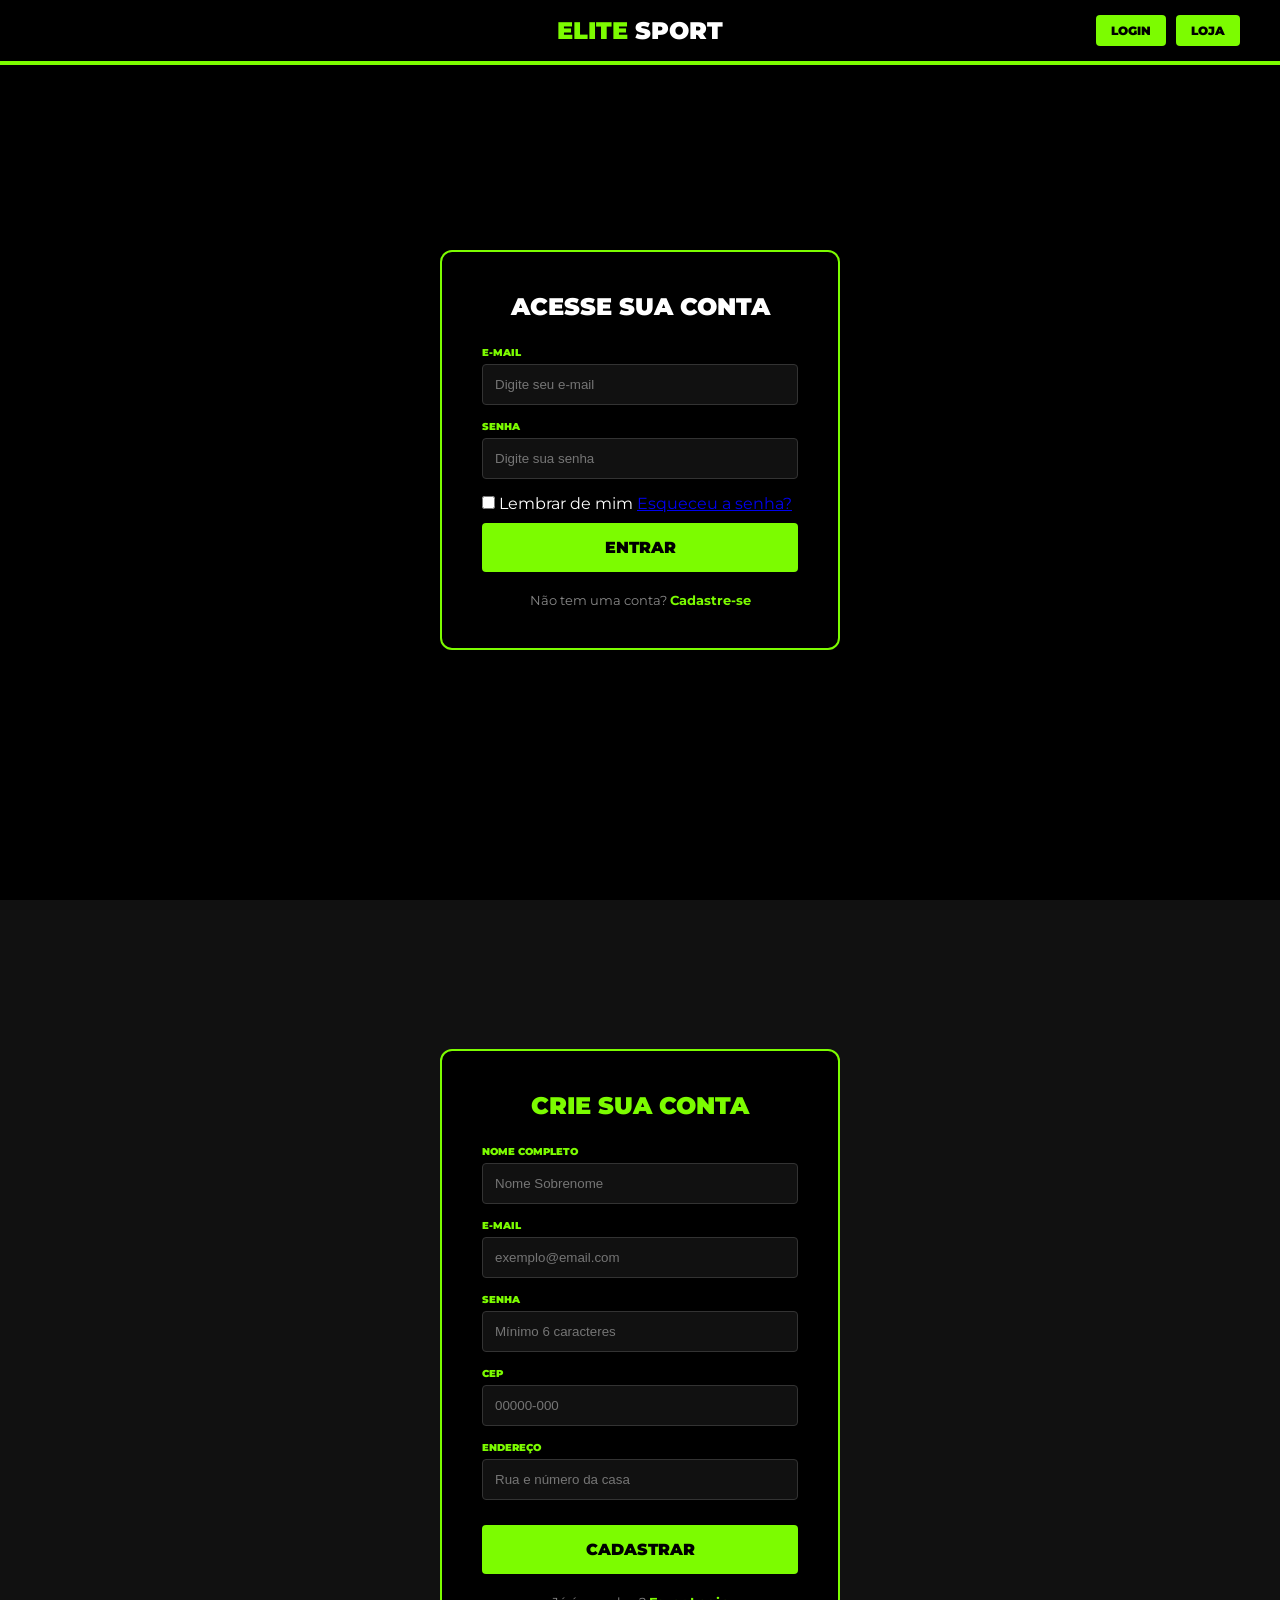
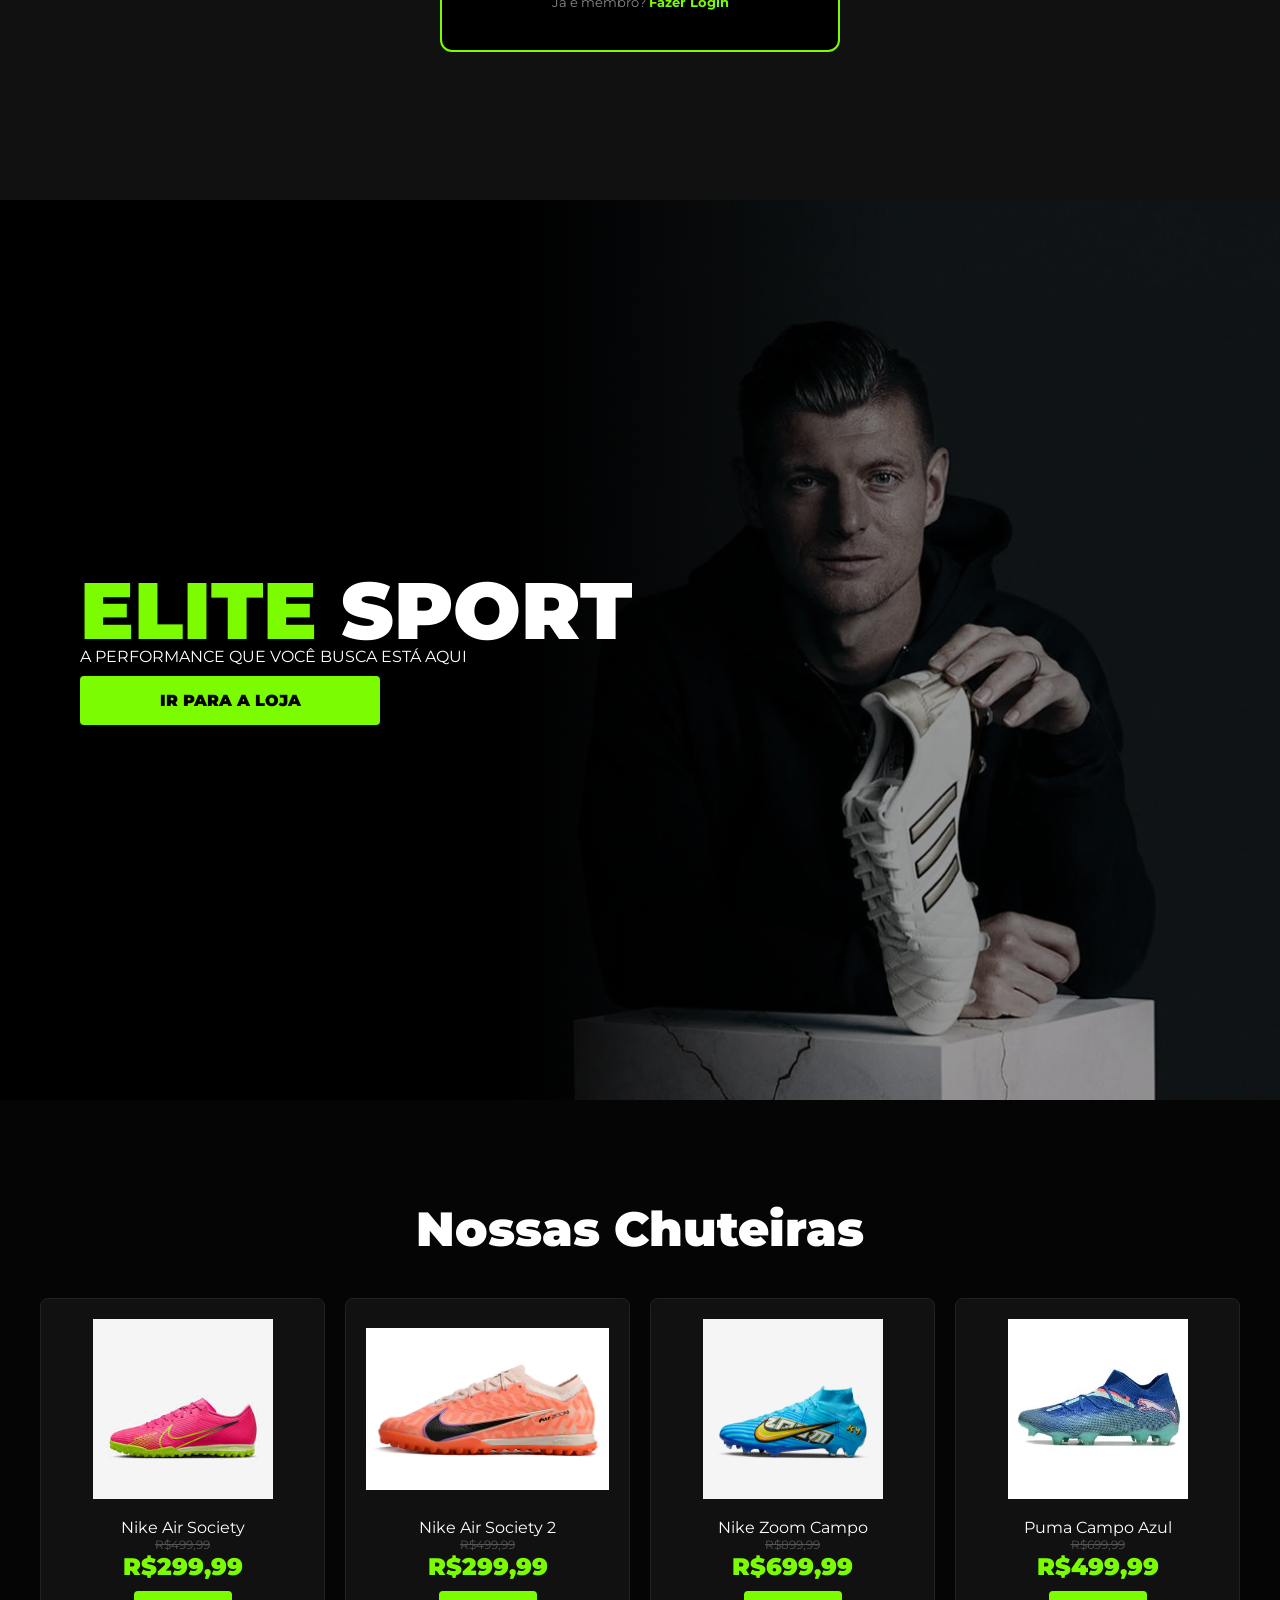
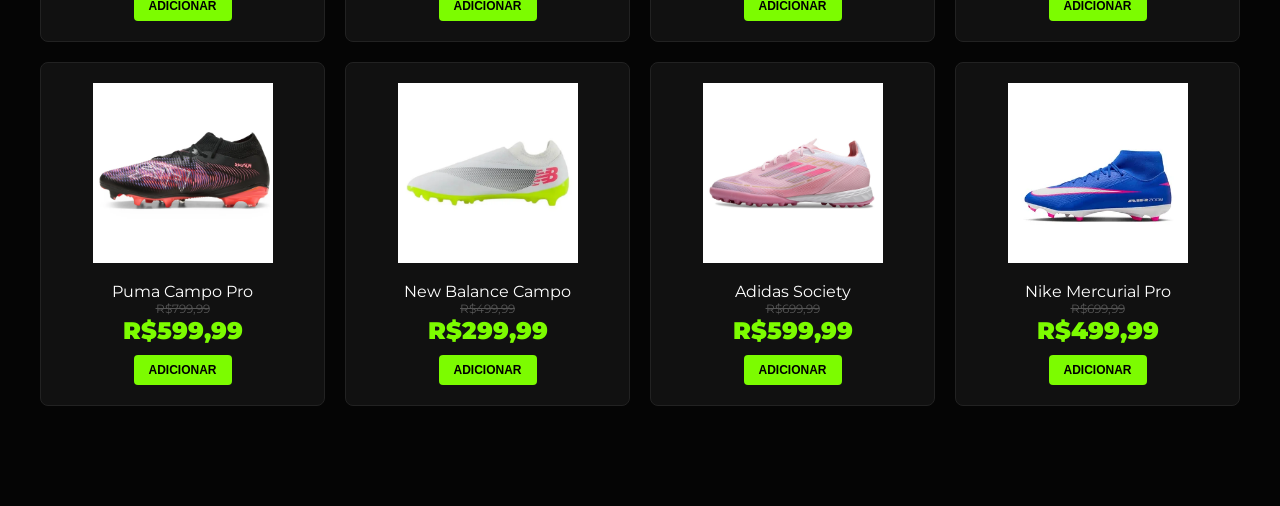
==== Site sport/index.html @ 9ae90147 "Site adicionado" ====
<!DOCTYPE html>
<html lang="pt-br">
<head>
    <meta charset="UTF-8">
    <meta name="viewport" content="width=device-width, initial-scale=1.0">
    <title>Elite Sport - Oficial</title>
    <link href="https://fonts.googleapis.com/css2?family=Montserrat:wght@400;500;700;900&display=swap" rel="stylesheet">
    <link rel="stylesheet" href="style.css">
</head>
<body>

    <header class="header-bar">
        <div></div>
        <a href="#hero-section" class="logo"><span>ELITE</span> SPORT</a>
        <div class="header-right">
            <a href="#login-section" class="btn-neon btn-small">LOGIN</a>
            <a href="#catalogo-section" class="btn-neon btn-small">LOJA</a>
        </div>
    </header>

    <section id="login-section" class="full-section">
        <div class="form-box">
            <h2>Acesse sua conta</h2>
            <div class="input-group">
                <label>E-mail</label>
                <input type="email" placeholder="Digite seu e-mail">
            </div>
            <div class="input-group">
                <label>Senha</label>
                <input type="password" placeholder="Digite sua senha">
            </div>
            <div class="login-options">
                <label class="check-label"><input type="checkbox"> Lembrar de mim</label>
                <a href="#" class="link-neon">Esqueceu a senha?</a>
            </div>
            <a href="#hero-section" class="btn-neon btn-large">ENTRAR</a>
            <div class="switch-link">
                <p>Não tem uma conta? <a href="#cadastro-section">Cadastre-se</a></p>
            </div>
        </div>
    </section>

    <section id="cadastro-section" class="full-section" style="background-color: #111;">
        <div class="form-box">
            <h2 style="color: #7CFC00;">Crie sua conta</h2>
            <div class="input-group">
                <label>Nome Completo</label>
                <input type="text" placeholder="Nome Sobrenome">
            </div>
            <div class="input-group">
                <label>E-mail</label>
                <input type="email" placeholder="exemplo@email.com">
            </div>
            <div class="input-group">
                <label>Senha</label>
                <input type="password" placeholder="Mínimo 6 caracteres">
            </div>
            <div class="input-group">
                <label>CEP</label>
                <input type="text" placeholder="00000-000" maxlength="9" inputmode="numeric">
            </div>
            <div class="input-group">
                <label>Endereço</label>
                <input type="text" placeholder="Rua e número da casa">
            </div>
            
            <div class="form-footer">
                <a href="#hero-section" class="btn-neon btn-large">CADASTRAR</a>
                <div class="switch-link">
                    <p>Já é membro? <a href="#login-section">Fazer Login</a></p>
                </div>
            </div>
        </div>
    </section>

    <section id="hero-section" class="hero-fullscreen">
        <div class="hero-text-box">
            <h1><span>ELITE</span> SPORT</h1>
            <p>A PERFORMANCE QUE VOCÊ BUSCA ESTÁ AQUI</p>
            <a href="#catalogo-section" class="btn-neon btn-large" style="max-width: 300px;">IR PARA A LOJA</a>
        </div>
        <div class="hero-image-box">
            <div class="gradient-overlay"></div>
            <img src="imagens/adidas-Tony-Kroos-Real-Madrid.jpg" alt="Destaque Atleta">
        </div>
    </section>

    <section id="catalogo-section">
        <h2 class="titulo-catalogo">Nossas Chuteiras</h2>

        <main class="container-grid">
            <div class="card">
                <img src="imagens/chuteiras nike air society.jpg" alt="Nike Air Society Rosa">
                <p class="titulo">Nike Air Society</p>
                <p class="preco-antigo">R$499,99</p>
                <p class="preco">R$299,99</p>
                <button class="btn-neon btn-small">Adicionar</button>
            </div>

            <div class="card">
                <img src="imagens/chuteira nike air society 2.webp" alt="Nike Air Society 2">
                <p class="titulo">Nike Air Society 2</p>
                <p class="preco-antigo">R$499,99</p>
                <p class="preco">R$299,99</p>
                <button class="btn-neon btn-small">Adicionar</button>
            </div>

            <div class="card">
                <img src="imagens/chuteiras nike zomm campo.avif" alt="Nike Zoom Campo">
                <p class="titulo">Nike Zoom Campo</p>
                <p class="preco-antigo">R$899,99</p>
                <p class="preco">R$699,99</p>
                <button class="btn-neon btn-small">Adicionar</button>
            </div>

            <div class="card">
                <img src="imagens/chuteiras puma campo.jpg" alt="Puma Campo Azul">
                <p class="titulo">Puma Campo Azul</p>
                <p class="preco-antigo">R$699,99</p>
                <p class="preco">R$499,99</p>
                <button class="btn-neon btn-small">Adicionar</button>
            </div>

            <div class="card">
                <img src="imagens/chuteiras puma campo.webp" alt="Puma Campo Pro">
                <p class="titulo">Puma Campo Pro</p>
                <p class="preco-antigo">R$799,99</p>
                <p class="preco">R$599,99</p>
                <button class="btn-neon btn-small">Adicionar</button>
            </div>

            <div class="card">
                <img src="imagens/chuteiras new balance campo.webp" alt="New Balance">
                <p class="titulo">New Balance Campo</p>
                <p class="preco-antigo">R$499,99</p>
                <p class="preco">R$299,99</p>
                <button class="btn-neon btn-small">Adicionar</button>
            </div>

            <div class="card">
                <img src="imagens/chuteiras adidas society.jpg" alt="Adidas Society">
                <p class="titulo">Adidas Society</p>
                <p class="preco-antigo">R$699,99</p>
                <p class="preco">R$599,99</p>
                <button class="btn-neon btn-small">Adicionar</button>
            </div>

            <div class="card">
                <img src="imagens/chuteiras nike mercurial campo.webp" alt="Nike Mercurial">
                <p class="titulo">Nike Mercurial Pro</p>
                <p class="preco-antigo">R$699,99</p>
                <p class="preco">R$499,99</p>
                <button class="btn-neon btn-small">Adicionar</button>
            </div>
        </main>
    </section>

</body>
</html>
---- Site sport/style.css ----
/* RESET E BÁSICO */
* { margin: 0; padding: 0; box-sizing: border-box; }
html { scroll-behavior: smooth; }
body { background-color: #000; color: white; font-family: 'Montserrat', sans-serif; overflow-x: hidden; }

/* HEADER FIXO */
.header-bar {
    display: grid; grid-template-columns: 1fr auto 1fr; align-items: center;
    background-color: rgba(0,0,0,0.9); padding: 15px 40px; 
    border-bottom: 4px solid #7CFC00; position: fixed; top: 0; width: 100%; z-index: 1000;
}
.logo { text-align: center; font-size: 24px; font-weight: 900; text-decoration: none; color: white; }
.logo span { color: #7CFC00; }
.header-right { justify-self: end; display: flex; gap: 10px; }

/* BOTÕES NEON */
.btn-neon {
    background: #7CFC00; color: #000; font-weight: 900; border: none; border-radius: 4px; 
    cursor: pointer; transition: 0.3s; text-align: center; text-decoration: none; 
    text-transform: uppercase; display: inline-block;
}
.btn-neon:hover { background: #65cc00; box-shadow: 0 0 15px #7CFC00; transform: scale(1.05); }
.btn-small { padding: 8px 15px; font-size: 12px; }
.btn-large { padding: 15px; font-size: 1rem; width: 100%; margin-top: 10px; }

/* SEÇÕES FULL SCREEN */
.full-section {
    min-height: 100vh; display: flex; justify-content: center; align-items: center; 
    padding: 100px 20px; background-attachment: fixed;
}

/* CAIXAS DE FORMULÁRIO */
.form-box {
    background-color: #000; border: 2px solid #7CFC00; border-radius: 12px;
    padding: 40px; width: 100%; max-width: 400px;
}
.form-box h2 { text-align: center; margin-bottom: 25px; text-transform: uppercase; font-weight: 900; }

.input-group { display: flex; flex-direction: column; margin-bottom: 15px; }
.input-group label { color: #7CFC00; font-size: 10px; font-weight: 900; margin-bottom: 5px; text-transform: uppercase; }
.input-group input { background: #111; border: 1px solid #333; color: white; padding: 12px; border-radius: 4px; outline: none; }
.input-group input:focus { border-color: #7CFC00; box-shadow: 0 0 5px #7CFC00; }

.switch-link { text-align: center; margin-top: 20px; font-size: 13px; color: #888; }
.switch-link a { color: #7CFC00; text-decoration: none; font-weight: 700; }

/* HERO SECTION */
.hero-fullscreen { height: 100vh; display: flex; align-items: center; padding: 0 80px; position: relative; }
.hero-text-box { z-index: 10; max-width: 600px; }
.hero-text-box h1 { font-size: 5rem; font-weight: 900; line-height: 0.9; }
.hero-text-box h1 span { color: #7CFC00; }
.hero-image-box { position: absolute; right: 0; top: 0; width: 60%; height: 100%; }
.hero-image-box img { width: 100%; height: 100%; object-fit: cover; filter: grayscale(50%) brightness(0.6); }
.gradient-overlay { position: absolute; left: 0; width: 50%; height: 100%; background: linear-gradient(to right, #000, transparent); z-index: 1; }

/* CATÁLOGO GRID */
#catalogo-section { padding: 100px 40px; background: #050505; }
.titulo-catalogo { text-align: center; font-size: 3rem; font-weight: 900; margin-bottom: 40px; }
.container-grid { 
    display: grid; grid-template-columns: repeat(auto-fit, minmax(250px, 1fr)); 
    gap: 20px; max-width: 1200px; margin: 0 auto; 
}
.card { background: #111; border: 1px solid #222; padding: 20px; text-align: center; transition: 0.3s; border-radius: 8px; }
.card:hover { border-color: #7CFC00; transform: translateY(-5px); }
.card img { width: 100%; height: 180px; object-fit: contain; margin-bottom: 15px; }
.preco-antigo { text-decoration: line-through; color: #555; font-size: 12px; }
.preco { color: #7CFC00; font-size: 1.5rem; font-weight: 900; margin-bottom: 10px; }
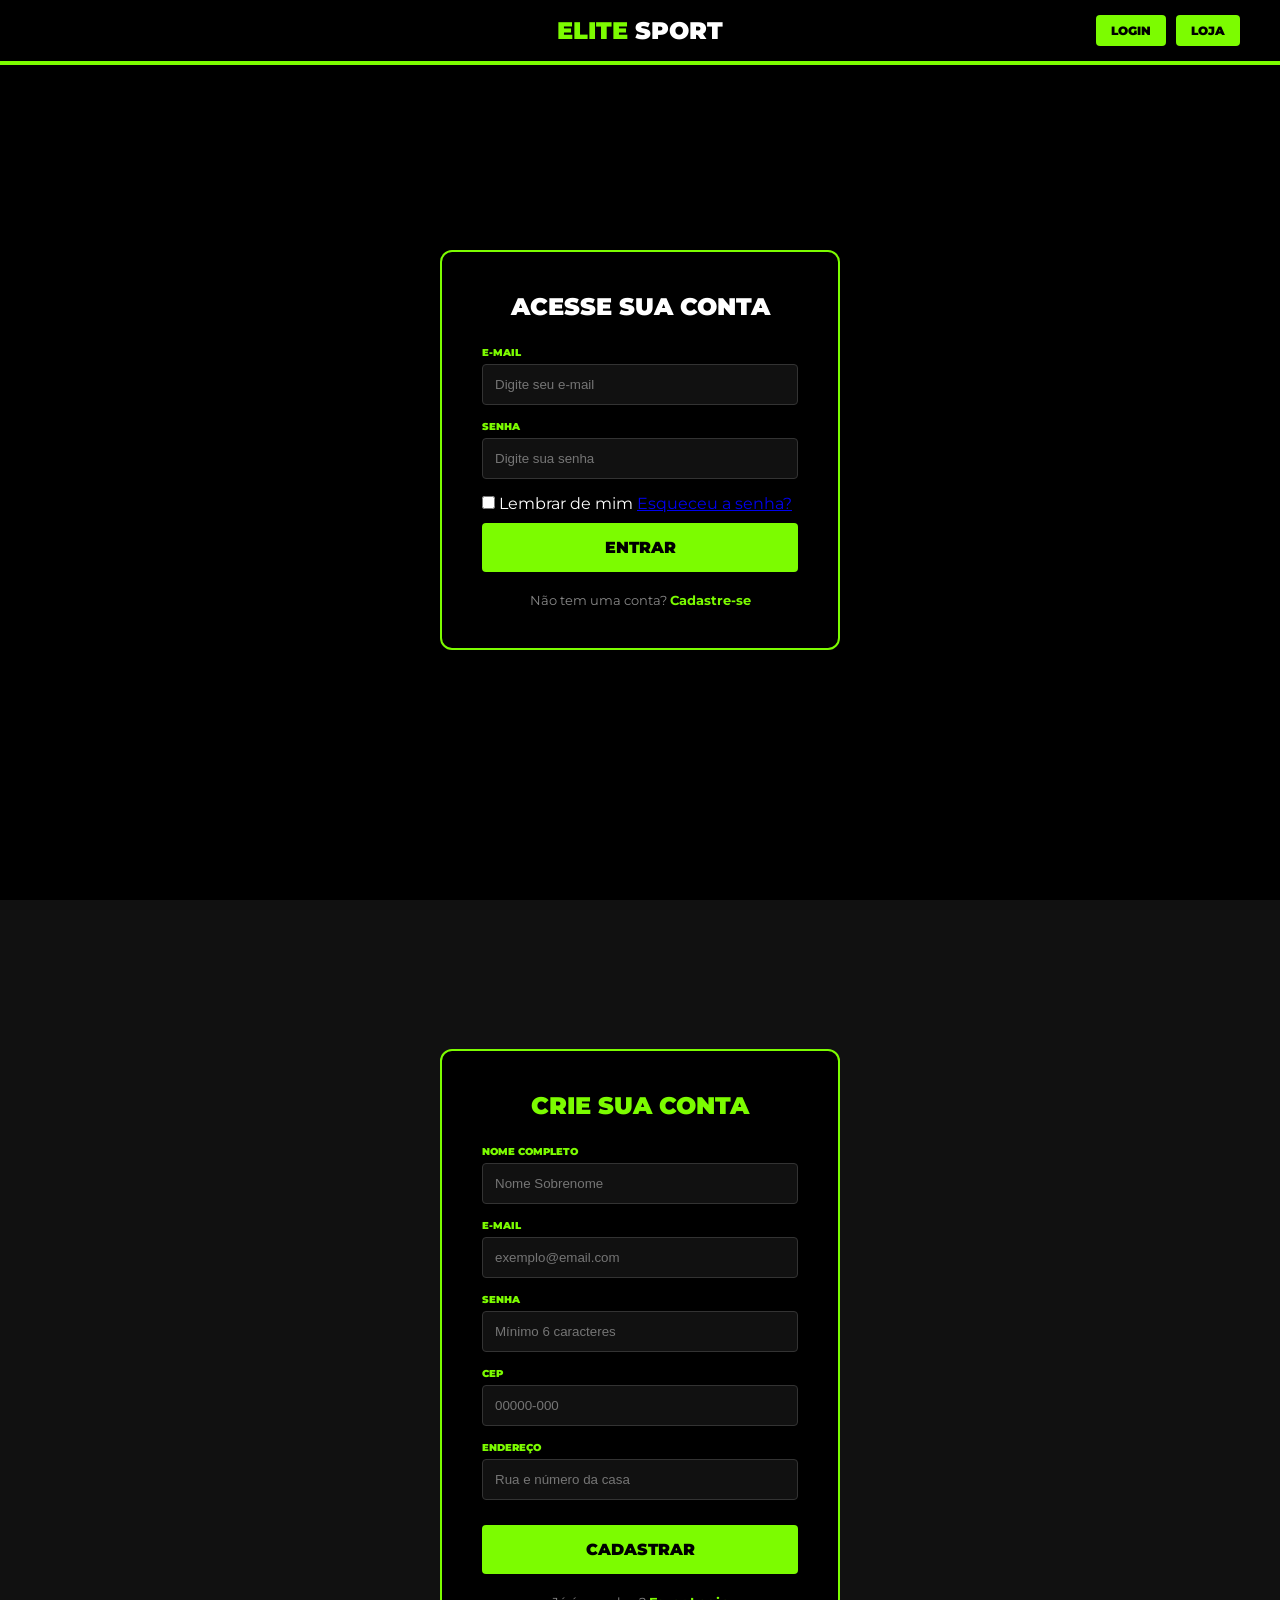
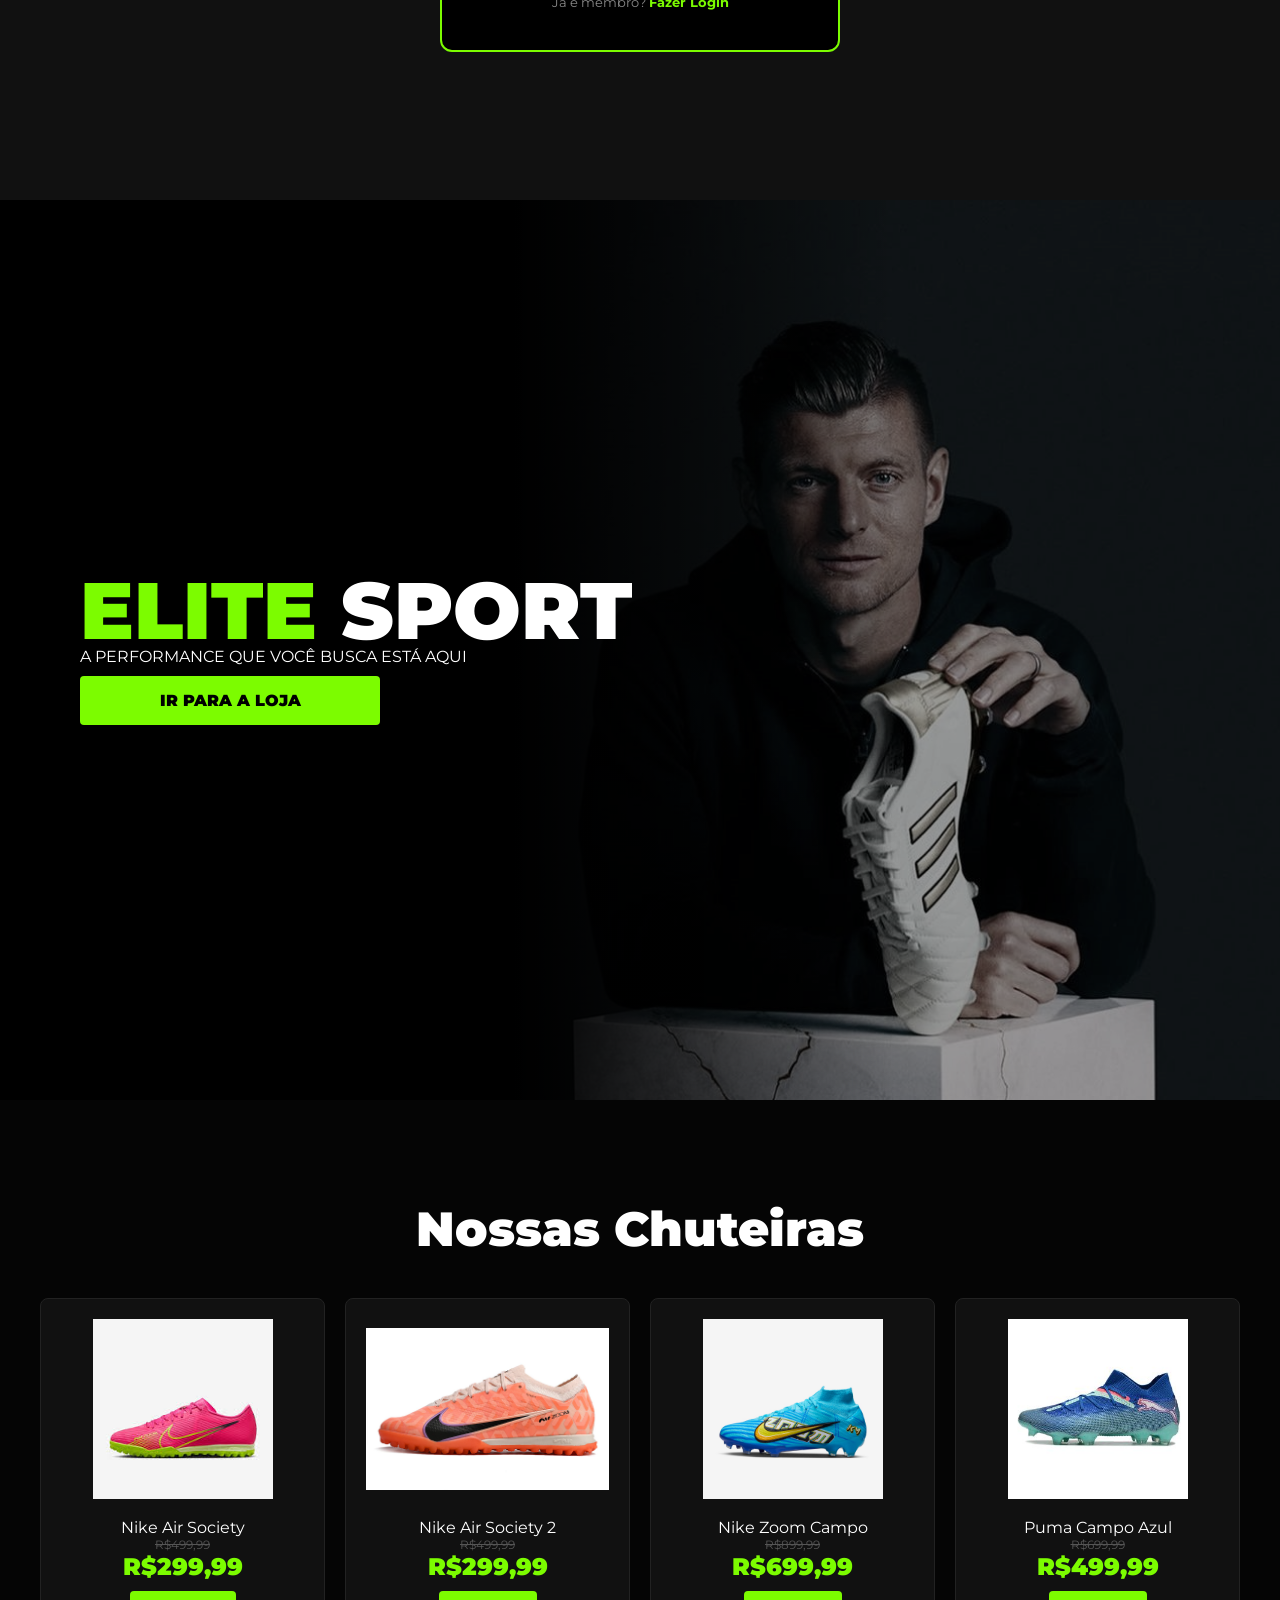
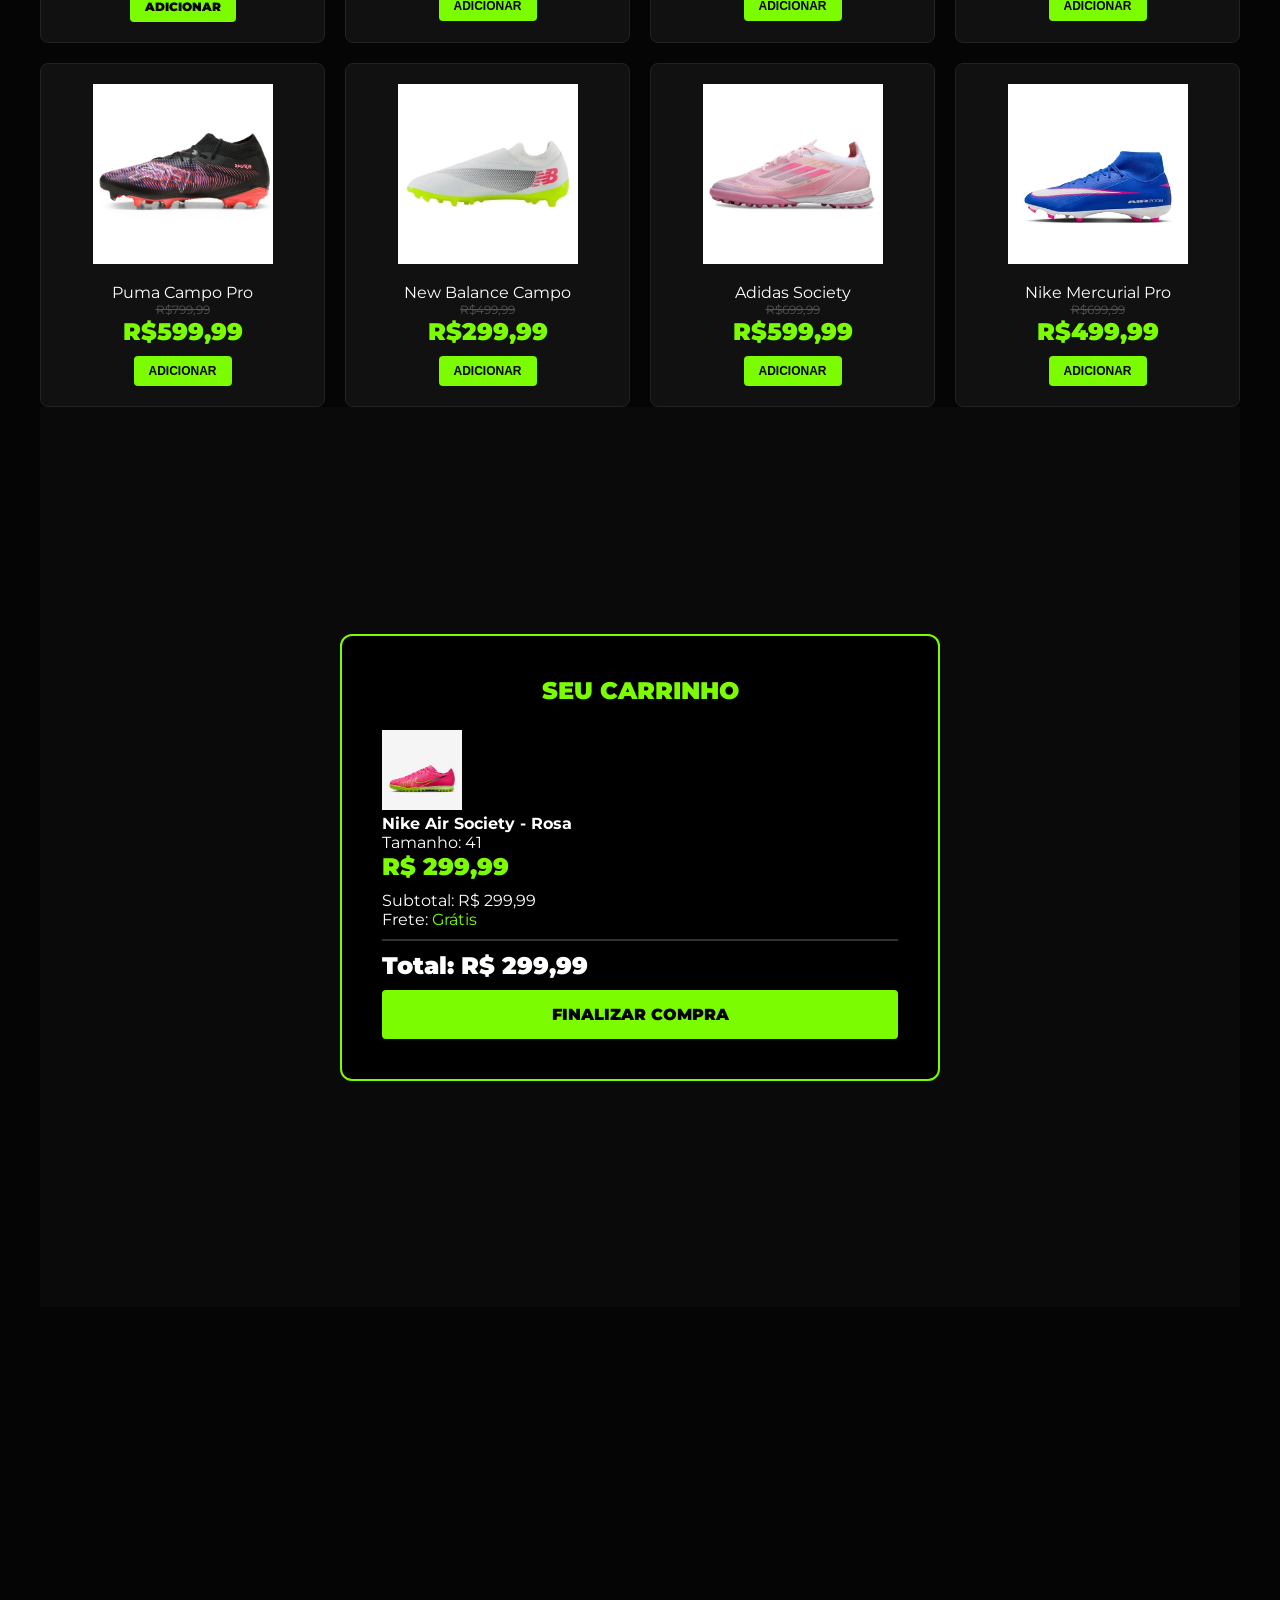
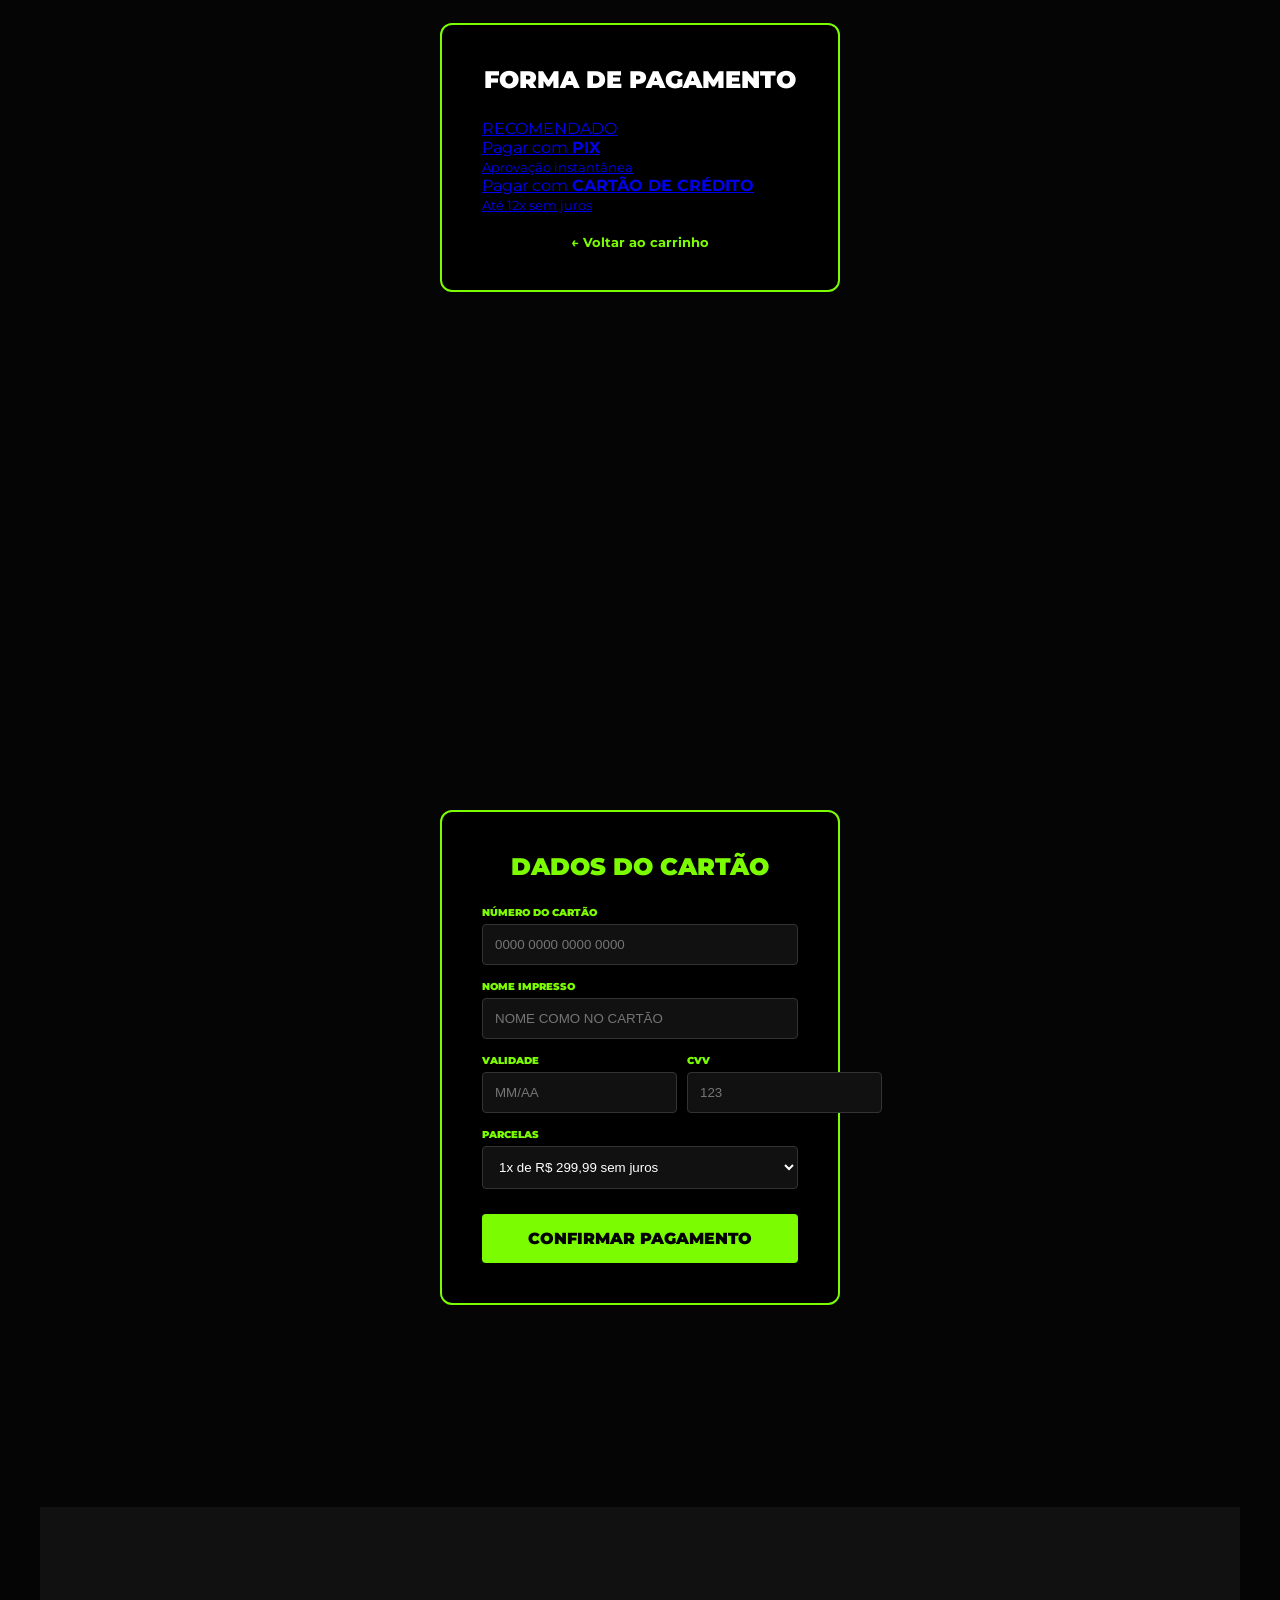
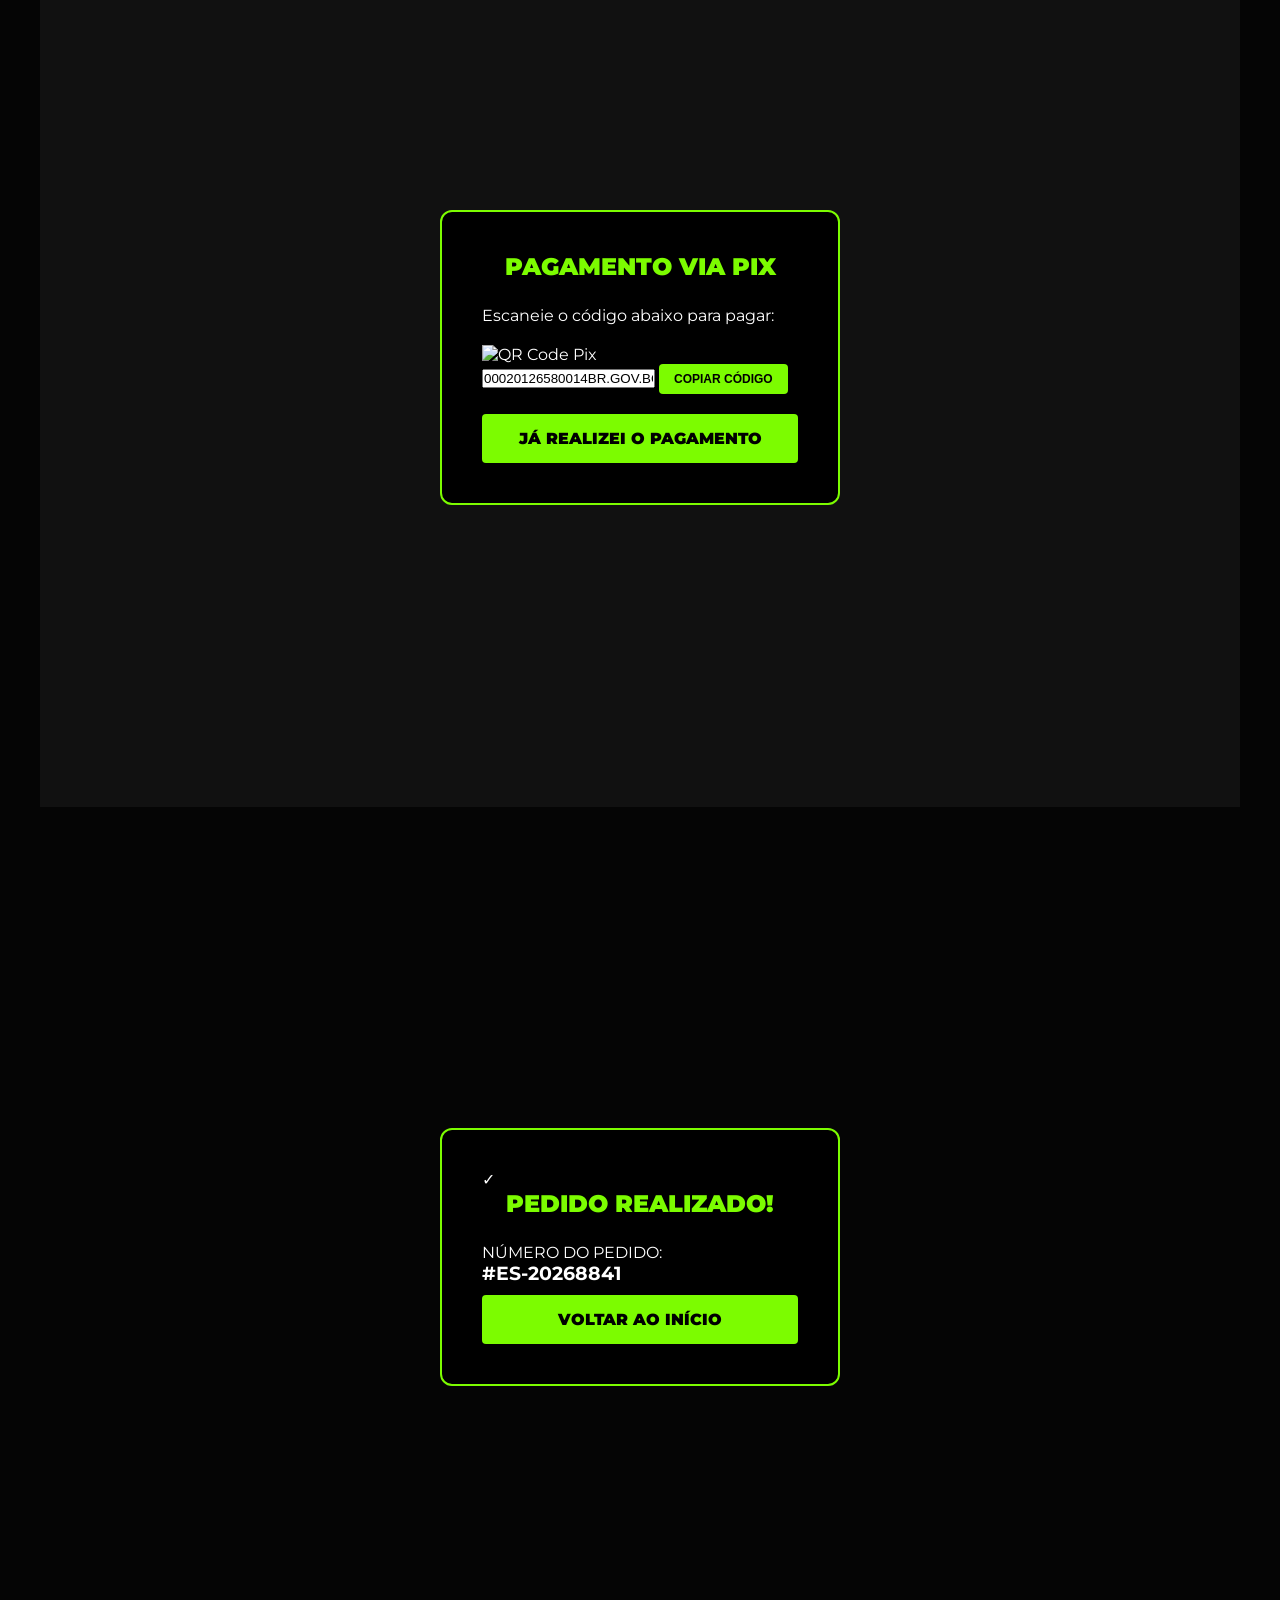
==== commit 5c58ebb0: "Update index.html" ====
--- a/Site sport/index.html
+++ b/Site sport/index.html
@@ -94,7 +94,7 @@
                 <p class="titulo">Nike Air Society</p>
                 <p class="preco-antigo">R$499,99</p>
                 <p class="preco">R$299,99</p>
-                <button class="btn-neon btn-small">Adicionar</button>
+                <a href="#carrinho-section" class="btn-neon btn-small">Adicionar</a>
             </div>
 
             <div class="card">
@@ -153,6 +153,109 @@
                 <button class="btn-neon btn-small">Adicionar</button>
             </div>
         </main>
+        <section id="carrinho-section" class="full-section" style="background-color: #0a0a0a;">
+        <div class="form-box" style="max-width: 600px;">
+            <h2 style="color: #7CFC00;">Seu Carrinho</h2>
+            <div class="item-carrinho">
+                <img src="imagens/chuteiras nike air society.jpg" alt="Produto" width="80">
+                <div class="item-info">
+                    <p><strong>Nike Air Society - Rosa</strong></p>
+                    <p>Tamanho: 41</p>
+                    <p class="preco">R$ 299,99</p>
+                </div>
+            </div>
+            <div class="resumo-carrinho">
+                <p>Subtotal: R$ 299,99</p>
+                <p>Frete: <span style="color: #7CFC00;">Grátis</span></p>
+                <hr style="border: 1px solid #333; margin: 10px 0;">
+                <p style="font-size: 1.5rem; font-weight: 900;">Total: R$ 299,99</p>
+            </div>
+            <a href="#pagamento-section" class="btn-neon btn-large">FINALIZAR COMPRA</a>
+        </div>
+    </section>
+
+    <section id="pagamento-section" class="full-section">
+        <div class="form-box">
+            <h2>Forma de Pagamento</h2>
+            <div class="metodos-pagamento">
+                <a href="#pix-section" class="metodo-card-link">
+                    <div class="metodo-card pix-destaque">
+                        <span class="badge">RECOMENDADO</span>
+                        <p>Pagar com <strong>PIX</strong></p>
+                        <small>Aprovação instantânea</small>
+                    </div>
+                </a>
+                <a href="#cartao-section" class="metodo-card-link">
+                    <div class="metodo-card">
+                        <p>Pagar com <strong>CARTÃO DE CRÉDITO</strong></p>
+                        <small>Até 12x sem juros</small>
+                    </div>
+                </a>
+            </div>
+            <div class="switch-link">
+                <a href="#carrinho-section">← Voltar ao carrinho</a>
+            </div>
+        </div>
+    </section>
+
+    <section id="cartao-section" class="full-section" style="background-color: #050505;">
+        <div class="form-box">
+            <h2 style="color: #7CFC00;">Dados do Cartão</h2>
+            <div class="input-group">
+                <label>Número do Cartão</label>
+                <input type="text" placeholder="0000 0000 0000 0000">
+            </div>
+            <div class="input-group">
+                <label>Nome Impresso</label>
+                <input type="text" placeholder="NOME COMO NO CARTÃO">
+            </div>
+            <div style="display: flex; gap: 10px;">
+                <div class="input-group" style="flex: 2;">
+                    <label>Validade</label>
+                    <input type="text" placeholder="MM/AA">
+                </div>
+                <div class="input-group" style="flex: 1;">
+                    <label>CVV</label>
+                    <input type="text" placeholder="123">
+                </div>
+            </div>
+            <div class="input-group">
+                <label>Parcelas</label>
+                <select style="width: 100%; padding: 12px; background: #111; color: white; border: 1px solid #333; border-radius: 4px;">
+                    <option>1x de R$ 299,99 sem juros</option>
+                    <option>2x de R$ 149,99 sem juros</option>
+                    <option>3x de R$ 99,99 sem juros</option>
+                </select>
+            </div>
+            <a href="#confirmacao-section" class="btn-neon btn-large">CONFIRMAR PAGAMENTO</a>
+        </div>
+    </section>
+
+    <section id="pix-section" class="full-section" style="background-color: #111;">
+        <div class="form-box text-center">
+            <h2 style="color: #7CFC00;">Pagamento via PIX</h2>
+            <p style="margin-bottom: 20px;">Escaneie o código abaixo para pagar:</p>
+            <div class="qr-container">
+                <img src="3377601-linha-icone-para-codigo-qr-vetor.jpg" alt="QR Code Pix" width="200">
+            </div>
+            <div class="pix-codigo-copia">
+                <input type="text" value="00020126580014BR.GOV.BCB.PIX..." readonly>
+                <button class="btn-neon btn-small">Copiar Código</button>
+            </div>
+            <a href="#confirmacao-section" class="btn-neon btn-large" style="margin-top: 20px;">JÁ REALIZEI O PAGAMENTO</a>
+        </div>
+    </section>
+
+    <section id="confirmacao-section" class="full-section">
+        <div class="form-box success-box">
+            <div class="check-icon">✓</div>
+            <h2 style="color: #7CFC00;">Pedido Realizado!</h2>
+            <div class="order-number">
+                <p>NÚMERO DO PEDIDO:</p>
+                <h3>#ES-20268841</h3>
+            </div>
+            <a href="#hero-section" class="btn-neon btn-large">VOLTAR AO INÍCIO</a>
+        </div>
     </section>
 
 </body>
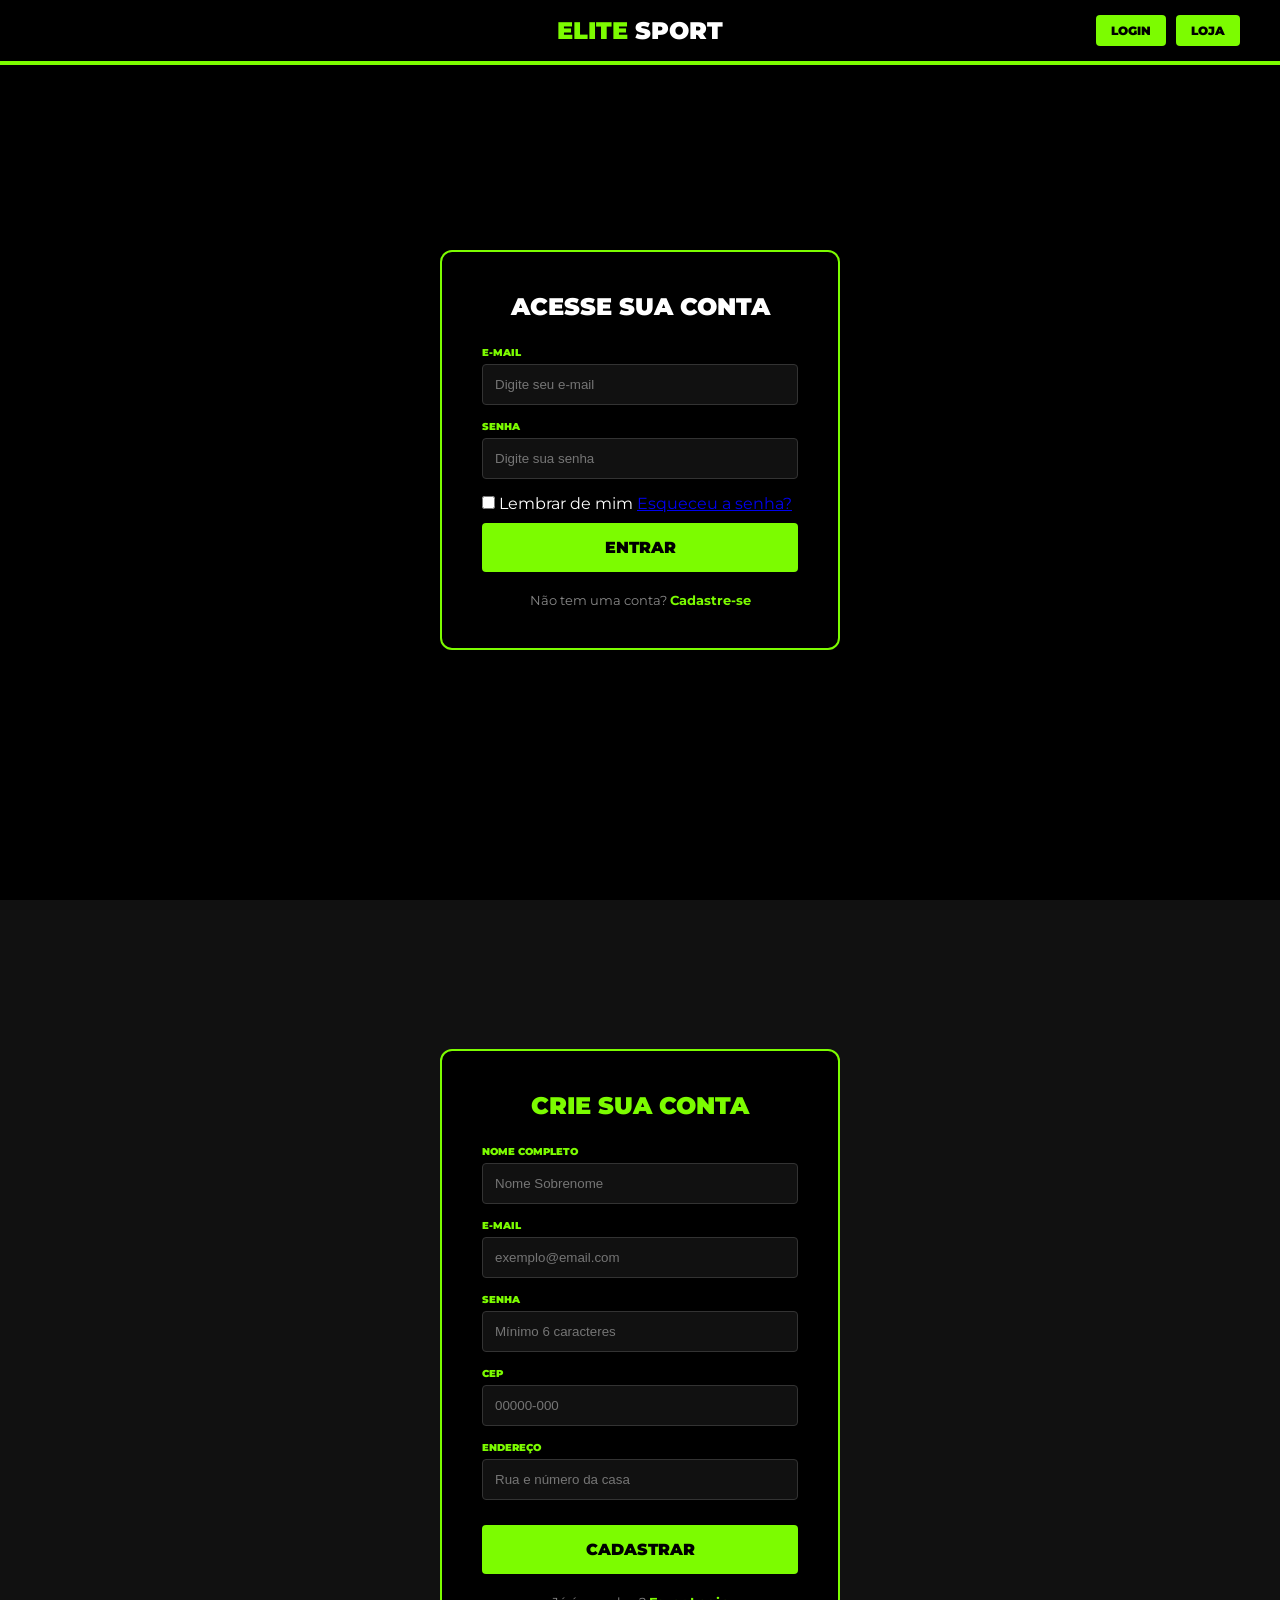
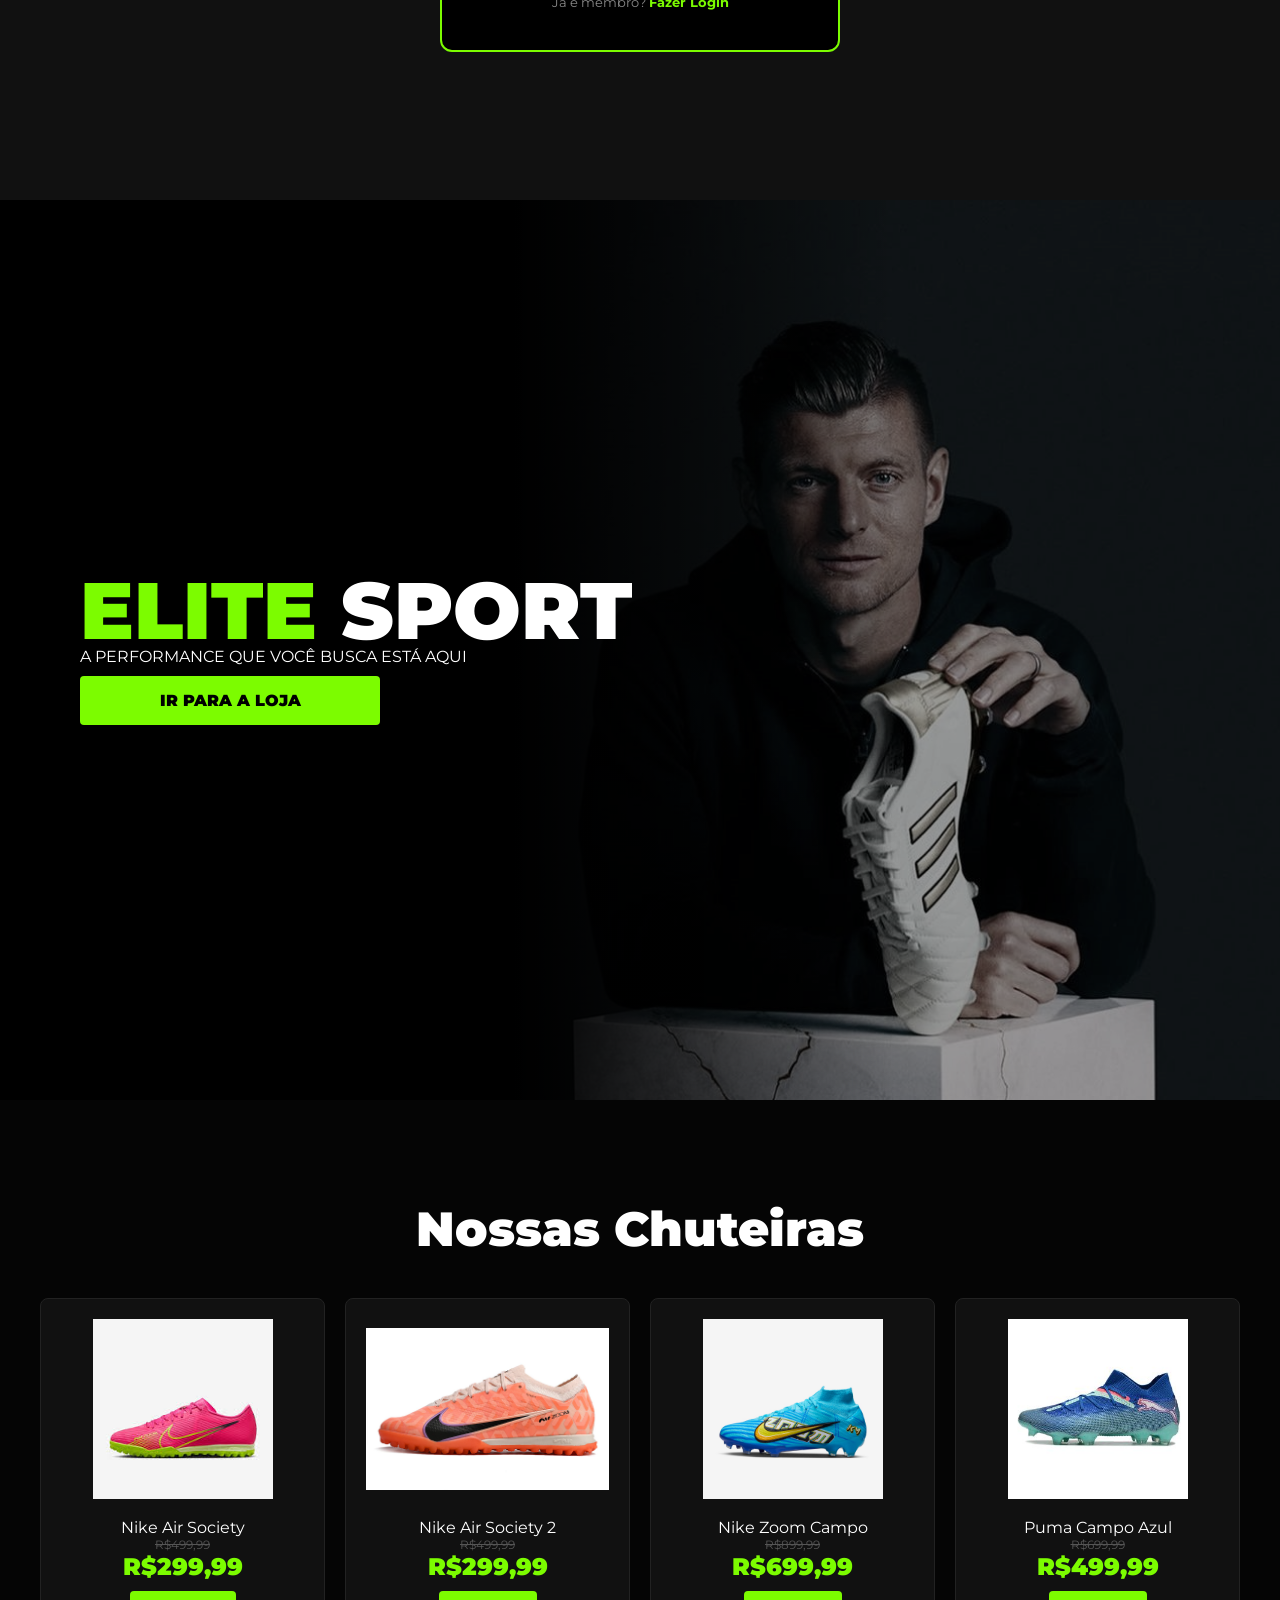
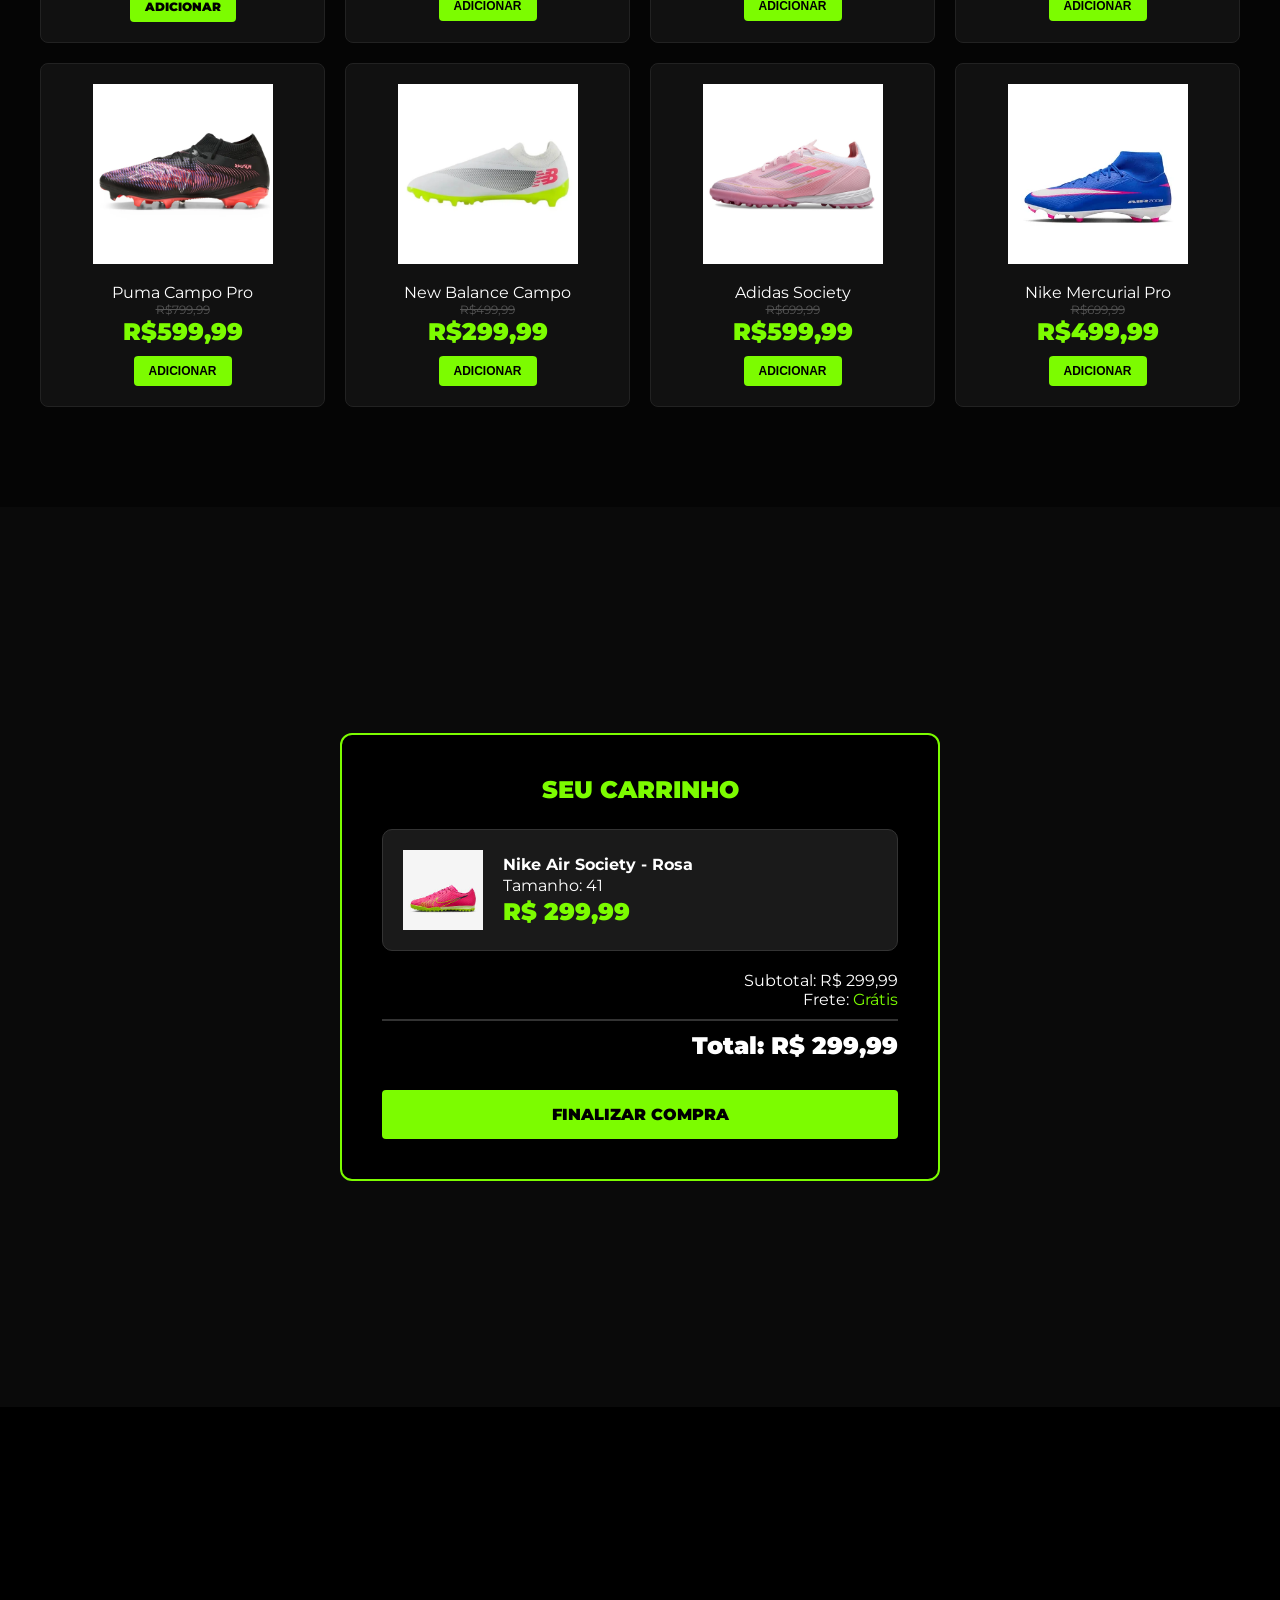
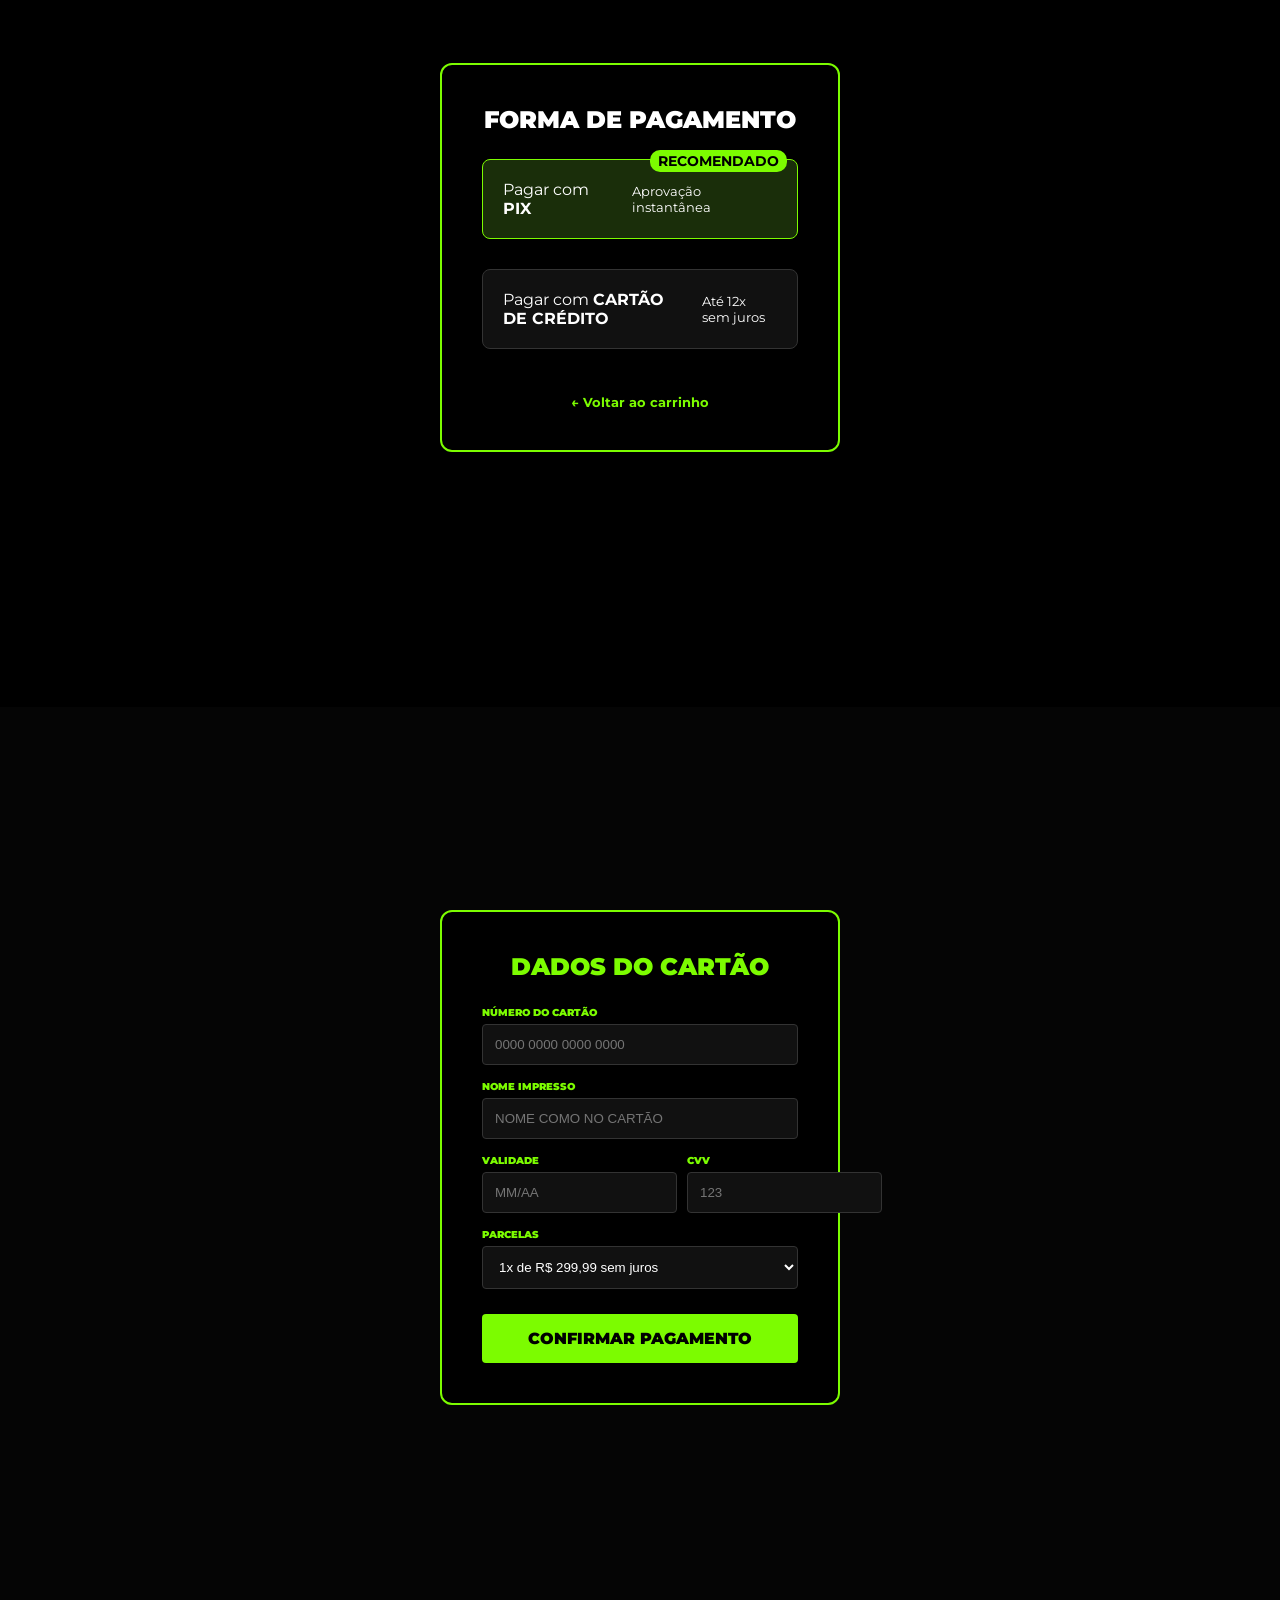
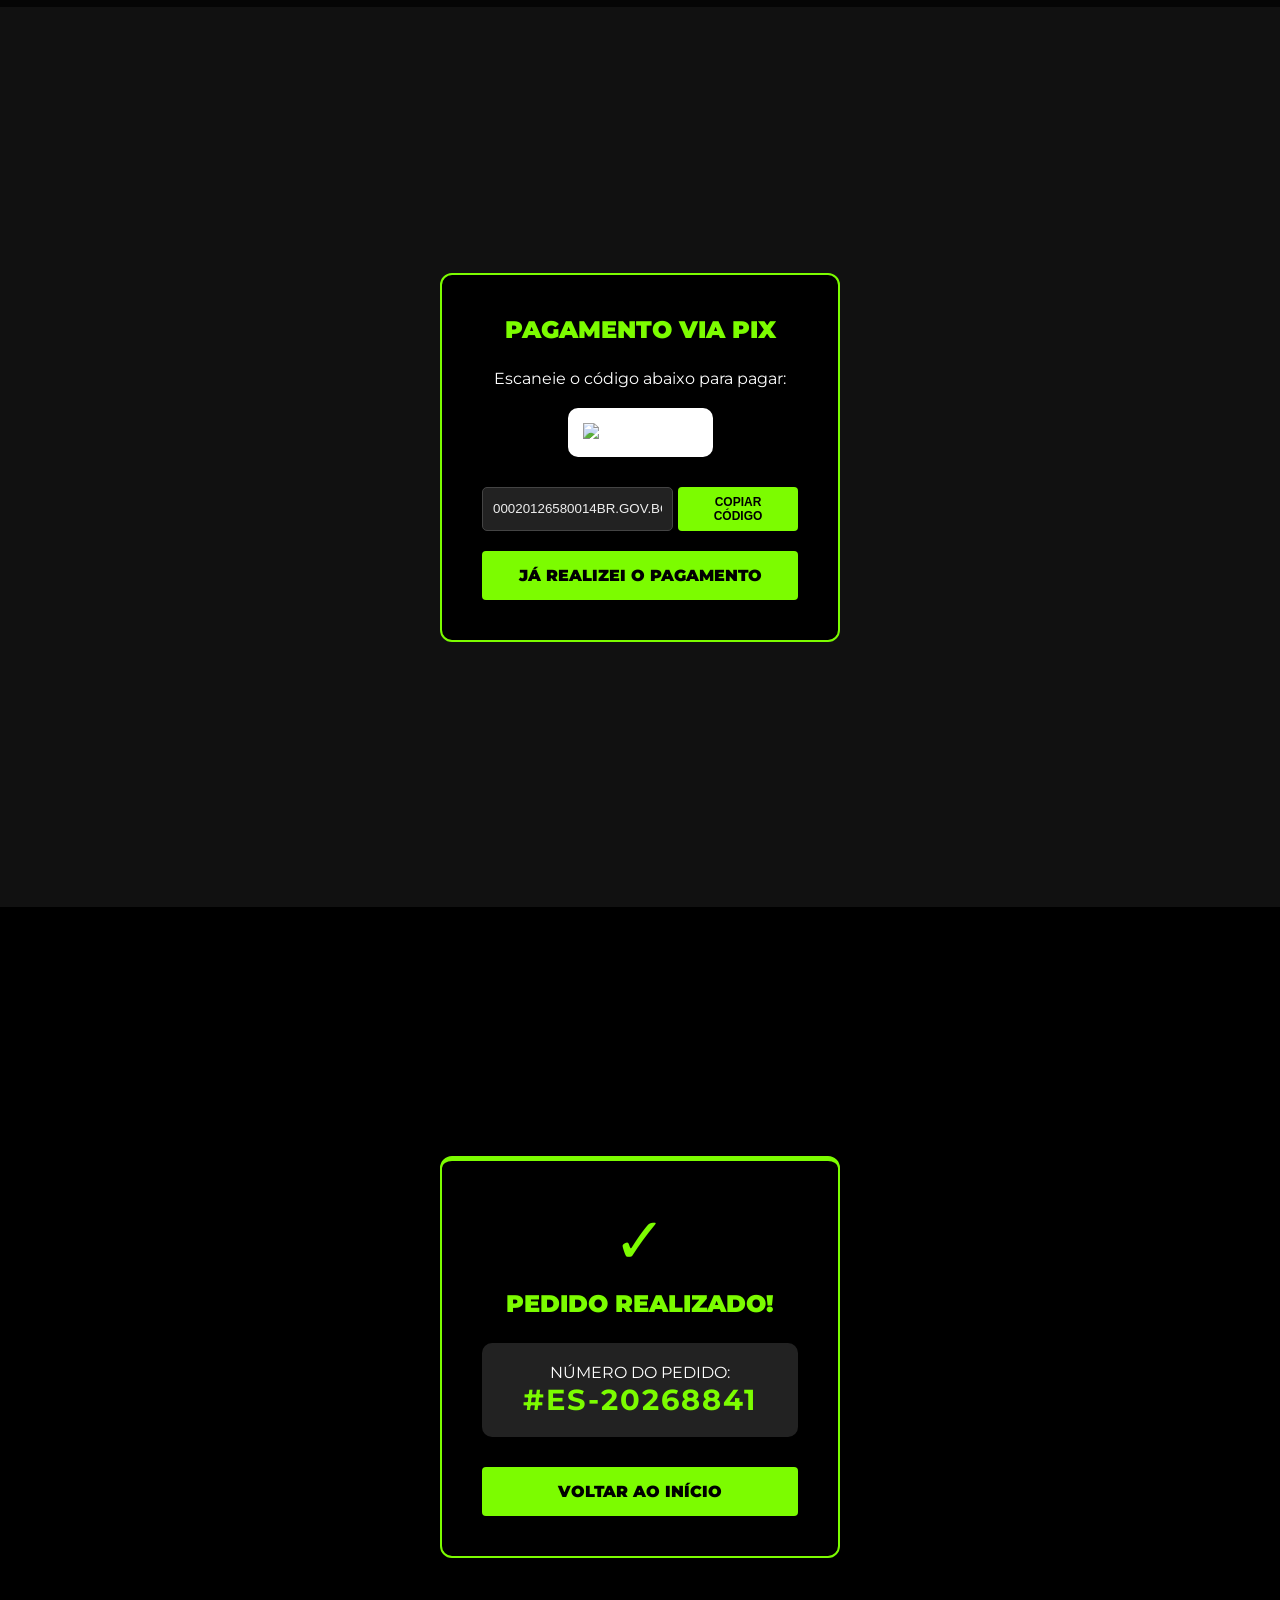
==== commit 224d2621: "att index.html" ====
--- a/Site sport/index.html
+++ b/Site sport/index.html
@@ -153,7 +153,8 @@
                 <button class="btn-neon btn-small">Adicionar</button>
             </div>
         </main>
-        <section id="carrinho-section" class="full-section" style="background-color: #0a0a0a;">
+    </section>
+    <section id="carrinho-section" class="full-section" style="background-color: #0a0a0a;">
         <div class="form-box" style="max-width: 600px;">
             <h2 style="color: #7CFC00;">Seu Carrinho</h2>
             <div class="item-carrinho">
@@ -259,4 +260,7 @@
     </section>
 
 </body>
-</html>+</html>
+
+</body>
+</html>
--- a/Site sport/style.css
+++ b/Site sport/style.css
@@ -64,4 +64,198 @@
 .card:hover { border-color: #7CFC00; transform: translateY(-5px); }
 .card img { width: 100%; height: 180px; object-fit: contain; margin-bottom: 15px; }
 .preco-antigo { text-decoration: line-through; color: #555; font-size: 12px; }
-.preco { color: #7CFC00; font-size: 1.5rem; font-weight: 900; margin-bottom: 10px; }+.preco { color: #7CFC00; font-size: 1.5rem; font-weight: 900; margin-bottom: 10px; }
+/* ESTILOS DO CARRINHO */
+.item-carrinho {
+    display: flex;
+    align-items: center;
+    gap: 20px;
+    background: #111;
+    padding: 15px;
+    border-radius: 8px;
+    margin-bottom: 20px;
+    border-left: 4px solid #7CFC00;
+}
+
+.item-info p {
+    margin: 2px 0;
+}
+
+.resumo-carrinho {
+    text-align: right;
+    margin: 20px 0;
+}
+
+/* ESTILOS DE PAGAMENTO */
+.metodos-pagamento {
+    display: flex;
+    flex-direction: column;
+    gap: 15px;
+    margin-bottom: 30px;
+}
+
+.metodo-card {
+    display: flex;
+    align-items: center;
+    gap: 15px;
+    background: #111;
+    padding: 15px;
+    border: 1px solid #333;
+    border-radius: 8px;
+    cursor: pointer;
+    transition: 0.3s;
+}
+
+.metodo-card:hover {
+    border-color: #7CFC00;
+}
+
+.metodo-card input[type="radio"] {
+    accent-color: #7CFC00;
+    transform: scale(1.5);
+}
+
+.metodo-card span {
+    font-weight: 700;
+    font-size: 0.9rem;
+}
+
+/* AJUSTE DO HEADER PARA NÃO SOBREPOR */
+section {
+    scroll-margin-top: 80px;
+}
+/* Ajustes de Layout */
+.text-center { text-align: center; }
+
+.full-section {
+    min-height: 100vh;
+    display: flex;
+    justify-content: center;
+    align-items: center;
+    padding: 50px 20px;
+}
+
+/* Carrinho */
+.item-carrinho {
+    display: flex;
+    align-items: center;
+    gap: 20px;
+    background: #1a1a1a;
+    padding: 20px;
+    border-radius: 10px;
+    border: 1px solid #333;
+}
+
+/* Pix e Pagamento */
+.metodo-card-link { text-decoration: none; color: white; }
+
+.metodo-card {
+    background: #1a1a1a;
+    padding: 20px;
+    border-radius: 10px;
+    border: 2px solid #333;
+    transition: 0.3s;
+    cursor: pointer;
+    position: relative;
+}
+
+.pix-destaque { border-color: #7CFC00; background: #1a2e0a; }
+
+.badge {
+    position: absolute;
+    top: -10px;
+    right: 10px;
+    background: #7CFC00;
+    color: black;
+    font-size: 0.7rem;
+    font-weight: 900;
+    padding: 2px 8px;
+    border-radius: 5px;
+}
+
+.qr-container {
+    background: white;
+    padding: 15px;
+    display: inline-block;
+    border-radius: 10px;
+    margin-bottom: 20px;
+}
+
+.pix-codigo-copia {
+    display: flex;
+    gap: 5px;
+    margin-top: 10px;
+}
+
+.pix-codigo-copia input {
+    flex: 1;
+    background: #222;
+    border: 1px solid #444;
+    color: #eee;
+    padding: 10px;
+    border-radius: 5px;
+}
+
+/* Confirmação Final */
+.success-box { border-top: 5px solid #7CFC00; text-align: center; }
+
+.check-icon {
+    font-size: 4rem;
+    color: #7CFC00;
+    margin-bottom: 10px;
+}
+
+.order-number {
+    background: #222;
+    padding: 20px;
+    border-radius: 10px;
+    margin: 20px 0;
+}
+
+.order-number h3 {
+    font-size: 1.8rem;
+    color: #7CFC00;
+    letter-spacing: 2px;
+}
+/* Estilo para links que englobam os cards de pagamento */
+.metodo-card-link {
+    text-decoration: none;
+    color: inherit;
+    display: block;
+    margin-bottom: 15px;
+}
+
+.metodo-card {
+    background: #111;
+    border: 1px solid #333;
+    padding: 20px;
+    border-radius: 8px;
+    transition: 0.3s;
+    cursor: pointer;
+}
+
+.metodo-card:hover {
+    border-color: #7CFC00;
+    transform: translateY(-3px);
+}
+
+.pix-destaque {
+    border-color: #7CFC00;
+    background: #1a2e0a; /* Tom de verde bem escuro */
+}
+
+.badge {
+    background: #7CFC00;
+    color: #000;
+    font-size: 10px;
+    padding: 2px 8px;
+    font-weight: 900;
+    border-radius: 10px;
+    display: inline-block;
+    margin-bottom: 10px;
+}
+
+/* Ajustes de espaçamento para as seções */
+.full-section {
+    scroll-margin-top: 80px; /* Evita que o header cubra o título da seção */
+}
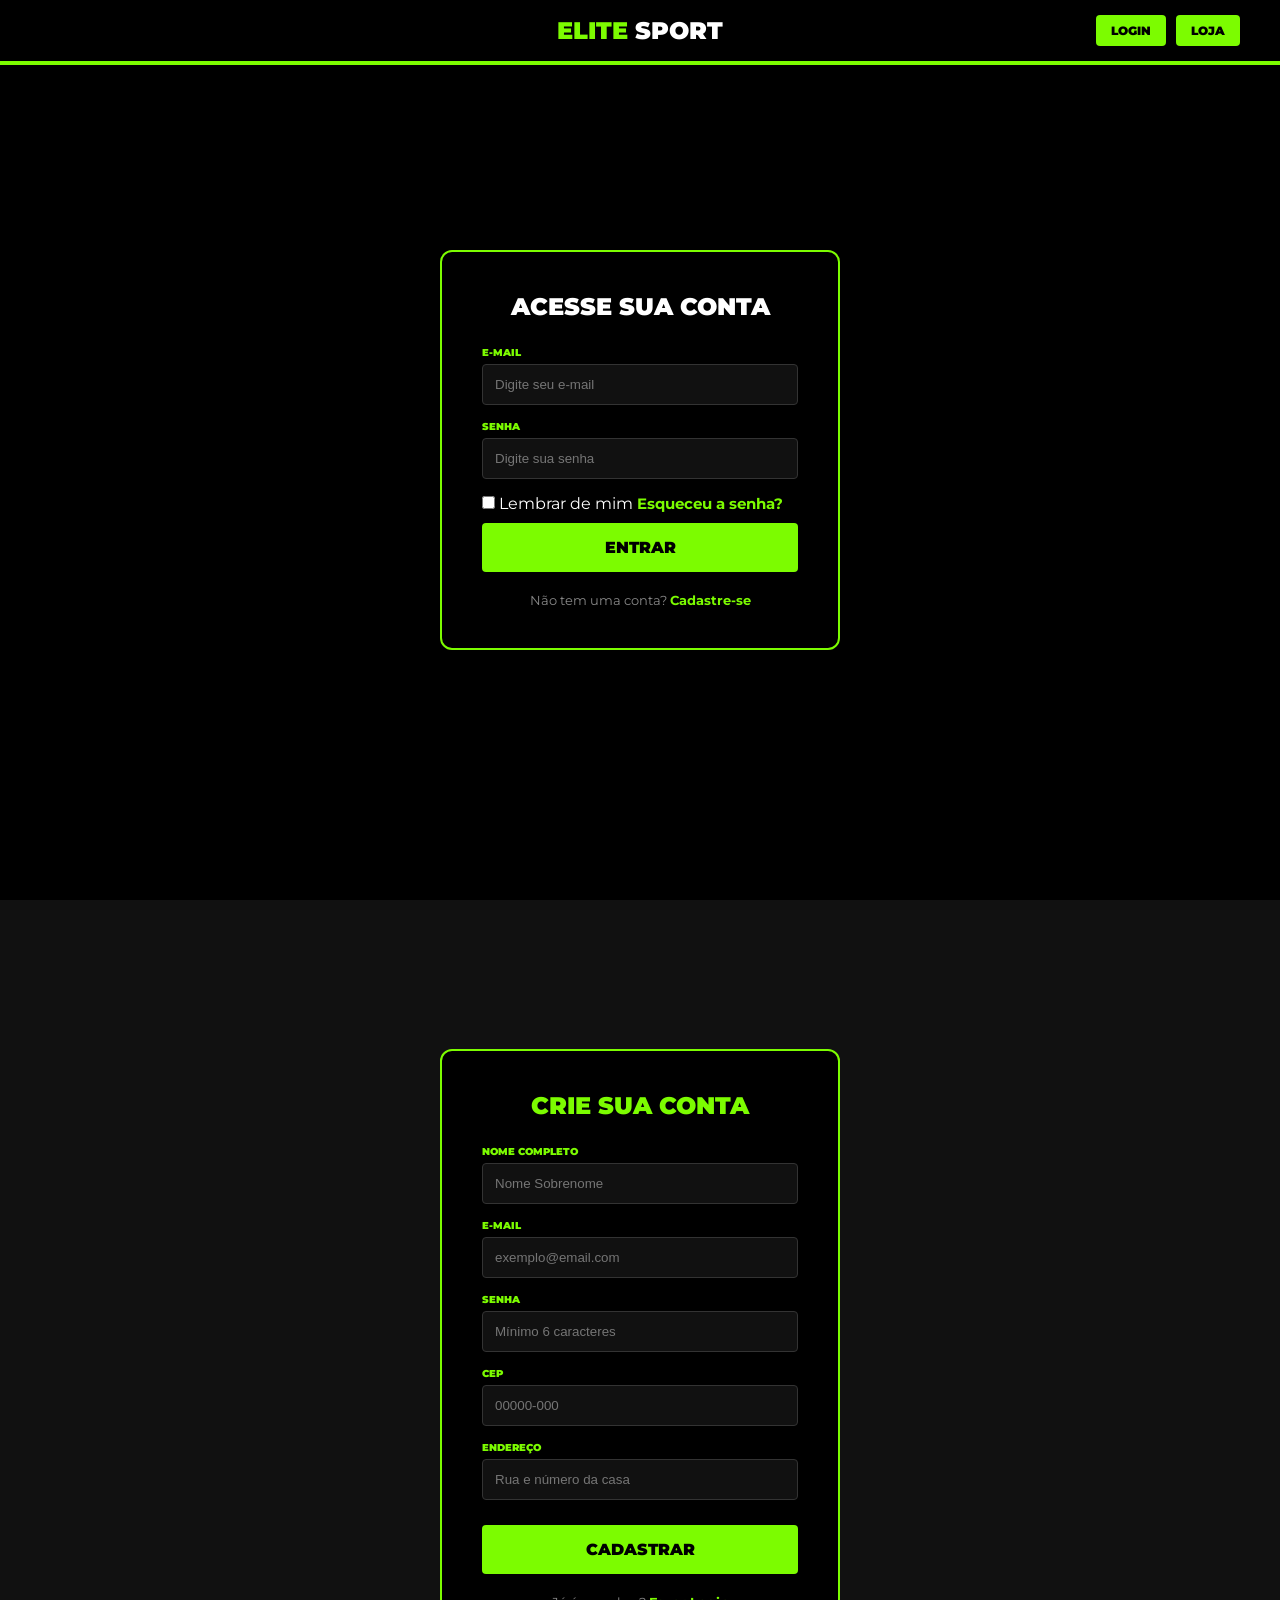
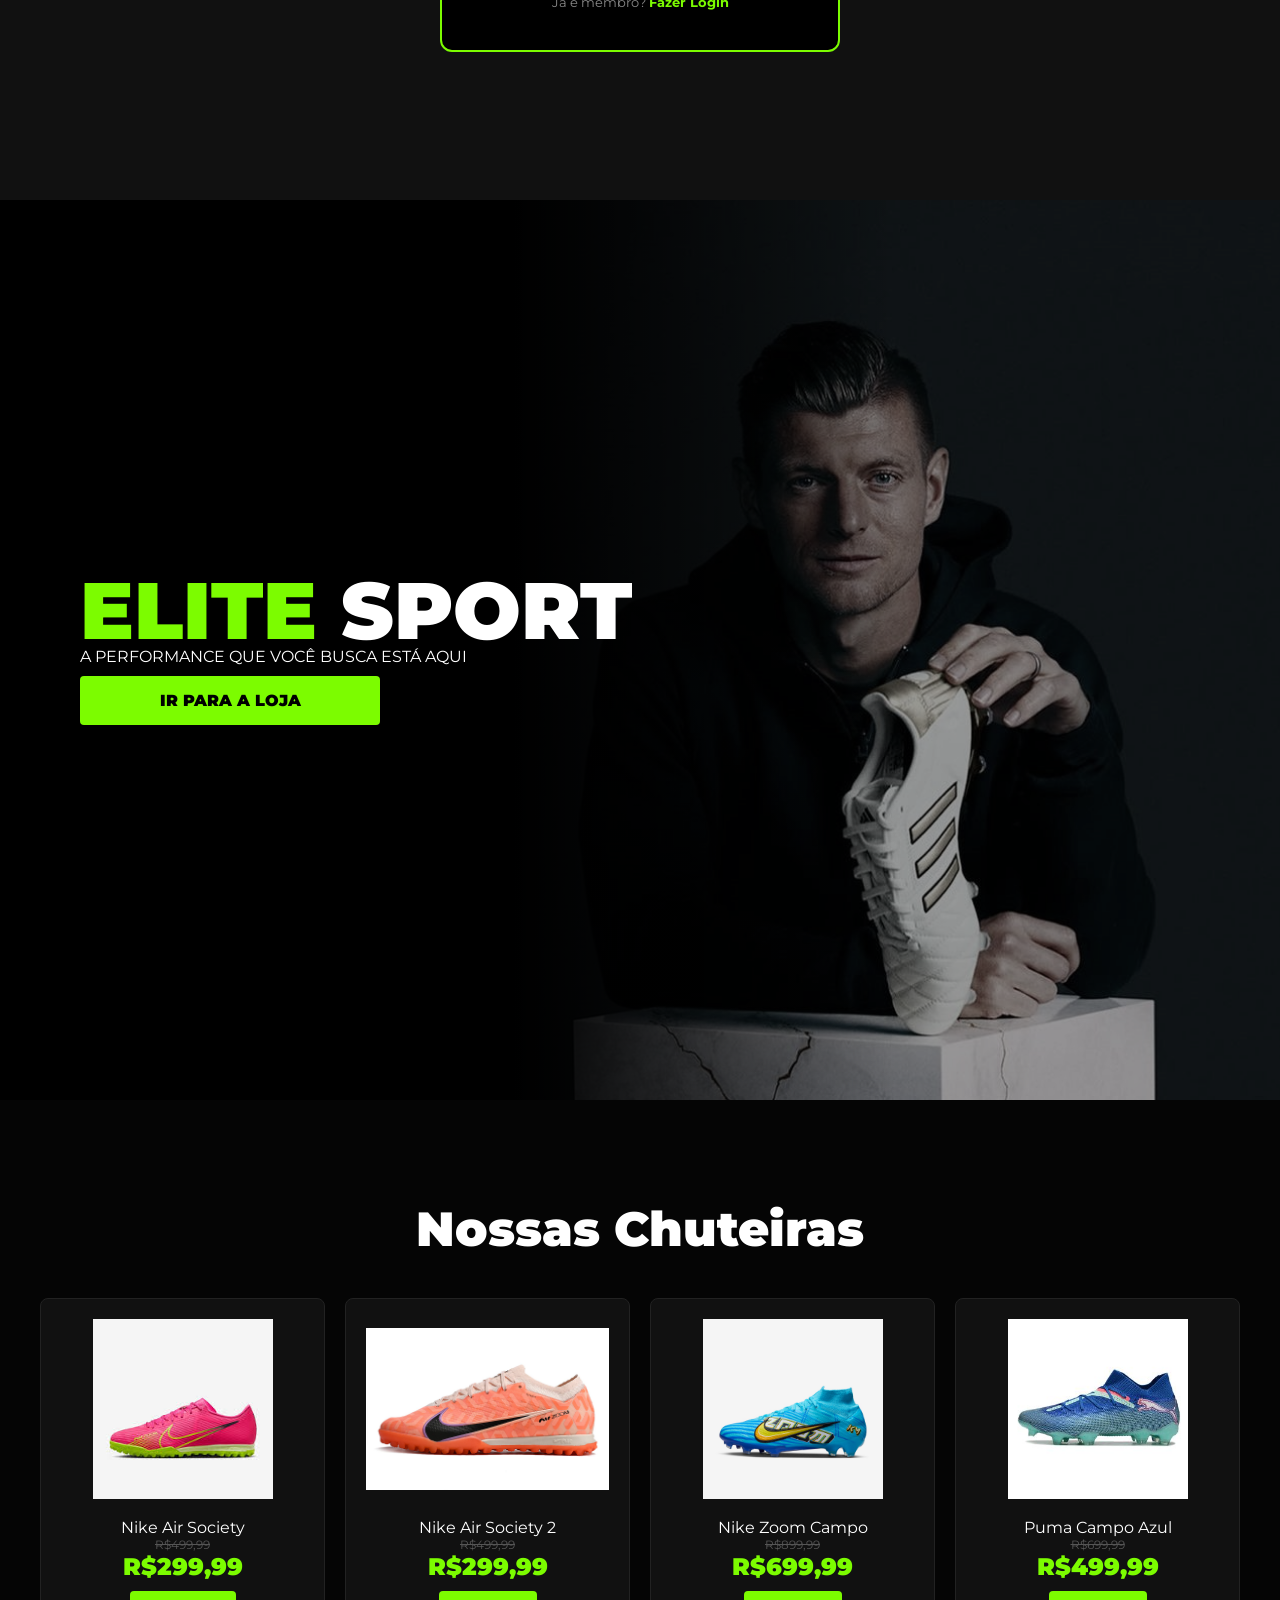
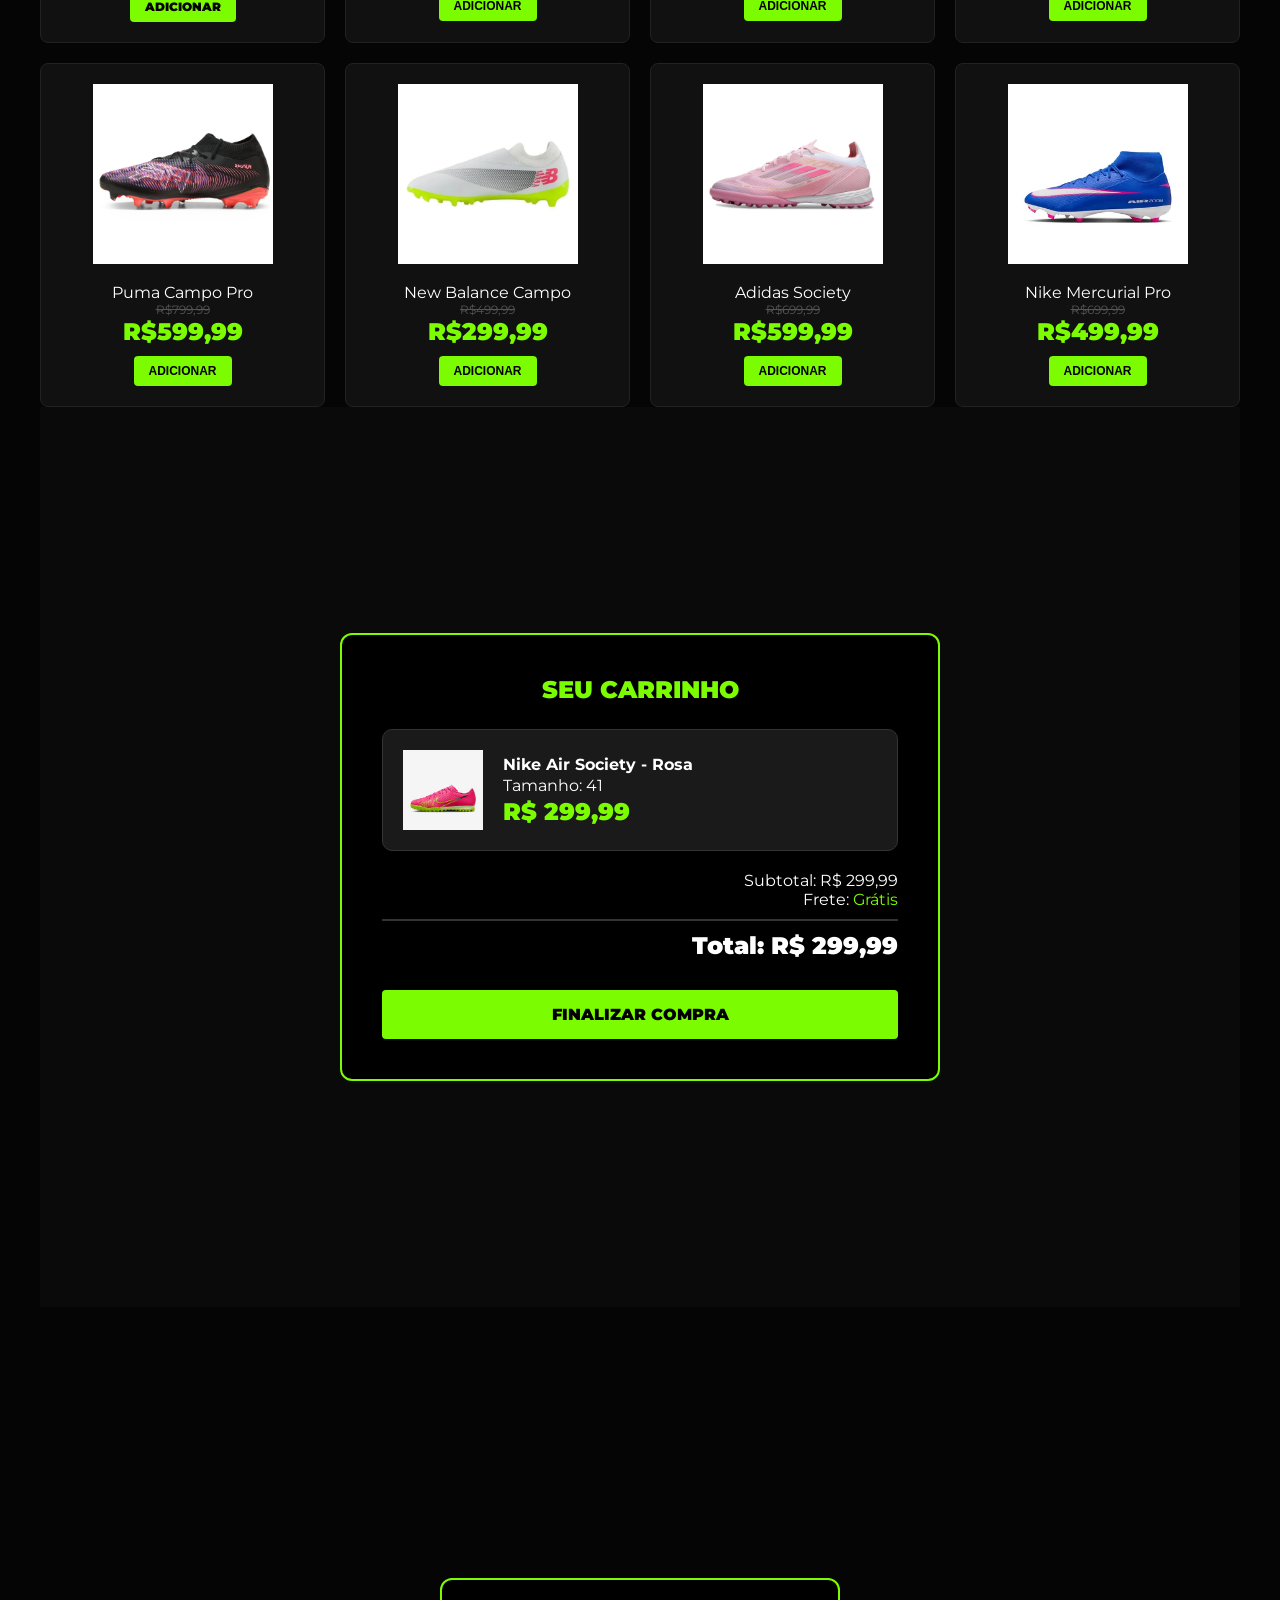
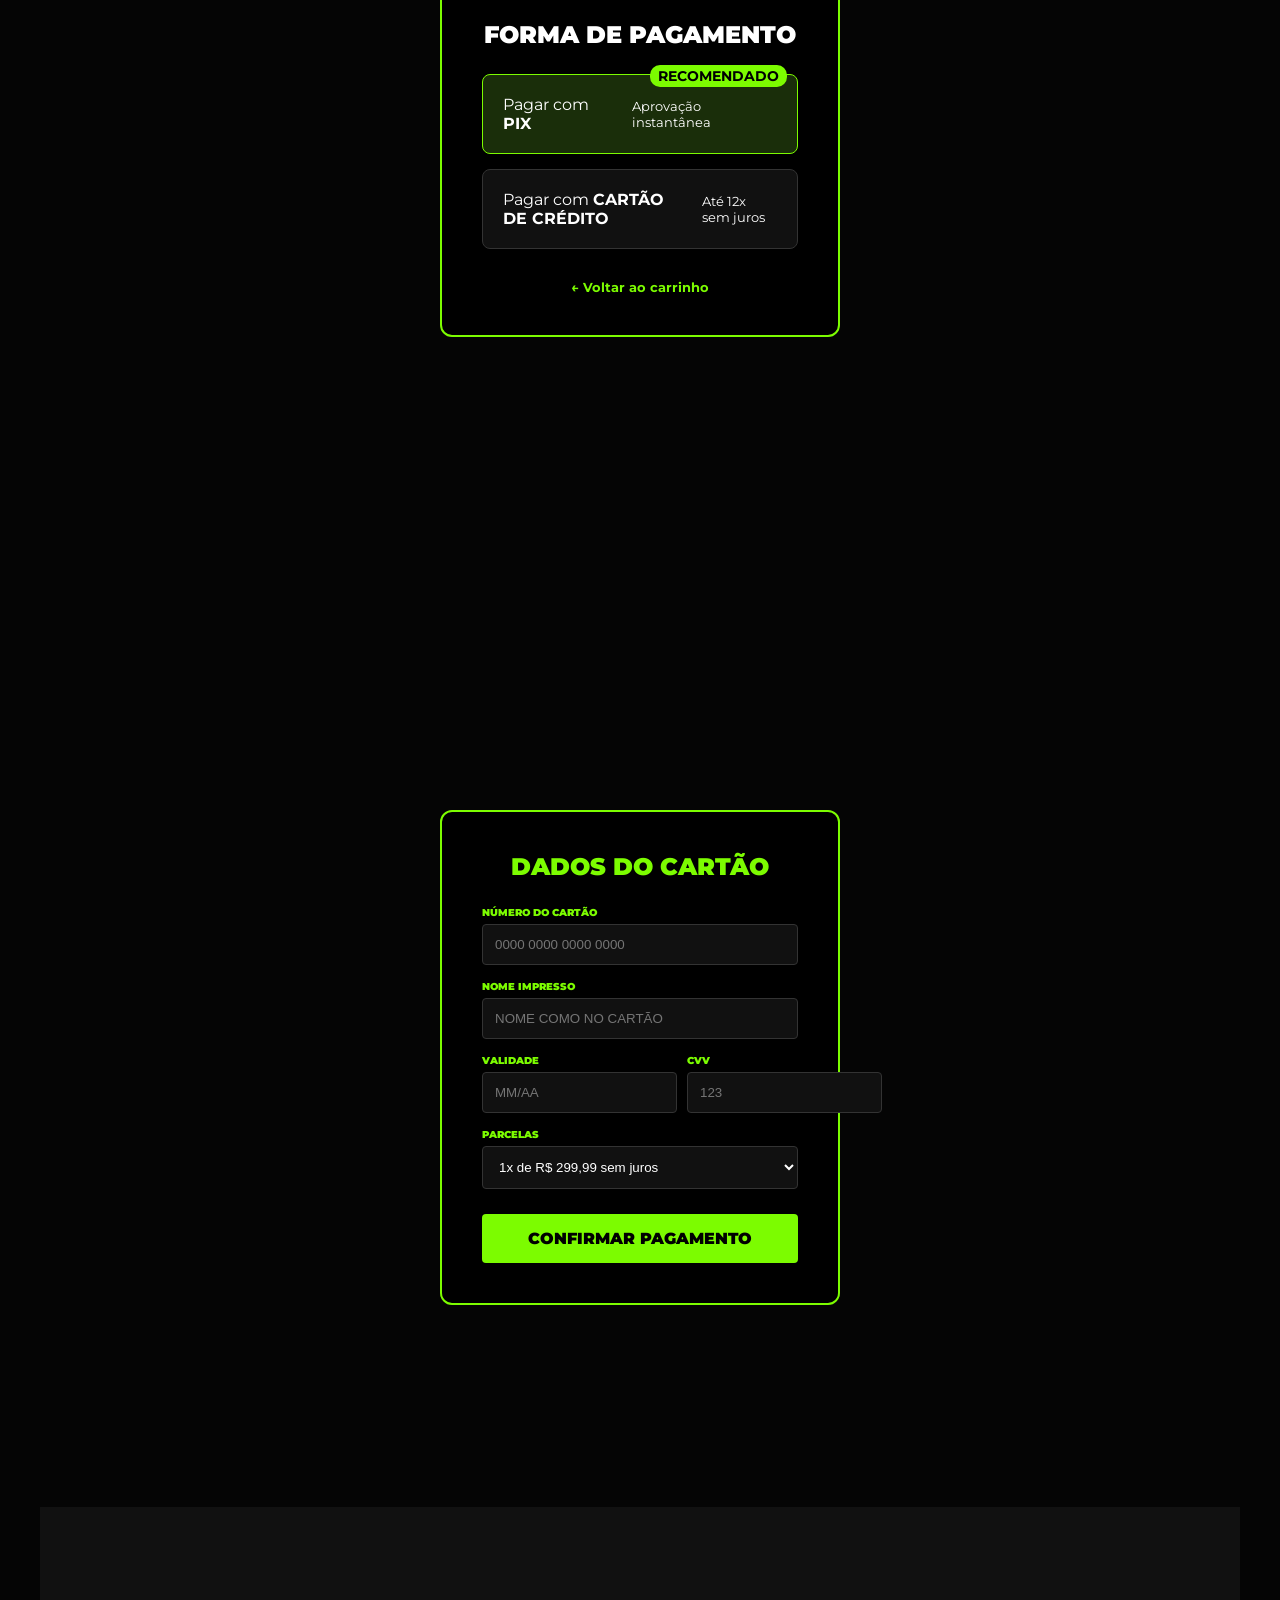
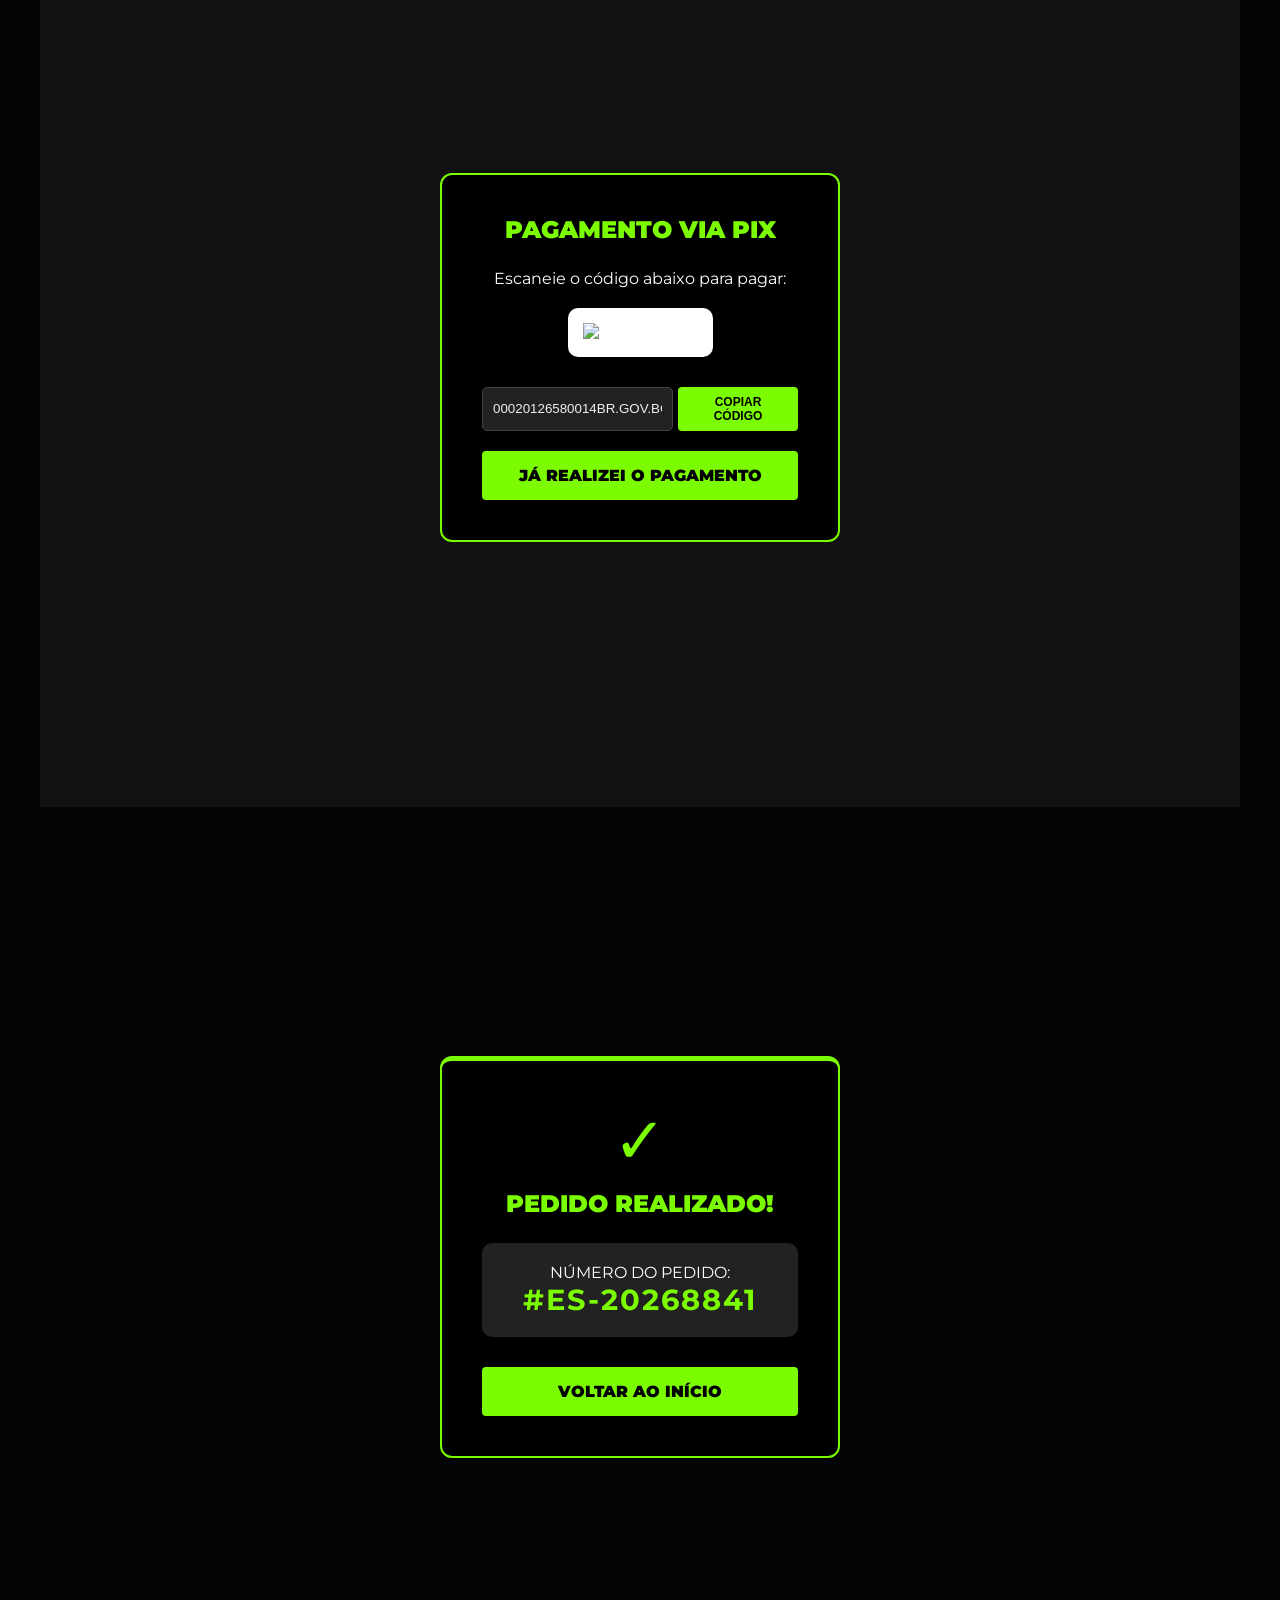
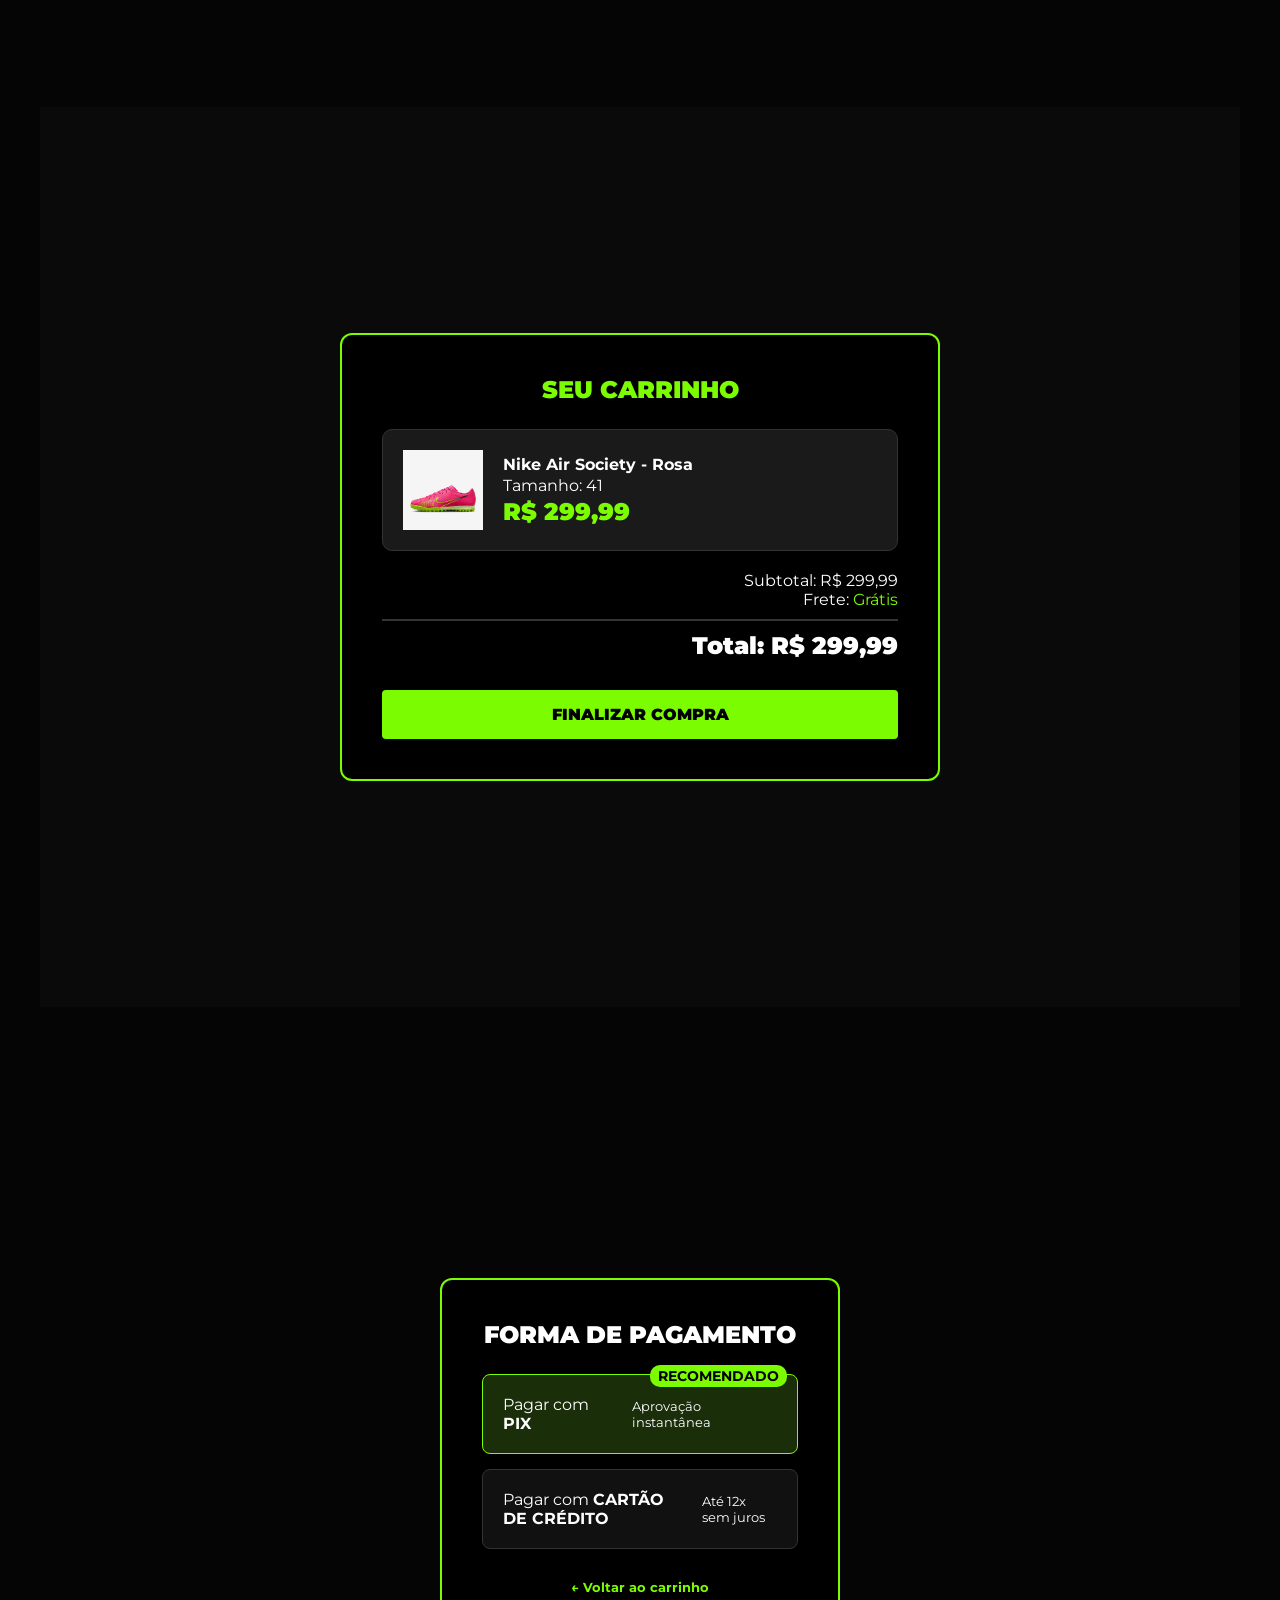
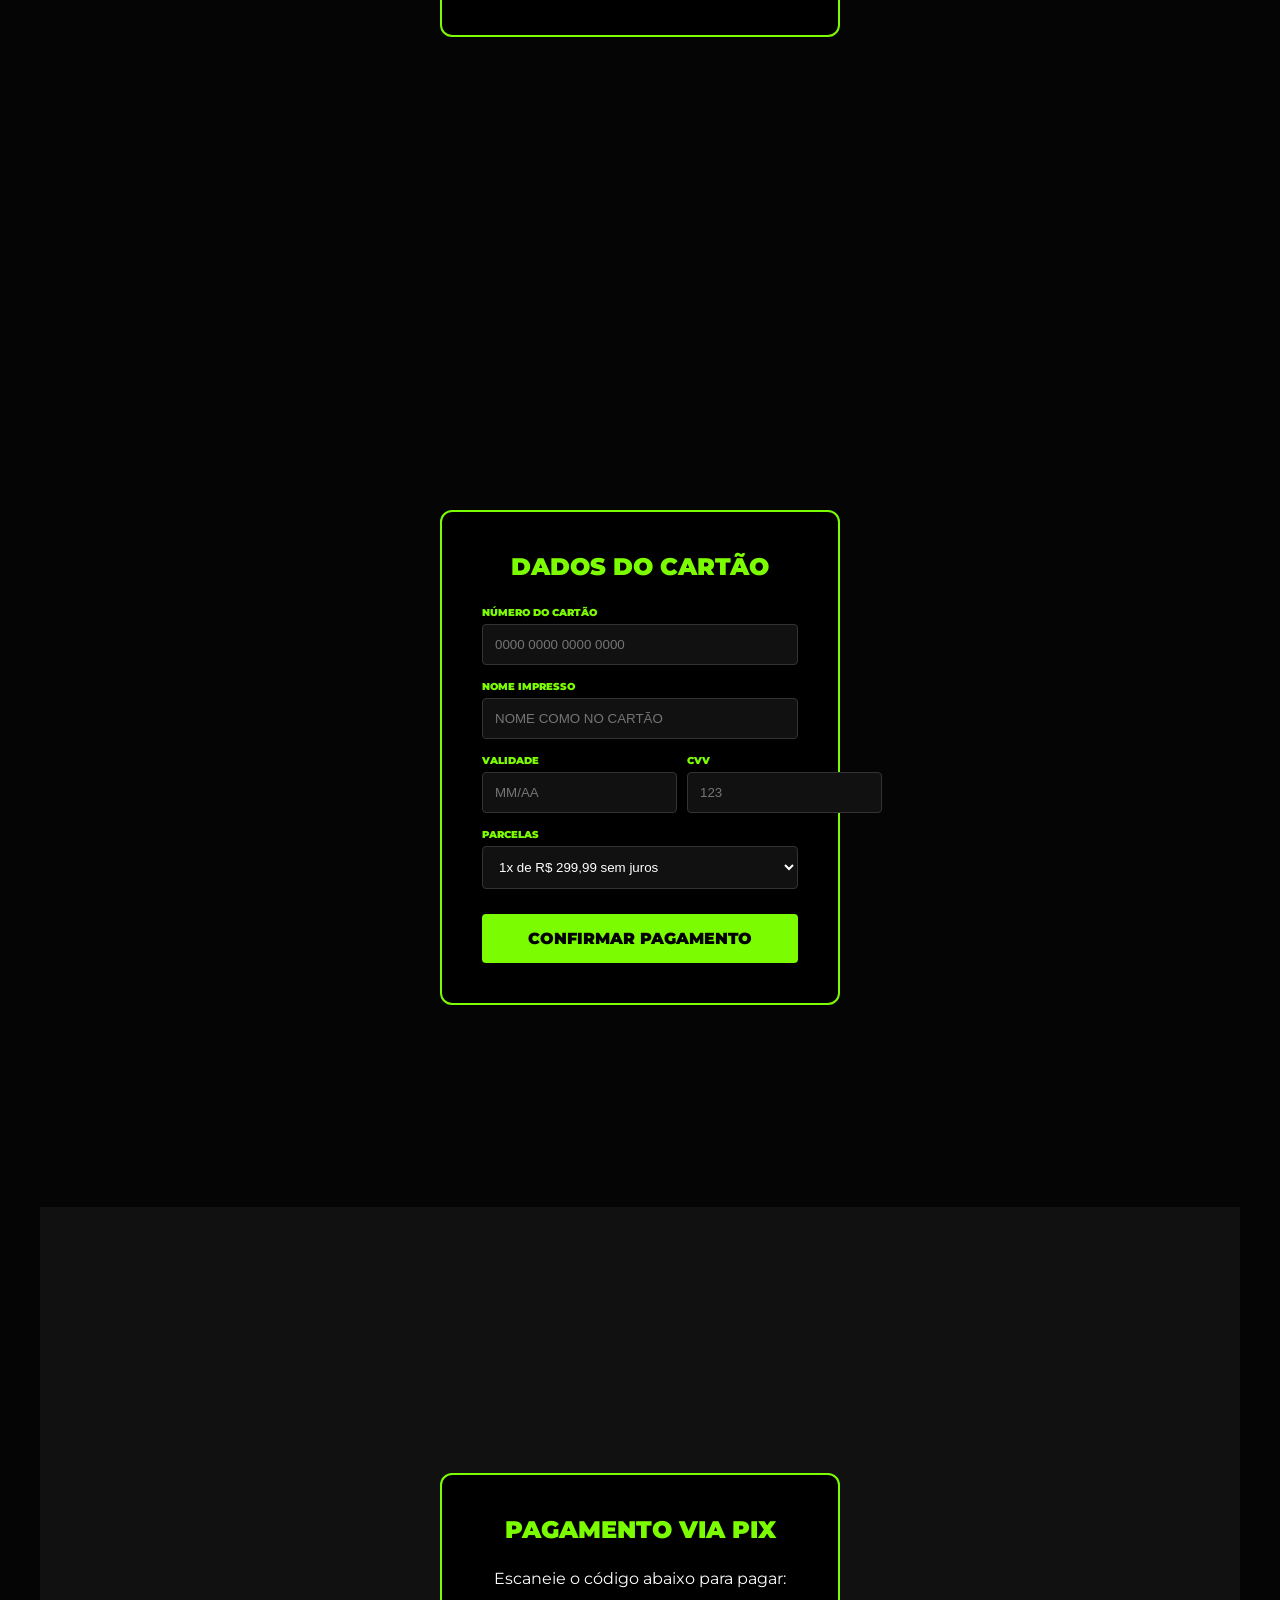
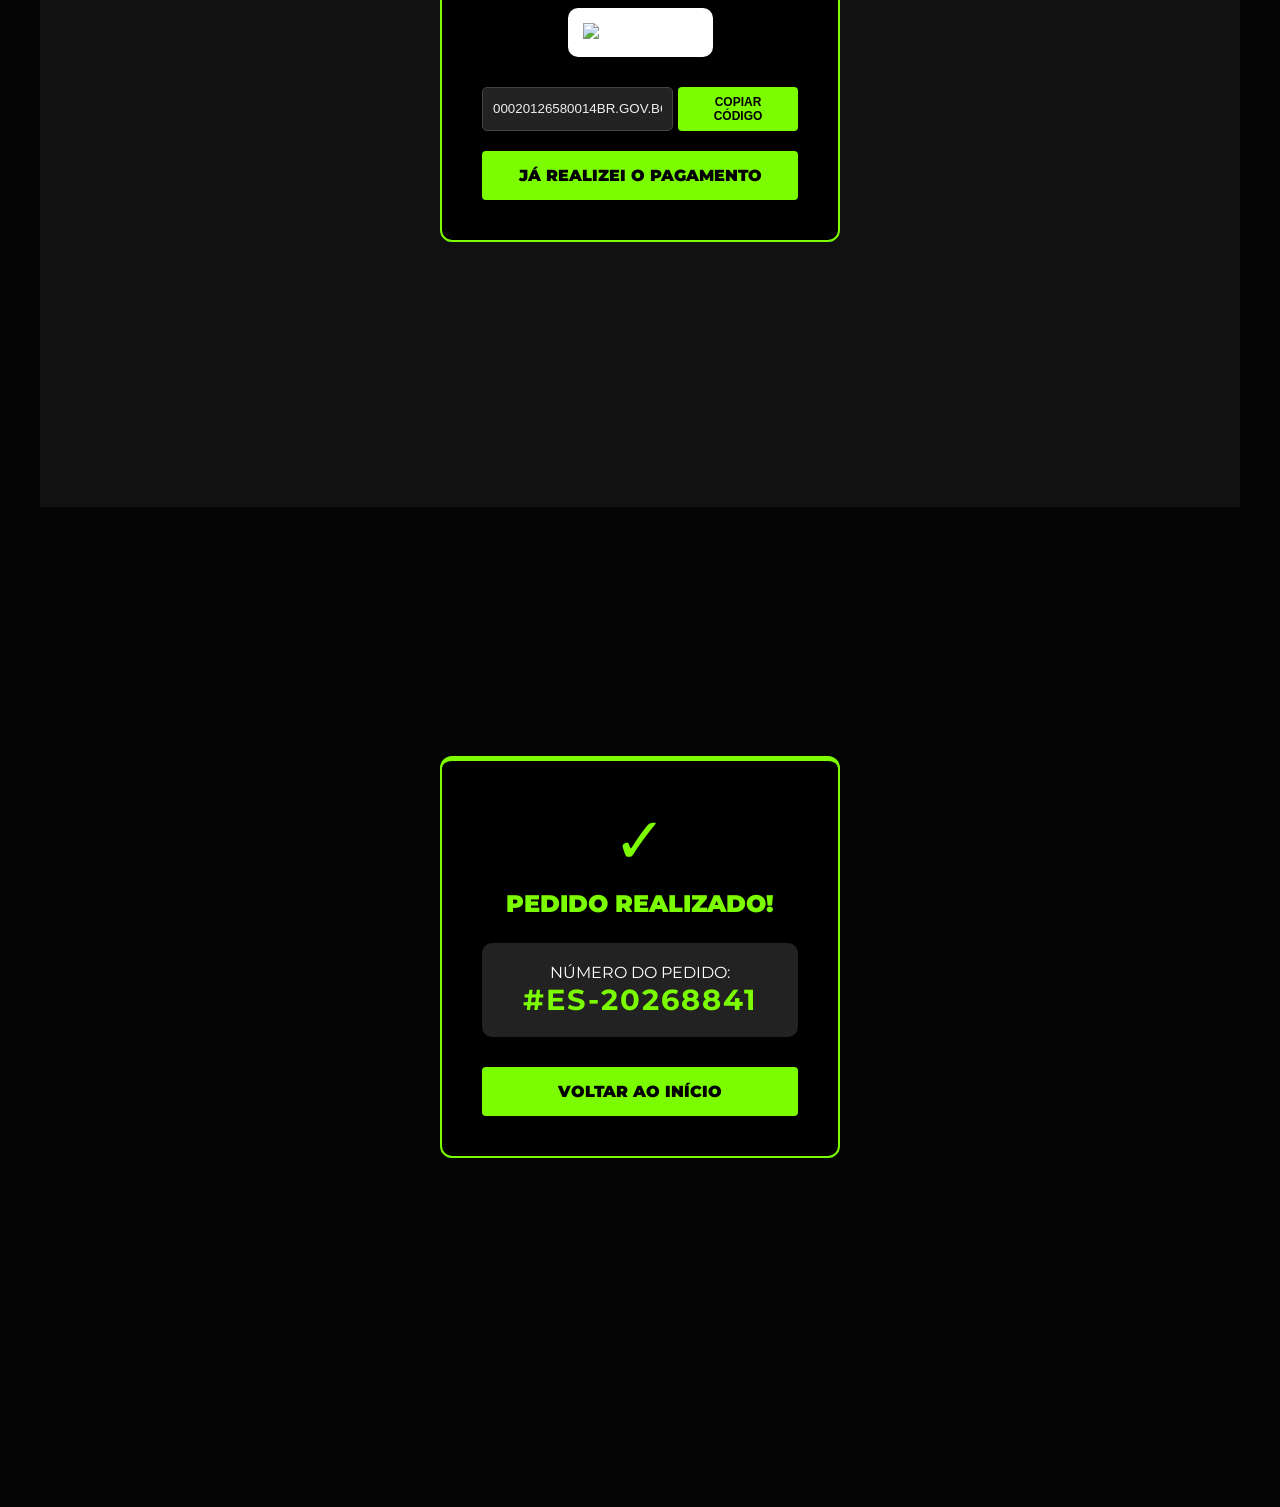
==== commit eefee194: "a" ====
--- a/Site sport/index.html
+++ b/Site sport/index.html
@@ -153,8 +153,7 @@
                 <button class="btn-neon btn-small">Adicionar</button>
             </div>
         </main>
-    </section>
-    <section id="carrinho-section" class="full-section" style="background-color: #0a0a0a;">
+        <section id="carrinho-section" class="full-section" style="background-color: #0a0a0a;">
         <div class="form-box" style="max-width: 600px;">
             <h2 style="color: #7CFC00;">Seu Carrinho</h2>
             <div class="item-carrinho">
@@ -258,6 +257,110 @@
             <a href="#hero-section" class="btn-neon btn-large">VOLTAR AO INÍCIO</a>
         </div>
     </section>
+    <section id="carrinho-section" class="full-section" style="background-color: #0a0a0a;">
+        <div class="form-box" style="max-width: 600px;">
+            <h2 style="color: #7CFC00;">Seu Carrinho</h2>
+            <div class="item-carrinho">
+                <img src="imagens/chuteiras nike air society.jpg" alt="Produto" width="80">
+                <div class="item-info">
+                    <p><strong>Nike Air Society - Rosa</strong></p>
+                    <p>Tamanho: 41</p>
+                    <p class="preco">R$ 299,99</p>
+                </div>
+            </div>
+            <div class="resumo-carrinho">
+                <p>Subtotal: R$ 299,99</p>
+                <p>Frete: <span style="color: #7CFC00;">Grátis</span></p>
+                <hr style="border: 1px solid #333; margin: 10px 0;">
+                <p style="font-size: 1.5rem; font-weight: 900;">Total: R$ 299,99</p>
+            </div>
+            <a href="#pagamento-section" class="btn-neon btn-large">FINALIZAR COMPRA</a>
+        </div>
+    </section>
+
+    <section id="pagamento-section" class="full-section">
+        <div class="form-box">
+            <h2>Forma de Pagamento</h2>
+            <div class="metodos-pagamento">
+                <a href="#pix-section" class="metodo-card-link">
+                    <div class="metodo-card pix-destaque">
+                        <span class="badge">RECOMENDADO</span>
+                        <p>Pagar com <strong>PIX</strong></p>
+                        <small>Aprovação instantânea</small>
+                    </div>
+                </a>
+                <a href="#cartao-section" class="metodo-card-link">
+                    <div class="metodo-card">
+                        <p>Pagar com <strong>CARTÃO DE CRÉDITO</strong></p>
+                        <small>Até 12x sem juros</small>
+                    </div>
+                </a>
+            </div>
+            <div class="switch-link">
+                <a href="#carrinho-section">← Voltar ao carrinho</a>
+            </div>
+        </div>
+    </section>
+
+    <section id="cartao-section" class="full-section" style="background-color: #050505;">
+        <div class="form-box">
+            <h2 style="color: #7CFC00;">Dados do Cartão</h2>
+            <div class="input-group">
+                <label>Número do Cartão</label>
+                <input type="text" placeholder="0000 0000 0000 0000">
+            </div>
+            <div class="input-group">
+                <label>Nome Impresso</label>
+                <input type="text" placeholder="NOME COMO NO CARTÃO">
+            </div>
+            <div style="display: flex; gap: 10px;">
+                <div class="input-group" style="flex: 2;">
+                    <label>Validade</label>
+                    <input type="text" placeholder="MM/AA">
+                </div>
+                <div class="input-group" style="flex: 1;">
+                    <label>CVV</label>
+                    <input type="text" placeholder="123">
+                </div>
+            </div>
+            <div class="input-group">
+                <label>Parcelas</label>
+                <select style="width: 100%; padding: 12px; background: #111; color: white; border: 1px solid #333; border-radius: 4px;">
+                    <option>1x de R$ 299,99 sem juros</option>
+                    <option>2x de R$ 149,99 sem juros</option>
+                    <option>3x de R$ 99,99 sem juros</option>
+                </select>
+            </div>
+            <a href="#confirmacao-section" class="btn-neon btn-large">CONFIRMAR PAGAMENTO</a>
+        </div>
+    </section>
+
+    <section id="pix-section" class="full-section" style="background-color: #111;">
+        <div class="form-box text-center">
+            <h2 style="color: #7CFC00;">Pagamento via PIX</h2>
+            <p style="margin-bottom: 20px;">Escaneie o código abaixo para pagar:</p>
+            <div class="qr-container">
+                <img src="3377601-linha-icone-para-codigo-qr-vetor.jpg" alt="QR Code Pix" width="200">
+            </div>
+            <div class="pix-codigo-copia">
+                <input type="text" value="00020126580014BR.GOV.BCB.PIX..." readonly>
+                <button class="btn-neon btn-small">Copiar Código</button>
+            </div>
+            <a href="#confirmacao-section" class="btn-neon btn-large" style="margin-top: 20px;">JÁ REALIZEI O PAGAMENTO</a>
+        </div>
+    </section>
+
+    <section id="confirmacao-section" class="full-section">
+        <div class="form-box success-box">
+            <div class="check-icon">✓</div>
+            <h2 style="color: #7CFC00;">Pedido Realizado!</h2>
+            <div class="order-number">
+                <p>NÚMERO DO PEDIDO:</p>
+                <h3>#ES-20268841</h3>
+            </div>
+            <a href="#hero-section" class="btn-neon btn-large">VOLTAR AO INÍCIO</a>
+        </div>
+    </section>
 
 </body>
 </html>
--- a/Site sport/style.css
+++ b/Site sport/style.css
@@ -65,6 +65,7 @@
 .card img { width: 100%; height: 180px; object-fit: contain; margin-bottom: 15px; }
 .preco-antigo { text-decoration: line-through; color: #555; font-size: 12px; }
 .preco { color: #7CFC00; font-size: 1.5rem; font-weight: 900; margin-bottom: 10px; }
+<<<<<<< HEAD
 /* ESTILOS DO CARRINHO */
 .item-carrinho {
     display: flex;
@@ -217,6 +218,8 @@
     color: #7CFC00;
     letter-spacing: 2px;
 }
+=======
+>>>>>>> 7f74b657d260da6131370a764b21367ac8273c72
 /* Estilo para links que englobam os cards de pagamento */
 .metodo-card-link {
     text-decoration: none;
@@ -258,4 +261,17 @@
 /* Ajustes de espaçamento para as seções */
 .full-section {
     scroll-margin-top: 80px; /* Evita que o header cubra o título da seção */
-}+}
+
+.link-neon {
+    color: #7CFC00; /* verde neon */
+    font-size: 15px;
+    font-weight: 700;
+    text-decoration: none;
+    transition: 0.3s;
+}
+
+.link-neon:hover {
+    color: #65cc00;
+    text-decoration: underline;
+}
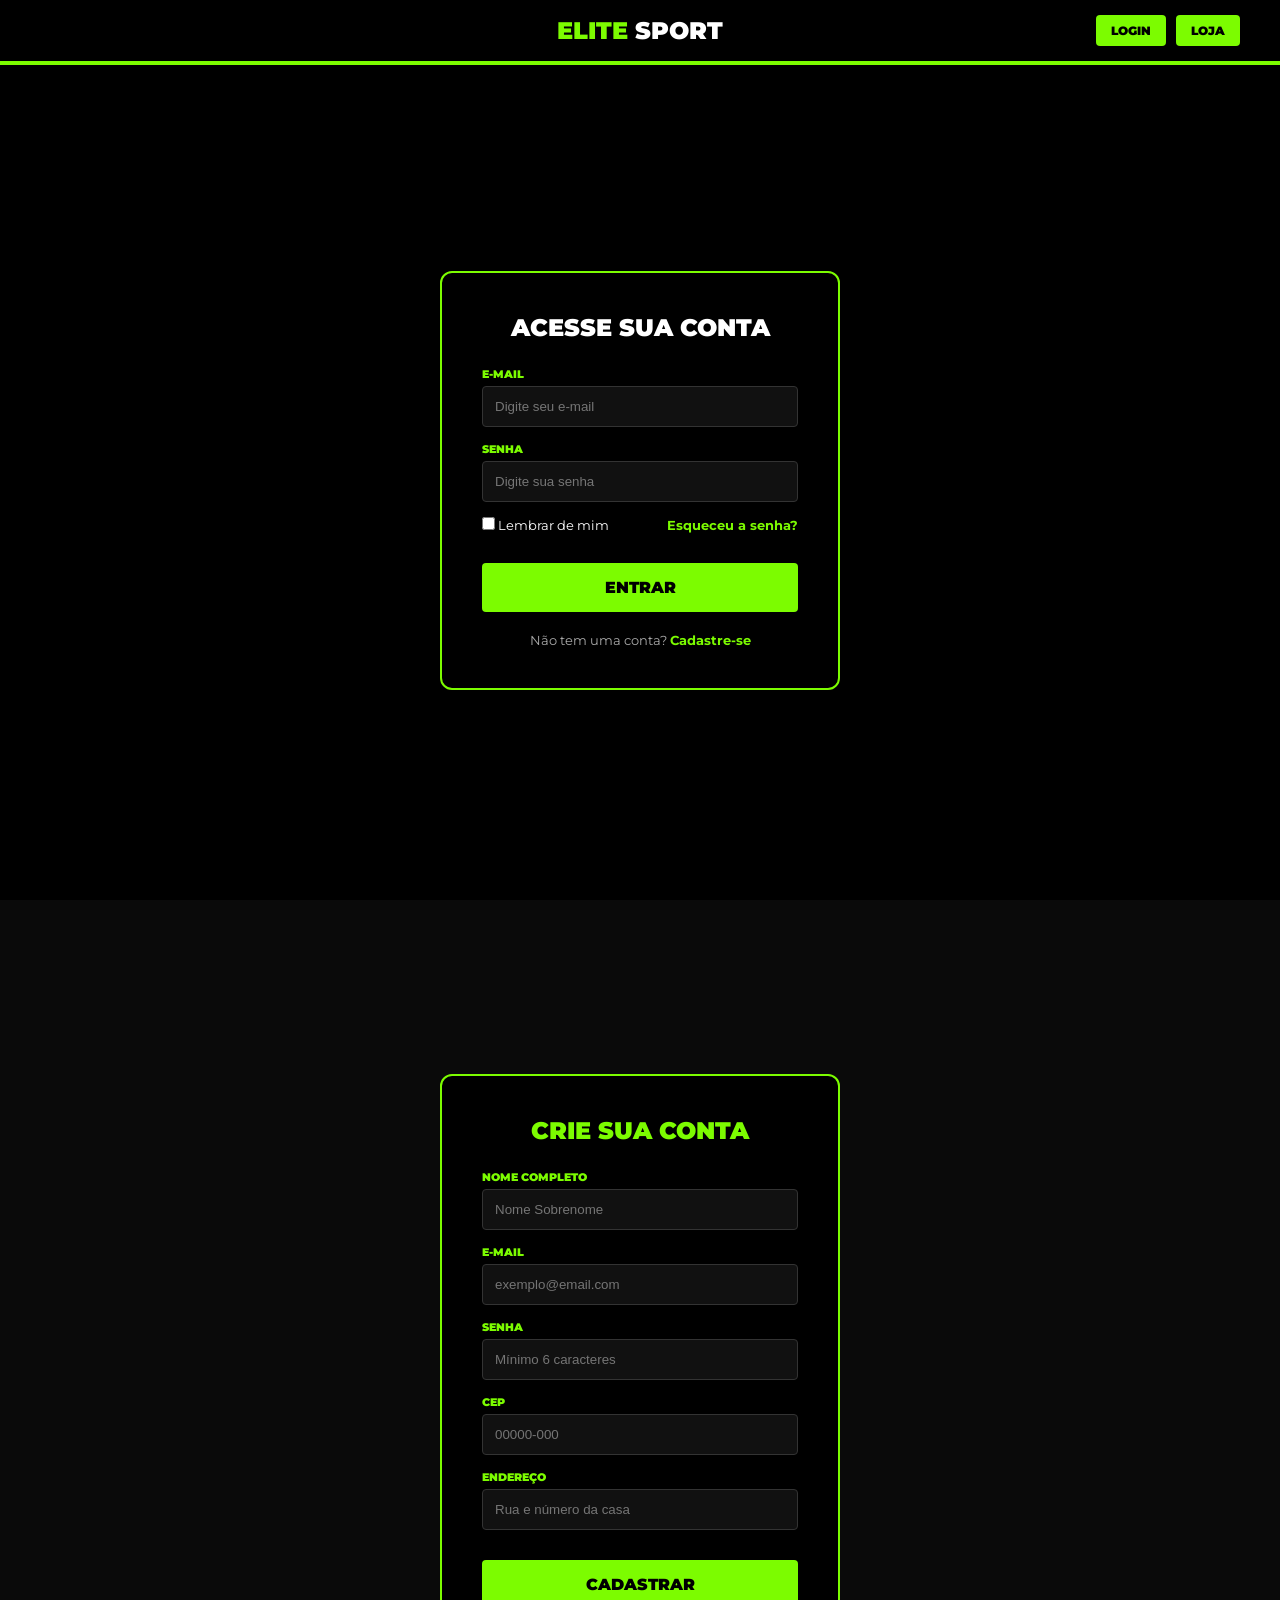
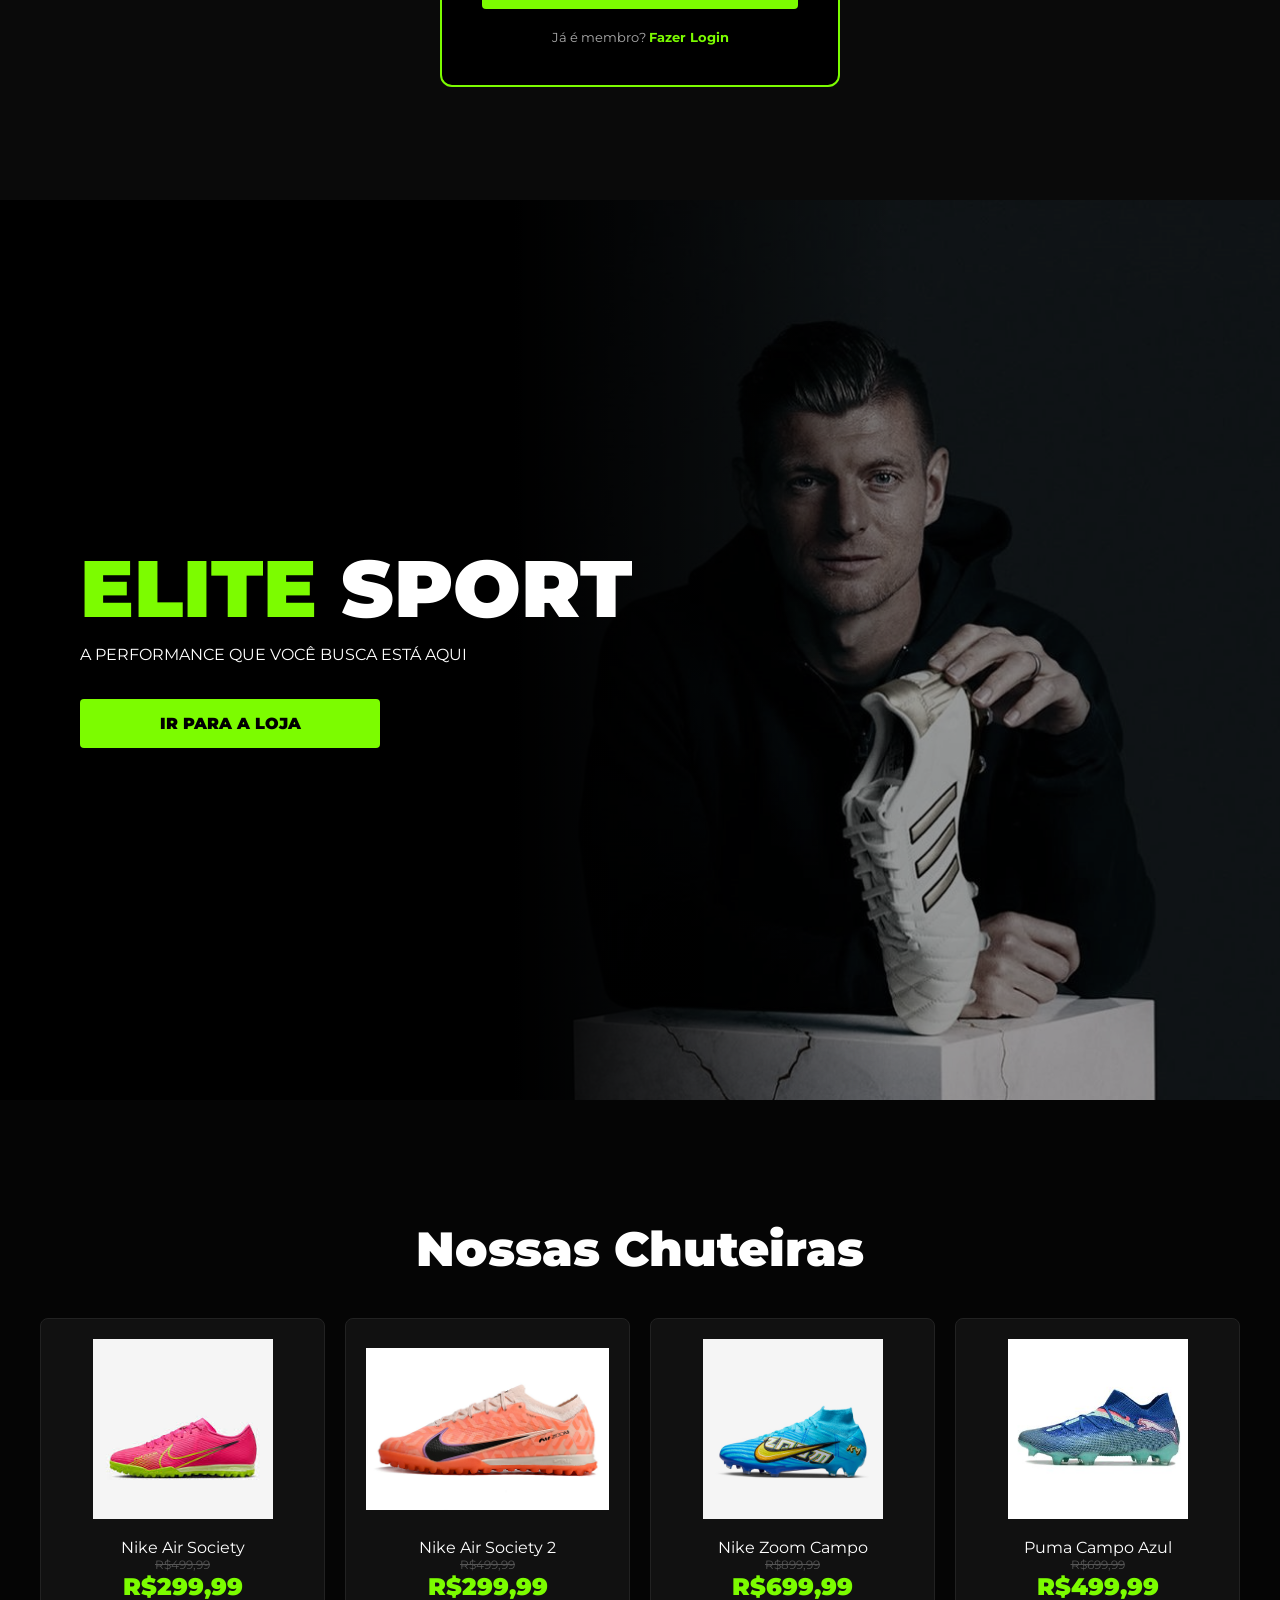
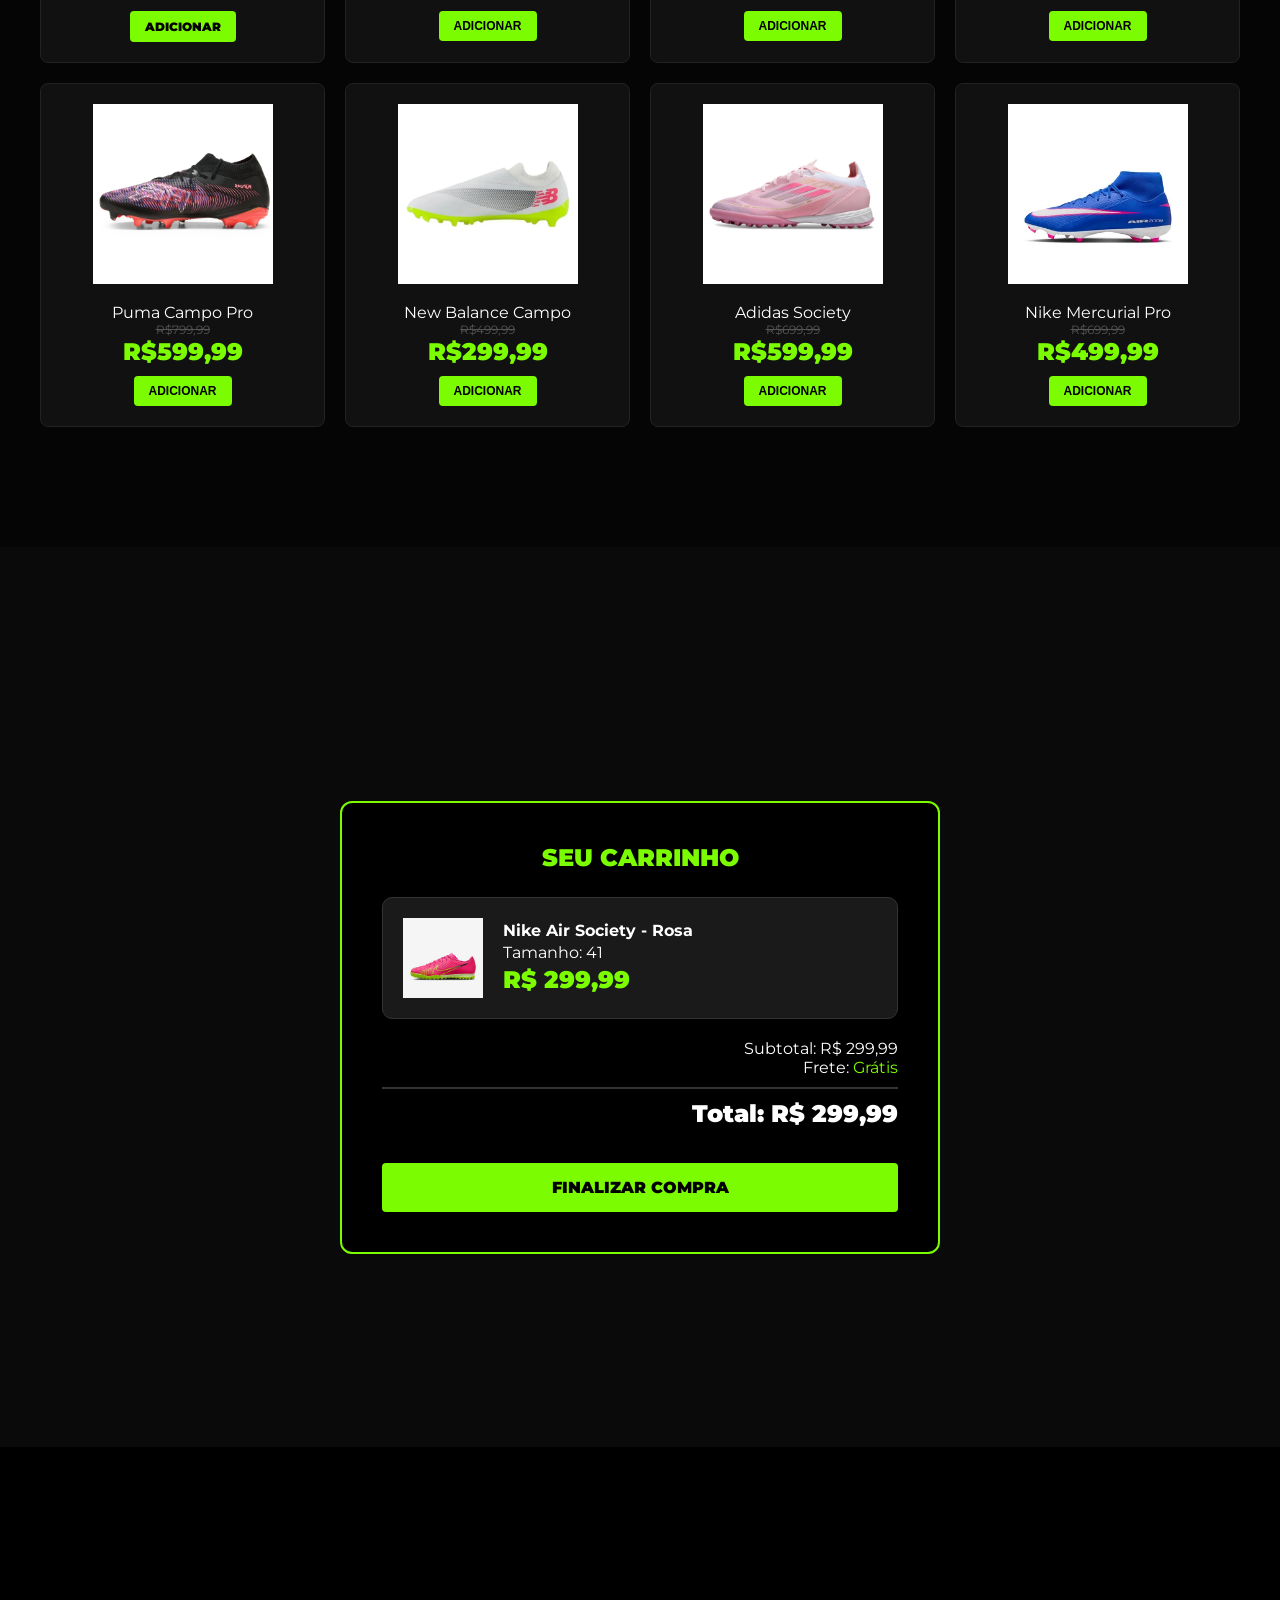
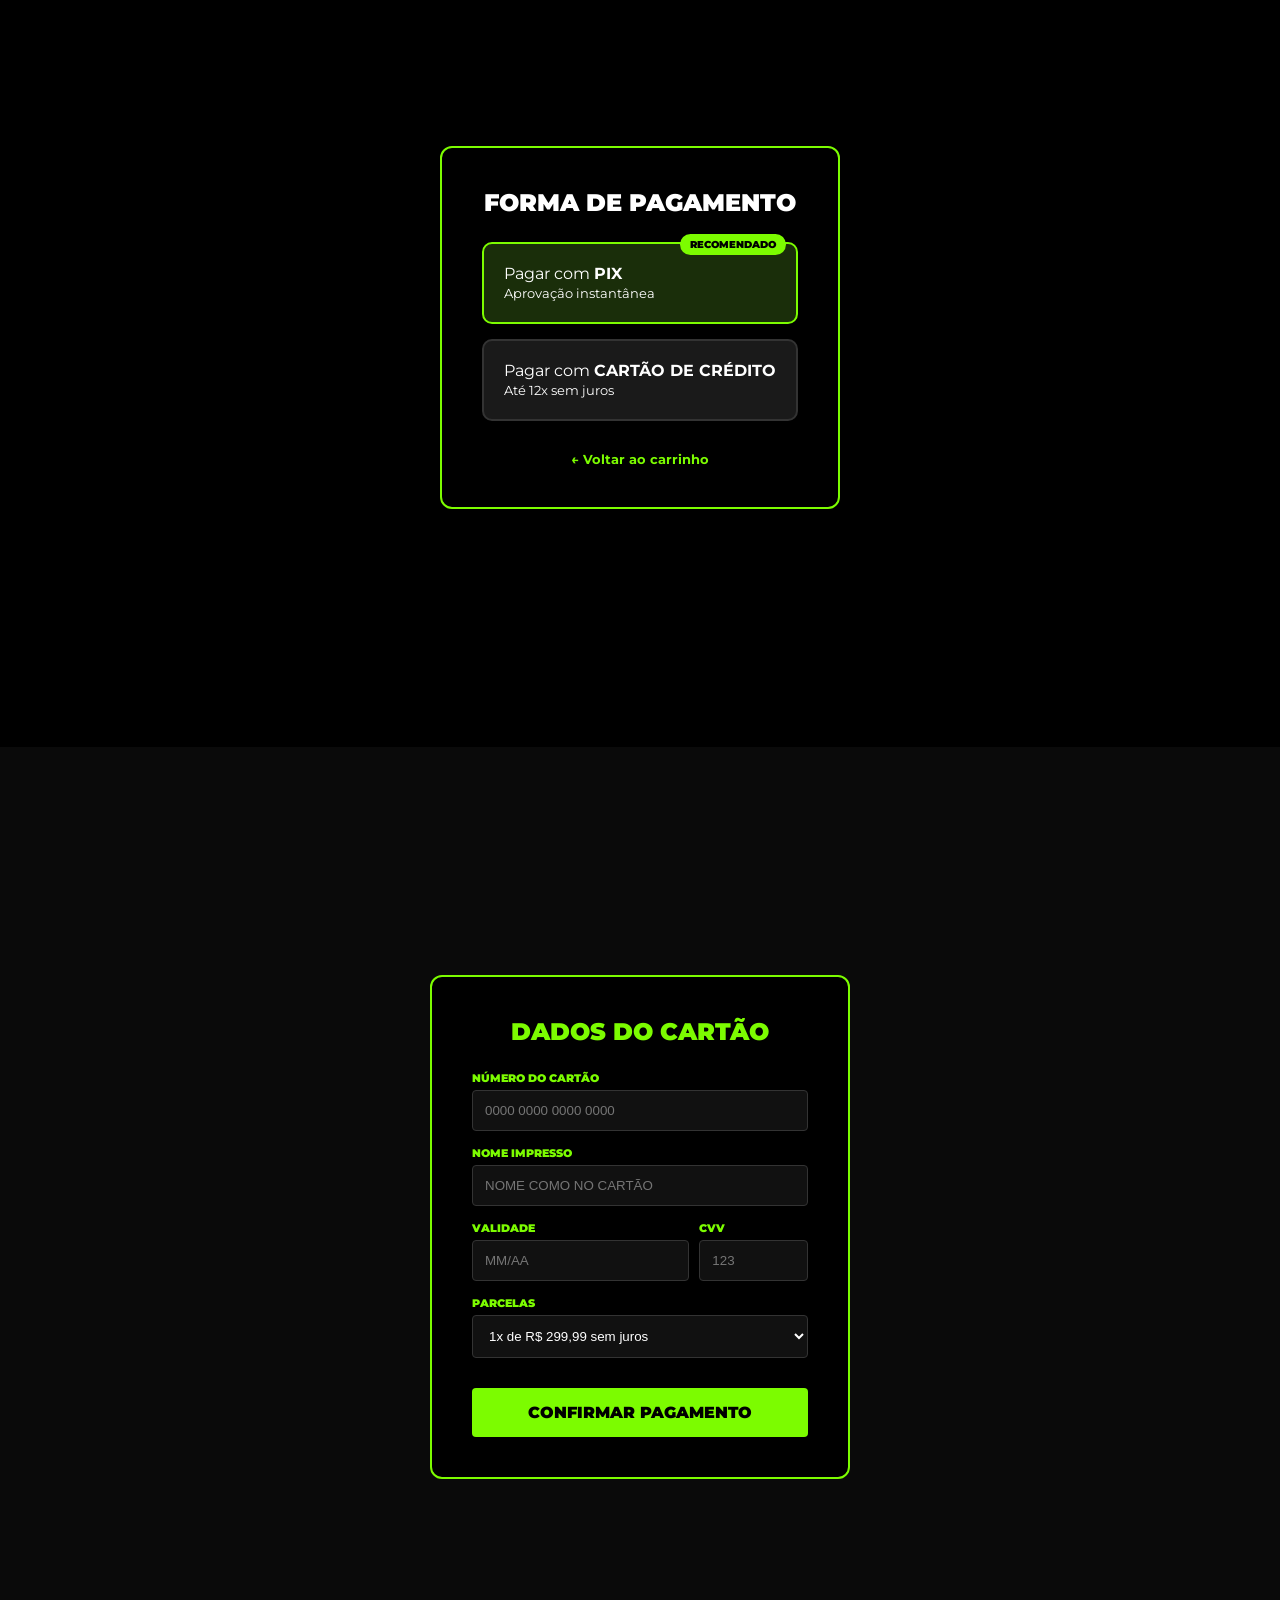
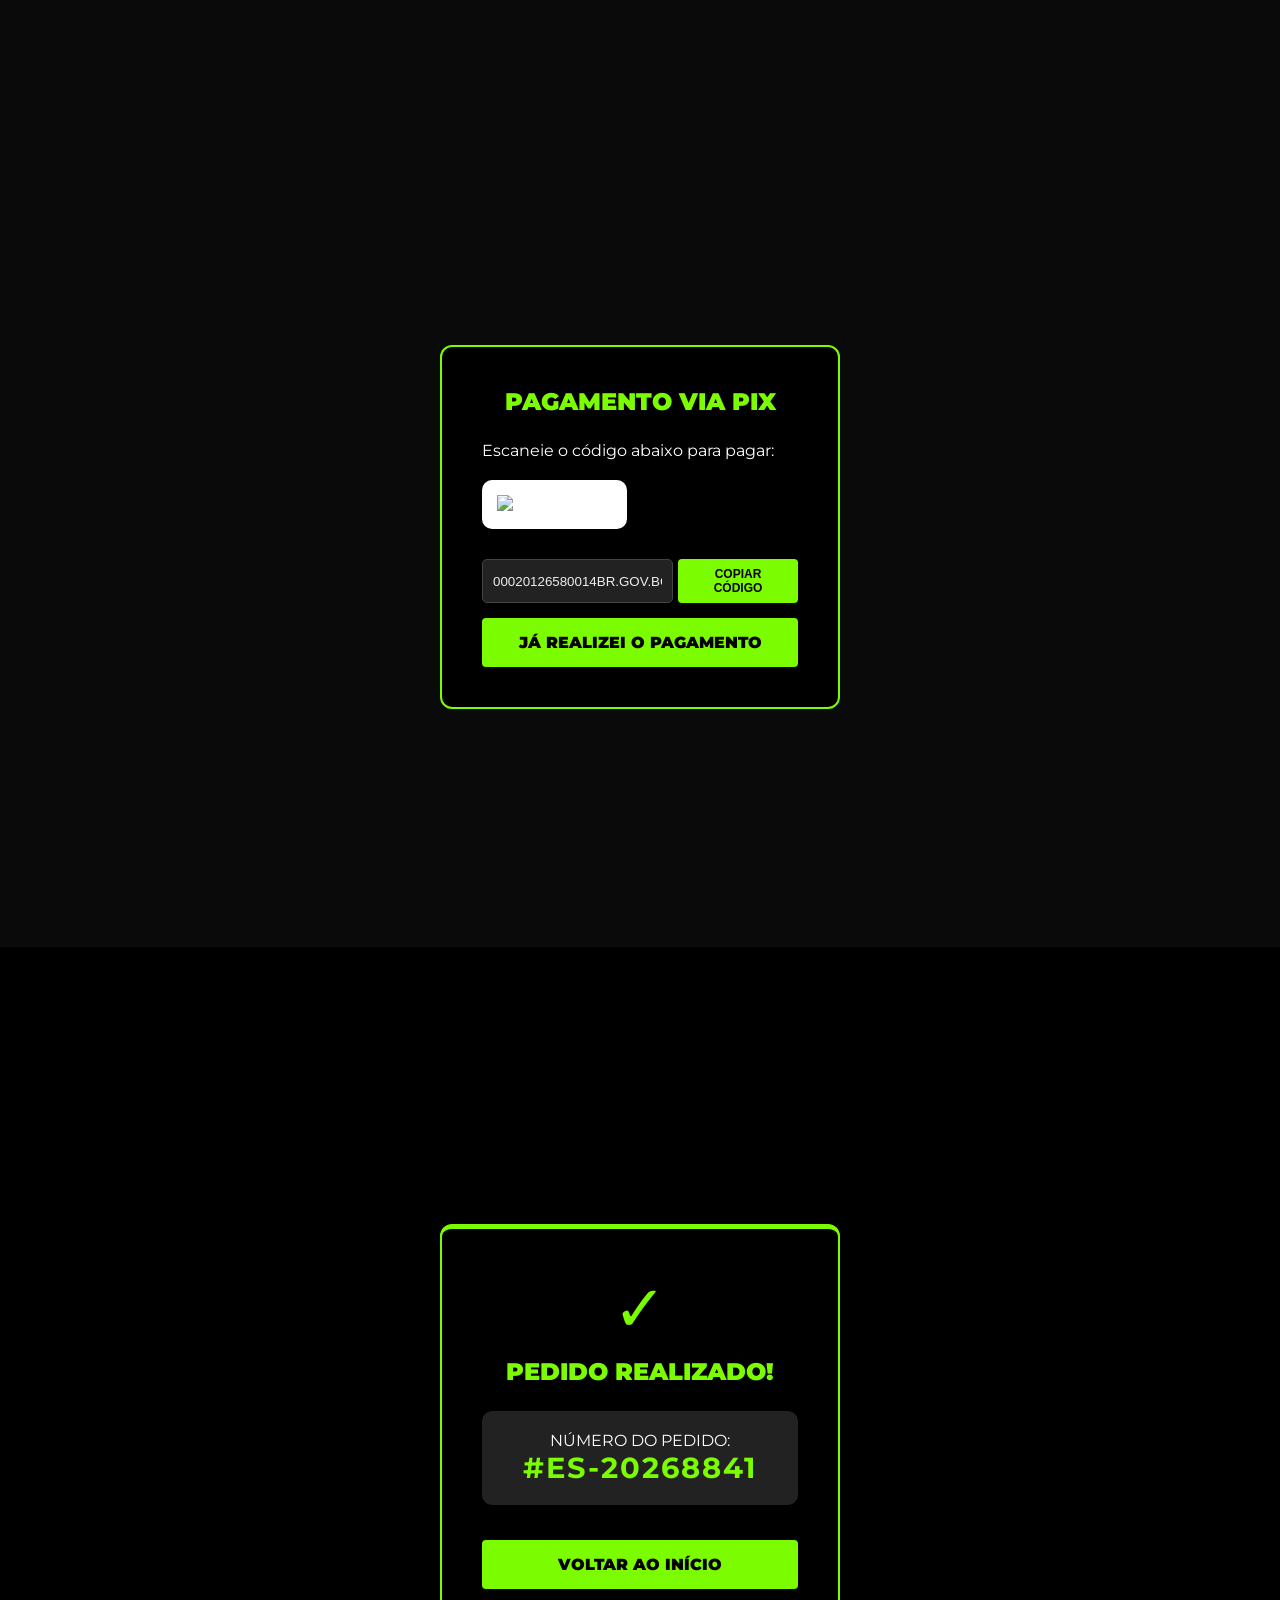
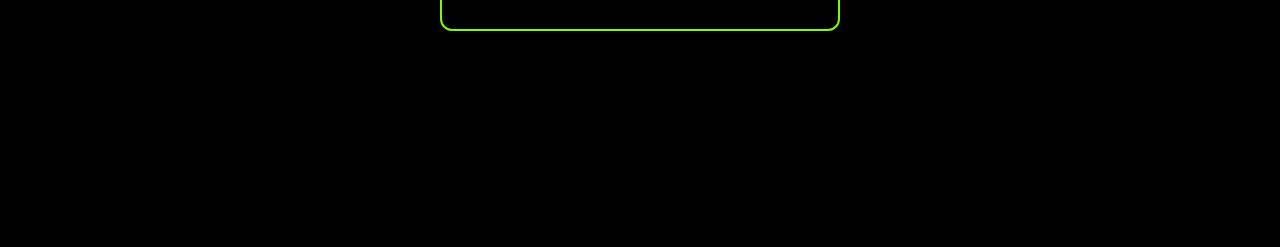
==== commit 5c5b7aad: "a" ====
--- a/Site sport/index.html
+++ b/Site sport/index.html
@@ -4,366 +4,306 @@
     <meta charset="UTF-8">
     <meta name="viewport" content="width=device-width, initial-scale=1.0">
     <title>Elite Sport - Oficial</title>
+
     <link href="https://fonts.googleapis.com/css2?family=Montserrat:wght@400;500;700;900&display=swap" rel="stylesheet">
     <link rel="stylesheet" href="style.css">
 </head>
 <body>
 
-    <header class="header-bar">
-        <div></div>
-        <a href="#hero-section" class="logo"><span>ELITE</span> SPORT</a>
-        <div class="header-right">
-            <a href="#login-section" class="btn-neon btn-small">LOGIN</a>
-            <a href="#catalogo-section" class="btn-neon btn-small">LOJA</a>
-        </div>
-    </header>
-
-    <section id="login-section" class="full-section">
-        <div class="form-box">
-            <h2>Acesse sua conta</h2>
-            <div class="input-group">
-                <label>E-mail</label>
-                <input type="email" placeholder="Digite seu e-mail">
+<header class="header-bar">
+    <div></div>
+    <a href="#hero-section" class="logo"><span>ELITE</span> SPORT</a>
+    <div class="header-right">
+        <a href="#login-section" class="btn-neon btn-small">LOGIN</a>
+        <a href="#catalogo-section" class="btn-neon btn-small">LOJA</a>
+    </div>
+</header>
+
+<!-- LOGIN -->
+<section id="login-section" class="full-section">
+    <div class="form-box">
+        <h2>Acesse sua conta</h2>
+
+        <div class="input-group">
+            <label>E-mail</label>
+            <input type="email" placeholder="Digite seu e-mail">
+        </div>
+
+        <div class="input-group">
+            <label>Senha</label>
+            <input type="password" placeholder="Digite sua senha">
+        </div>
+
+        <div class="login-options">
+            <label><input type="checkbox"> Lembrar de mim</label>
+            <a href="#" class="link-neon">Esqueceu a senha?</a>
+        </div>
+
+        <a href="#hero-section" class="btn-neon btn-large">ENTRAR</a>
+
+        <div class="switch-link">
+            <p>Não tem uma conta? <a href="#cadastro-section">Cadastre-se</a></p>
+        </div>
+    </div>
+</section>
+
+<!-- CADASTRO -->
+<section id="cadastro-section" class="full-section section-dark">
+    <div class="form-box">
+        <h2 class="titulo-verde">Crie sua conta</h2>
+
+        <div class="input-group">
+            <label>Nome Completo</label>
+            <input type="text" placeholder="Nome Sobrenome">
+        </div>
+
+        <div class="input-group">
+            <label>E-mail</label>
+            <input type="email" placeholder="exemplo@email.com">
+        </div>
+
+        <div class="input-group">
+            <label>Senha</label>
+            <input type="password" placeholder="Mínimo 6 caracteres">
+        </div>
+
+        <div class="input-group">
+            <label>CEP</label>
+            <input type="text" placeholder="00000-000" maxlength="9">
+        </div>
+
+        <div class="input-group">
+            <label>Endereço</label>
+            <input type="text" placeholder="Rua e número da casa">
+        </div>
+
+        <a href="#hero-section" class="btn-neon btn-large">CADASTRAR</a>
+
+        <div class="switch-link">
+            <p>Já é membro? <a href="#login-section">Fazer Login</a></p>
+        </div>
+    </div>
+</section>
+
+<!-- HERO -->
+<section id="hero-section" class="hero-fullscreen">
+    <div class="hero-text-box">
+        <h1><span>ELITE</span> SPORT</h1>
+        <p>A PERFORMANCE QUE VOCÊ BUSCA ESTÁ AQUI</p>
+        <a href="#catalogo-section" class="btn-neon btn-large hero-btn">IR PARA A LOJA</a>
+    </div>
+
+    <div class="hero-image-box">
+        <div class="gradient-overlay"></div>
+        <img src="imagens/adidas-Tony-Kroos-Real-Madrid.jpg" alt="Destaque Atleta">
+    </div>
+</section>
+
+<!-- CATÁLOGO -->
+<!-- CATÁLOGO -->
+<section id="catalogo-section" class="section-dark">
+    <h2 class="titulo-catalogo">Nossas Chuteiras</h2>
+
+    <div class="container-grid">
+        <div class="card">
+            <img src="imagens/chuteiras nike air society.jpg" alt="Nike Air Society Rosa">
+            <p class="titulo">Nike Air Society</p>
+            <p class="preco-antigo">R$499,99</p>
+            <p class="preco">R$299,99</p>
+            <a href="#carrinho-section" class="btn-neon btn-small">Adicionar</a>
+        </div>
+
+        <div class="card">
+            <img src="imagens/chuteira nike air society 2.webp" alt="Nike Air Society 2">
+            <p class="titulo">Nike Air Society 2</p>
+            <p class="preco-antigo">R$499,99</p>
+            <p class="preco">R$299,99</p>
+            <button class="btn-neon btn-small">Adicionar</button>
+        </div>
+
+        <div class="card">
+            <img src="imagens/chuteiras nike zomm campo.avif" alt="Nike Zoom Campo">
+            <p class="titulo">Nike Zoom Campo</p>
+            <p class="preco-antigo">R$899,99</p>
+            <p class="preco">R$699,99</p>
+            <button class="btn-neon btn-small">Adicionar</button>
+        </div>
+
+        <div class="card">
+            <img src="imagens/chuteiras puma campo.jpg" alt="Puma Campo Azul">
+            <p class="titulo">Puma Campo Azul</p>
+            <p class="preco-antigo">R$699,99</p>
+            <p class="preco">R$499,99</p>
+            <button class="btn-neon btn-small">Adicionar</button>
+        </div>
+
+        <div class="card">
+            <img src="imagens/chuteiras puma campo.webp" alt="Puma Campo Pro">
+            <p class="titulo">Puma Campo Pro</p>
+            <p class="preco-antigo">R$799,99</p>
+            <p class="preco">R$599,99</p>
+            <button class="btn-neon btn-small">Adicionar</button>
+        </div>
+
+        <div class="card">
+            <img src="imagens/chuteiras new balance campo.webp" alt="New Balance">
+            <p class="titulo">New Balance Campo</p>
+            <p class="preco-antigo">R$499,99</p>
+            <p class="preco">R$299,99</p>
+            <button class="btn-neon btn-small">Adicionar</button>
+        </div>
+
+        <div class="card">
+            <img src="imagens/chuteiras adidas society.jpg" alt="Adidas Society">
+            <p class="titulo">Adidas Society</p>
+            <p class="preco-antigo">R$699,99</p>
+            <p class="preco">R$599,99</p>
+            <button class="btn-neon btn-small">Adicionar</button>
+        </div>
+
+        <div class="card">
+            <img src="imagens/chuteiras nike mercurial campo.webp" alt="Nike Mercurial">
+            <p class="titulo">Nike Mercurial Pro</p>
+            <p class="preco-antigo">R$699,99</p>
+            <p class="preco">R$499,99</p>
+            <button class="btn-neon btn-small">Adicionar</button>
+        </div>
+    </div>
+</section>
+<!-- CARRINHO (AGORA FORA DO CATÁLOGO) -->
+<section id="carrinho-section" class="full-section section-dark">
+    <div class="form-box carrinho-box">
+        <h2 class="titulo-verde">Seu Carrinho</h2>
+
+        <div class="item-carrinho">
+            <img src="imagens/chuteiras nike air society.jpg" alt="Produto" width="80">
+            <div class="item-info">
+                <p><strong>Nike Air Society - Rosa</strong></p>
+                <p>Tamanho: 41</p>
+                <p class="preco">R$ 299,99</p>
             </div>
-            <div class="input-group">
-                <label>Senha</label>
-                <input type="password" placeholder="Digite sua senha">
+        </div>
+
+        <div class="resumo-carrinho">
+            <p>Subtotal: R$ 299,99</p>
+            <p>Frete: <span class="frete-gratis">Grátis</span></p>
+            <hr>
+            <p class="total">Total: R$ 299,99</p>
+        </div>
+
+        <a href="#pagamento-section" class="btn-neon btn-large">FINALIZAR COMPRA</a>
+    </div>
+</section>
+
+<!-- PAGAMENTO -->
+<section id="pagamento-section" class="full-section">
+    <div class="form-box">
+        <h2>Forma de Pagamento</h2>
+
+        <div class="metodos-pagamento">
+
+            <a href="#pix-section" class="metodo-card-link">
+                <div class="metodo-card pix-destaque">
+                    <span class="badge">RECOMENDADO</span>
+                    <p>Pagar com <strong>PIX</strong></p>
+                    <small>Aprovação instantânea</small>
+                </div>
+            </a>
+
+            <a href="#cartao-section" class="metodo-card-link">
+                <div class="metodo-card">
+                    <p>Pagar com <strong>CARTÃO DE CRÉDITO</strong></p>
+                    <small>Até 12x sem juros</small>
+                </div>
+            </a>
+
+        </div>
+
+        <div class="switch-link">
+            <a href="#carrinho-section">← Voltar ao carrinho</a>
+        </div>
+    </div>
+</section>
+
+<!-- CARTÃO -->
+<section id="cartao-section" class="full-section section-dark">
+    <div class="form-box">
+        <h2 class="titulo-verde">Dados do Cartão</h2>
+
+        <div class="input-group">
+            <label>Número do Cartão</label>
+            <input type="text" placeholder="0000 0000 0000 0000">
+        </div>
+
+        <div class="input-group">
+            <label>Nome Impresso</label>
+            <input type="text" placeholder="NOME COMO NO CARTÃO">
+        </div>
+
+        <div class="linha-dupla">
+            <div class="input-group flex-2">
+                <label>Validade</label>
+                <input type="text" placeholder="MM/AA">
             </div>
-            <div class="login-options">
-                <label class="check-label"><input type="checkbox"> Lembrar de mim</label>
-                <a href="#" class="link-neon">Esqueceu a senha?</a>
+
+            <div class="input-group flex-1">
+                <label>CVV</label>
+                <input type="text" placeholder="123">
             </div>
-            <a href="#hero-section" class="btn-neon btn-large">ENTRAR</a>
-            <div class="switch-link">
-                <p>Não tem uma conta? <a href="#cadastro-section">Cadastre-se</a></p>
-            </div>
-        </div>
-    </section>
-
-    <section id="cadastro-section" class="full-section" style="background-color: #111;">
-        <div class="form-box">
-            <h2 style="color: #7CFC00;">Crie sua conta</h2>
-            <div class="input-group">
-                <label>Nome Completo</label>
-                <input type="text" placeholder="Nome Sobrenome">
-            </div>
-            <div class="input-group">
-                <label>E-mail</label>
-                <input type="email" placeholder="exemplo@email.com">
-            </div>
-            <div class="input-group">
-                <label>Senha</label>
-                <input type="password" placeholder="Mínimo 6 caracteres">
-            </div>
-            <div class="input-group">
-                <label>CEP</label>
-                <input type="text" placeholder="00000-000" maxlength="9" inputmode="numeric">
-            </div>
-            <div class="input-group">
-                <label>Endereço</label>
-                <input type="text" placeholder="Rua e número da casa">
-            </div>
-            
-            <div class="form-footer">
-                <a href="#hero-section" class="btn-neon btn-large">CADASTRAR</a>
-                <div class="switch-link">
-                    <p>Já é membro? <a href="#login-section">Fazer Login</a></p>
-                </div>
-            </div>
-        </div>
-    </section>
-
-    <section id="hero-section" class="hero-fullscreen">
-        <div class="hero-text-box">
-            <h1><span>ELITE</span> SPORT</h1>
-            <p>A PERFORMANCE QUE VOCÊ BUSCA ESTÁ AQUI</p>
-            <a href="#catalogo-section" class="btn-neon btn-large" style="max-width: 300px;">IR PARA A LOJA</a>
-        </div>
-        <div class="hero-image-box">
-            <div class="gradient-overlay"></div>
-            <img src="imagens/adidas-Tony-Kroos-Real-Madrid.jpg" alt="Destaque Atleta">
-        </div>
-    </section>
-
-    <section id="catalogo-section">
-        <h2 class="titulo-catalogo">Nossas Chuteiras</h2>
-
-        <main class="container-grid">
-            <div class="card">
-                <img src="imagens/chuteiras nike air society.jpg" alt="Nike Air Society Rosa">
-                <p class="titulo">Nike Air Society</p>
-                <p class="preco-antigo">R$499,99</p>
-                <p class="preco">R$299,99</p>
-                <a href="#carrinho-section" class="btn-neon btn-small">Adicionar</a>
-            </div>
-
-            <div class="card">
-                <img src="imagens/chuteira nike air society 2.webp" alt="Nike Air Society 2">
-                <p class="titulo">Nike Air Society 2</p>
-                <p class="preco-antigo">R$499,99</p>
-                <p class="preco">R$299,99</p>
-                <button class="btn-neon btn-small">Adicionar</button>
-            </div>
-
-            <div class="card">
-                <img src="imagens/chuteiras nike zomm campo.avif" alt="Nike Zoom Campo">
-                <p class="titulo">Nike Zoom Campo</p>
-                <p class="preco-antigo">R$899,99</p>
-                <p class="preco">R$699,99</p>
-                <button class="btn-neon btn-small">Adicionar</button>
-            </div>
-
-            <div class="card">
-                <img src="imagens/chuteiras puma campo.jpg" alt="Puma Campo Azul">
-                <p class="titulo">Puma Campo Azul</p>
-                <p class="preco-antigo">R$699,99</p>
-                <p class="preco">R$499,99</p>
-                <button class="btn-neon btn-small">Adicionar</button>
-            </div>
-
-            <div class="card">
-                <img src="imagens/chuteiras puma campo.webp" alt="Puma Campo Pro">
-                <p class="titulo">Puma Campo Pro</p>
-                <p class="preco-antigo">R$799,99</p>
-                <p class="preco">R$599,99</p>
-                <button class="btn-neon btn-small">Adicionar</button>
-            </div>
-
-            <div class="card">
-                <img src="imagens/chuteiras new balance campo.webp" alt="New Balance">
-                <p class="titulo">New Balance Campo</p>
-                <p class="preco-antigo">R$499,99</p>
-                <p class="preco">R$299,99</p>
-                <button class="btn-neon btn-small">Adicionar</button>
-            </div>
-
-            <div class="card">
-                <img src="imagens/chuteiras adidas society.jpg" alt="Adidas Society">
-                <p class="titulo">Adidas Society</p>
-                <p class="preco-antigo">R$699,99</p>
-                <p class="preco">R$599,99</p>
-                <button class="btn-neon btn-small">Adicionar</button>
-            </div>
-
-            <div class="card">
-                <img src="imagens/chuteiras nike mercurial campo.webp" alt="Nike Mercurial">
-                <p class="titulo">Nike Mercurial Pro</p>
-                <p class="preco-antigo">R$699,99</p>
-                <p class="preco">R$499,99</p>
-                <button class="btn-neon btn-small">Adicionar</button>
-            </div>
-        </main>
-        <section id="carrinho-section" class="full-section" style="background-color: #0a0a0a;">
-        <div class="form-box" style="max-width: 600px;">
-            <h2 style="color: #7CFC00;">Seu Carrinho</h2>
-            <div class="item-carrinho">
-                <img src="imagens/chuteiras nike air society.jpg" alt="Produto" width="80">
-                <div class="item-info">
-                    <p><strong>Nike Air Society - Rosa</strong></p>
-                    <p>Tamanho: 41</p>
-                    <p class="preco">R$ 299,99</p>
-                </div>
-            </div>
-            <div class="resumo-carrinho">
-                <p>Subtotal: R$ 299,99</p>
-                <p>Frete: <span style="color: #7CFC00;">Grátis</span></p>
-                <hr style="border: 1px solid #333; margin: 10px 0;">
-                <p style="font-size: 1.5rem; font-weight: 900;">Total: R$ 299,99</p>
-            </div>
-            <a href="#pagamento-section" class="btn-neon btn-large">FINALIZAR COMPRA</a>
-        </div>
-    </section>
-
-    <section id="pagamento-section" class="full-section">
-        <div class="form-box">
-            <h2>Forma de Pagamento</h2>
-            <div class="metodos-pagamento">
-                <a href="#pix-section" class="metodo-card-link">
-                    <div class="metodo-card pix-destaque">
-                        <span class="badge">RECOMENDADO</span>
-                        <p>Pagar com <strong>PIX</strong></p>
-                        <small>Aprovação instantânea</small>
-                    </div>
-                </a>
-                <a href="#cartao-section" class="metodo-card-link">
-                    <div class="metodo-card">
-                        <p>Pagar com <strong>CARTÃO DE CRÉDITO</strong></p>
-                        <small>Até 12x sem juros</small>
-                    </div>
-                </a>
-            </div>
-            <div class="switch-link">
-                <a href="#carrinho-section">← Voltar ao carrinho</a>
-            </div>
-        </div>
-    </section>
-
-    <section id="cartao-section" class="full-section" style="background-color: #050505;">
-        <div class="form-box">
-            <h2 style="color: #7CFC00;">Dados do Cartão</h2>
-            <div class="input-group">
-                <label>Número do Cartão</label>
-                <input type="text" placeholder="0000 0000 0000 0000">
-            </div>
-            <div class="input-group">
-                <label>Nome Impresso</label>
-                <input type="text" placeholder="NOME COMO NO CARTÃO">
-            </div>
-            <div style="display: flex; gap: 10px;">
-                <div class="input-group" style="flex: 2;">
-                    <label>Validade</label>
-                    <input type="text" placeholder="MM/AA">
-                </div>
-                <div class="input-group" style="flex: 1;">
-                    <label>CVV</label>
-                    <input type="text" placeholder="123">
-                </div>
-            </div>
-            <div class="input-group">
-                <label>Parcelas</label>
-                <select style="width: 100%; padding: 12px; background: #111; color: white; border: 1px solid #333; border-radius: 4px;">
-                    <option>1x de R$ 299,99 sem juros</option>
-                    <option>2x de R$ 149,99 sem juros</option>
-                    <option>3x de R$ 99,99 sem juros</option>
-                </select>
-            </div>
-            <a href="#confirmacao-section" class="btn-neon btn-large">CONFIRMAR PAGAMENTO</a>
-        </div>
-    </section>
-
-    <section id="pix-section" class="full-section" style="background-color: #111;">
-        <div class="form-box text-center">
-            <h2 style="color: #7CFC00;">Pagamento via PIX</h2>
-            <p style="margin-bottom: 20px;">Escaneie o código abaixo para pagar:</p>
-            <div class="qr-container">
-                <img src="3377601-linha-icone-para-codigo-qr-vetor.jpg" alt="QR Code Pix" width="200">
-            </div>
-            <div class="pix-codigo-copia">
-                <input type="text" value="00020126580014BR.GOV.BCB.PIX..." readonly>
-                <button class="btn-neon btn-small">Copiar Código</button>
-            </div>
-            <a href="#confirmacao-section" class="btn-neon btn-large" style="margin-top: 20px;">JÁ REALIZEI O PAGAMENTO</a>
-        </div>
-    </section>
-
-    <section id="confirmacao-section" class="full-section">
-        <div class="form-box success-box">
-            <div class="check-icon">✓</div>
-            <h2 style="color: #7CFC00;">Pedido Realizado!</h2>
-            <div class="order-number">
-                <p>NÚMERO DO PEDIDO:</p>
-                <h3>#ES-20268841</h3>
-            </div>
-            <a href="#hero-section" class="btn-neon btn-large">VOLTAR AO INÍCIO</a>
-        </div>
-    </section>
-    <section id="carrinho-section" class="full-section" style="background-color: #0a0a0a;">
-        <div class="form-box" style="max-width: 600px;">
-            <h2 style="color: #7CFC00;">Seu Carrinho</h2>
-            <div class="item-carrinho">
-                <img src="imagens/chuteiras nike air society.jpg" alt="Produto" width="80">
-                <div class="item-info">
-                    <p><strong>Nike Air Society - Rosa</strong></p>
-                    <p>Tamanho: 41</p>
-                    <p class="preco">R$ 299,99</p>
-                </div>
-            </div>
-            <div class="resumo-carrinho">
-                <p>Subtotal: R$ 299,99</p>
-                <p>Frete: <span style="color: #7CFC00;">Grátis</span></p>
-                <hr style="border: 1px solid #333; margin: 10px 0;">
-                <p style="font-size: 1.5rem; font-weight: 900;">Total: R$ 299,99</p>
-            </div>
-            <a href="#pagamento-section" class="btn-neon btn-large">FINALIZAR COMPRA</a>
-        </div>
-    </section>
-
-    <section id="pagamento-section" class="full-section">
-        <div class="form-box">
-            <h2>Forma de Pagamento</h2>
-            <div class="metodos-pagamento">
-                <a href="#pix-section" class="metodo-card-link">
-                    <div class="metodo-card pix-destaque">
-                        <span class="badge">RECOMENDADO</span>
-                        <p>Pagar com <strong>PIX</strong></p>
-                        <small>Aprovação instantânea</small>
-                    </div>
-                </a>
-                <a href="#cartao-section" class="metodo-card-link">
-                    <div class="metodo-card">
-                        <p>Pagar com <strong>CARTÃO DE CRÉDITO</strong></p>
-                        <small>Até 12x sem juros</small>
-                    </div>
-                </a>
-            </div>
-            <div class="switch-link">
-                <a href="#carrinho-section">← Voltar ao carrinho</a>
-            </div>
-        </div>
-    </section>
-
-    <section id="cartao-section" class="full-section" style="background-color: #050505;">
-        <div class="form-box">
-            <h2 style="color: #7CFC00;">Dados do Cartão</h2>
-            <div class="input-group">
-                <label>Número do Cartão</label>
-                <input type="text" placeholder="0000 0000 0000 0000">
-            </div>
-            <div class="input-group">
-                <label>Nome Impresso</label>
-                <input type="text" placeholder="NOME COMO NO CARTÃO">
-            </div>
-            <div style="display: flex; gap: 10px;">
-                <div class="input-group" style="flex: 2;">
-                    <label>Validade</label>
-                    <input type="text" placeholder="MM/AA">
-                </div>
-                <div class="input-group" style="flex: 1;">
-                    <label>CVV</label>
-                    <input type="text" placeholder="123">
-                </div>
-            </div>
-            <div class="input-group">
-                <label>Parcelas</label>
-                <select style="width: 100%; padding: 12px; background: #111; color: white; border: 1px solid #333; border-radius: 4px;">
-                    <option>1x de R$ 299,99 sem juros</option>
-                    <option>2x de R$ 149,99 sem juros</option>
-                    <option>3x de R$ 99,99 sem juros</option>
-                </select>
-            </div>
-            <a href="#confirmacao-section" class="btn-neon btn-large">CONFIRMAR PAGAMENTO</a>
-        </div>
-    </section>
-
-    <section id="pix-section" class="full-section" style="background-color: #111;">
-        <div class="form-box text-center">
-            <h2 style="color: #7CFC00;">Pagamento via PIX</h2>
-            <p style="margin-bottom: 20px;">Escaneie o código abaixo para pagar:</p>
-            <div class="qr-container">
-                <img src="3377601-linha-icone-para-codigo-qr-vetor.jpg" alt="QR Code Pix" width="200">
-            </div>
-            <div class="pix-codigo-copia">
-                <input type="text" value="00020126580014BR.GOV.BCB.PIX..." readonly>
-                <button class="btn-neon btn-small">Copiar Código</button>
-            </div>
-            <a href="#confirmacao-section" class="btn-neon btn-large" style="margin-top: 20px;">JÁ REALIZEI O PAGAMENTO</a>
-        </div>
-    </section>
-
-    <section id="confirmacao-section" class="full-section">
-        <div class="form-box success-box">
-            <div class="check-icon">✓</div>
-            <h2 style="color: #7CFC00;">Pedido Realizado!</h2>
-            <div class="order-number">
-                <p>NÚMERO DO PEDIDO:</p>
-                <h3>#ES-20268841</h3>
-            </div>
-            <a href="#hero-section" class="btn-neon btn-large">VOLTAR AO INÍCIO</a>
-        </div>
-    </section>
+        </div>
+
+        <div class="input-group">
+            <label>Parcelas</label>
+            <select>
+                <option>1x de R$ 299,99 sem juros</option>
+                <option>2x de R$ 149,99 sem juros</option>
+                <option>3x de R$ 99,99 sem juros</option>
+            </select>
+        </div>
+
+        <a href="#confirmacao-section" class="btn-neon btn-large">
+            CONFIRMAR PAGAMENTO
+        </a>
+    </div>
+</section>
+
+<!-- PIX -->
+<section id="pix-section" class="full-section section-dark">
+    <div class="form-box text-center">
+        <h2 class="titulo-verde">Pagamento via PIX</h2>
+        <p>Escaneie o código abaixo para pagar:</p>
+
+        <div class="qr-container">
+            <img src="3377601-linha-icone-para-codigo-qr-vetor.jpg" alt="QR Code Pix" width="200">
+        </div>
+
+        <div class="pix-codigo-copia">
+            <input type="text" value="00020126580014BR.GOV.BCB.PIX..." readonly>
+            <button class="btn-neon btn-small">Copiar Código</button>
+        </div>
+
+        <a href="#confirmacao-section" class="btn-neon btn-large">
+            JÁ REALIZEI O PAGAMENTO
+        </a>
+    </div>
+</section>
+
+<!-- CONFIRMAÇÃO -->
+<section id="confirmacao-section" class="full-section">
+    <div class="form-box success-box">
+        <div class="check-icon">✓</div>
+        <h2 class="titulo-verde">Pedido Realizado!</h2>
+
+        <div class="order-number">
+            <p>NÚMERO DO PEDIDO:</p>
+            <h3>#ES-20268841</h3>
+        </div>
+
+        <a href="#hero-section" class="btn-neon btn-large">
+            VOLTAR AO INÍCIO
+        </a>
+    </div>
+</section>
 
 </body>
-</html>
-
-</body>
-</html>
+</html>
--- a/Site sport/style.css
+++ b/Site sport/style.css
@@ -1,142 +1,331 @@
-/* RESET E BÁSICO */
-* { margin: 0; padding: 0; box-sizing: border-box; }
-html { scroll-behavior: smooth; }
-body { background-color: #000; color: white; font-family: 'Montserrat', sans-serif; overflow-x: hidden; }
-
-/* HEADER FIXO */
+/* ================= RESET ================= */
+
+* {
+    margin: 0;
+    padding: 0;
+    box-sizing: border-box;
+}
+
+html {
+    scroll-behavior: smooth;
+}
+
+body {
+    background-color: #000;
+    color: #fff;
+    font-family: 'Montserrat', sans-serif;
+    overflow-x: hidden;
+}
+
+
+/* ================= HEADER ================= */
+
 .header-bar {
-    display: grid; grid-template-columns: 1fr auto 1fr; align-items: center;
-    background-color: rgba(0,0,0,0.9); padding: 15px 40px; 
-    border-bottom: 4px solid #7CFC00; position: fixed; top: 0; width: 100%; z-index: 1000;
-}
-.logo { text-align: center; font-size: 24px; font-weight: 900; text-decoration: none; color: white; }
-.logo span { color: #7CFC00; }
-.header-right { justify-self: end; display: flex; gap: 10px; }
-
-/* BOTÕES NEON */
+    display: grid;
+    grid-template-columns: 1fr auto 1fr;
+    align-items: center;
+    background-color: rgba(0,0,0,0.95);
+    padding: 15px 40px;
+    border-bottom: 4px solid #7CFC00;
+    position: fixed;
+    top: 0;
+    width: 100%;
+    z-index: 1000;
+}
+
+.logo {
+    text-align: center;
+    font-size: 24px;
+    font-weight: 900;
+    text-decoration: none;
+    color: white;
+}
+
+.logo span {
+    color: #7CFC00;
+}
+
+.header-right {
+    justify-self: end;
+    display: flex;
+    gap: 10px;
+}
+
+
+/* ================= BOTÕES ================= */
+
 .btn-neon {
-    background: #7CFC00; color: #000; font-weight: 900; border: none; border-radius: 4px; 
-    cursor: pointer; transition: 0.3s; text-align: center; text-decoration: none; 
-    text-transform: uppercase; display: inline-block;
-}
-.btn-neon:hover { background: #65cc00; box-shadow: 0 0 15px #7CFC00; transform: scale(1.05); }
-.btn-small { padding: 8px 15px; font-size: 12px; }
-.btn-large { padding: 15px; font-size: 1rem; width: 100%; margin-top: 10px; }
-
-/* SEÇÕES FULL SCREEN */
-.full-section {
-    min-height: 100vh; display: flex; justify-content: center; align-items: center; 
-    padding: 100px 20px; background-attachment: fixed;
-}
-
-/* CAIXAS DE FORMULÁRIO */
-.form-box {
-    background-color: #000; border: 2px solid #7CFC00; border-radius: 12px;
-    padding: 40px; width: 100%; max-width: 400px;
-}
-.form-box h2 { text-align: center; margin-bottom: 25px; text-transform: uppercase; font-weight: 900; }
-
-.input-group { display: flex; flex-direction: column; margin-bottom: 15px; }
-.input-group label { color: #7CFC00; font-size: 10px; font-weight: 900; margin-bottom: 5px; text-transform: uppercase; }
-.input-group input { background: #111; border: 1px solid #333; color: white; padding: 12px; border-radius: 4px; outline: none; }
-.input-group input:focus { border-color: #7CFC00; box-shadow: 0 0 5px #7CFC00; }
-
-.switch-link { text-align: center; margin-top: 20px; font-size: 13px; color: #888; }
-.switch-link a { color: #7CFC00; text-decoration: none; font-weight: 700; }
-
-/* HERO SECTION */
-.hero-fullscreen { height: 100vh; display: flex; align-items: center; padding: 0 80px; position: relative; }
-.hero-text-box { z-index: 10; max-width: 600px; }
-.hero-text-box h1 { font-size: 5rem; font-weight: 900; line-height: 0.9; }
-.hero-text-box h1 span { color: #7CFC00; }
-.hero-image-box { position: absolute; right: 0; top: 0; width: 60%; height: 100%; }
-.hero-image-box img { width: 100%; height: 100%; object-fit: cover; filter: grayscale(50%) brightness(0.6); }
-.gradient-overlay { position: absolute; left: 0; width: 50%; height: 100%; background: linear-gradient(to right, #000, transparent); z-index: 1; }
-
-/* CATÁLOGO GRID */
-#catalogo-section { padding: 100px 40px; background: #050505; }
-.titulo-catalogo { text-align: center; font-size: 3rem; font-weight: 900; margin-bottom: 40px; }
-.container-grid { 
-    display: grid; grid-template-columns: repeat(auto-fit, minmax(250px, 1fr)); 
-    gap: 20px; max-width: 1200px; margin: 0 auto; 
-}
-.card { background: #111; border: 1px solid #222; padding: 20px; text-align: center; transition: 0.3s; border-radius: 8px; }
-.card:hover { border-color: #7CFC00; transform: translateY(-5px); }
-.card img { width: 100%; height: 180px; object-fit: contain; margin-bottom: 15px; }
-.preco-antigo { text-decoration: line-through; color: #555; font-size: 12px; }
-.preco { color: #7CFC00; font-size: 1.5rem; font-weight: 900; margin-bottom: 10px; }
-<<<<<<< HEAD
-/* ESTILOS DO CARRINHO */
-.item-carrinho {
-    display: flex;
-    align-items: center;
-    gap: 20px;
-    background: #111;
-    padding: 15px;
-    border-radius: 8px;
-    margin-bottom: 20px;
-    border-left: 4px solid #7CFC00;
-}
-
-.item-info p {
-    margin: 2px 0;
-}
-
-.resumo-carrinho {
-    text-align: right;
-    margin: 20px 0;
-}
-
-/* ESTILOS DE PAGAMENTO */
-.metodos-pagamento {
-    display: flex;
-    flex-direction: column;
-    gap: 15px;
-    margin-bottom: 30px;
-}
-
-.metodo-card {
-    display: flex;
-    align-items: center;
-    gap: 15px;
-    background: #111;
-    padding: 15px;
-    border: 1px solid #333;
-    border-radius: 8px;
+    background: #7CFC00;
+    color: #000;
+    font-weight: 900;
+    border: none;
+    border-radius: 4px;
     cursor: pointer;
     transition: 0.3s;
-}
-
-.metodo-card:hover {
-    border-color: #7CFC00;
-}
-
-.metodo-card input[type="radio"] {
-    accent-color: #7CFC00;
-    transform: scale(1.5);
-}
-
-.metodo-card span {
-    font-weight: 700;
-    font-size: 0.9rem;
-}
-
-/* AJUSTE DO HEADER PARA NÃO SOBREPOR */
-section {
-    scroll-margin-top: 80px;
-}
-/* Ajustes de Layout */
-.text-center { text-align: center; }
+    text-align: center;
+    text-decoration: none;
+    text-transform: uppercase;
+    display: inline-block;
+}
+
+.btn-neon:hover {
+    background: #65cc00;
+    box-shadow: 0 0 15px #7CFC00;
+    transform: scale(1.05);
+}
+
+.btn-small {
+    padding: 8px 15px;
+    font-size: 12px;
+}
+
+.btn-large {
+    padding: 15px;
+    font-size: 1rem;
+    width: 100%;
+    margin-top: 15px;
+}
+
+
+/* ================= SEÇÕES ================= */
 
 .full-section {
     min-height: 100vh;
     display: flex;
     justify-content: center;
     align-items: center;
-    padding: 50px 20px;
-}
-
-/* Carrinho */
+    padding: 120px 20px 60px;
+}
+
+.section-dark {
+    background-color: #0a0a0a;
+}
+
+section {
+    scroll-margin-top: 100px;
+}
+
+
+/* ================= FORMULÁRIOS ================= */
+
+.form-box {
+    background-color: #000;
+    border: 2px solid #7CFC00;
+    border-radius: 12px;
+    padding: 40px;
+    width: 100%;
+    max-width: 400px;
+}
+
+.carrinho-box {
+    max-width: 600px;
+}
+
+.form-box h2 {
+    text-align: center;
+    margin-bottom: 25px;
+    text-transform: uppercase;
+    font-weight: 900;
+}
+
+.titulo-verde {
+    color: #7CFC00;
+}
+
+.input-group {
+    display: flex;
+    flex-direction: column;
+    margin-bottom: 15px;
+}
+
+.input-group label {
+    color: #7CFC00;
+    font-size: 11px;
+    font-weight: 900;
+    margin-bottom: 5px;
+    text-transform: uppercase;
+}
+
+.input-group input,
+.input-group select {
+    background: #111;
+    border: 1px solid #333;
+    color: white;
+    padding: 12px;
+    border-radius: 4px;
+    outline: none;
+}
+
+.input-group input:focus,
+.input-group select:focus {
+    border-color: #7CFC00;
+    box-shadow: 0 0 5px #7CFC00;
+}
+
+
+/* Linha dupla (Validade + CVV) */
+.linha-dupla {
+    display: flex;
+    gap: 10px;
+}
+
+.flex-2 { flex: 2; }
+.flex-1 { flex: 1; }
+
+
+/* ================= LOGIN ================= */
+
+.login-options {
+    display: flex;
+    justify-content: space-between;
+    align-items: center;
+    font-size: 13px;
+    margin-bottom: 15px;
+}
+
+.link-neon {
+    color: #7CFC00;
+    font-weight: 700;
+    text-decoration: none;
+    transition: 0.3s;
+}
+
+.link-neon:hover {
+    color: #65cc00;
+    text-decoration: underline;
+}
+
+.switch-link {
+    text-align: center;
+    margin-top: 20px;
+    font-size: 13px;
+    color: #aaa;
+}
+
+.switch-link a {
+    color: #7CFC00;
+    text-decoration: none;
+    font-weight: 700;
+}
+
+
+/* ================= HERO ================= */
+
+.hero-fullscreen {
+    height: 100vh;
+    display: flex;
+    align-items: center;
+    padding: 0 80px;
+    position: relative;
+}
+
+.hero-text-box {
+    z-index: 10;
+    max-width: 600px;
+}
+
+.hero-text-box h1 {
+    font-size: 5rem;
+    font-weight: 900;
+    line-height: 0.9;
+}
+
+.hero-text-box h1 span {
+    color: #7CFC00;
+}
+
+.hero-text-box p {
+    margin: 20px 0;
+}
+
+.hero-btn {
+    max-width: 300px;
+}
+
+.hero-image-box {
+    position: absolute;
+    right: 0;
+    top: 0;
+    width: 60%;
+    height: 100%;
+}
+
+.hero-image-box img {
+    width: 100%;
+    height: 100%;
+    object-fit: cover;
+    filter: grayscale(50%) brightness(0.6);
+}
+
+.gradient-overlay {
+    position: absolute;
+    left: 0;
+    width: 50%;
+    height: 100%;
+    background: linear-gradient(to right, #000, transparent);
+    z-index: 1;
+}
+
+
+/* ================= CATÁLOGO ================= */
+
+#catalogo-section {
+    padding: 120px 40px;
+    background: #050505;
+}
+
+.titulo-catalogo {
+    text-align: center;
+    font-size: 3rem;
+    font-weight: 900;
+    margin-bottom: 40px;
+}
+
+.container-grid {
+    display: grid;
+    grid-template-columns: repeat(auto-fit, minmax(250px, 1fr));
+    gap: 20px;
+    max-width: 1200px;
+    margin: 0 auto;
+}
+
+.card {
+    background: #111;
+    border: 1px solid #222;
+    padding: 20px;
+    text-align: center;
+    transition: 0.3s;
+    border-radius: 8px;
+}
+
+.card:hover {
+    border-color: #7CFC00;
+    transform: translateY(-5px);
+}
+
+.card img {
+    width: 100%;
+    height: 180px;
+    object-fit: contain;
+    margin-bottom: 15px;
+}
+
+.preco-antigo {
+    text-decoration: line-through;
+    color: #555;
+    font-size: 12px;
+}
+
+.preco {
+    color: #7CFC00;
+    font-size: 1.5rem;
+    font-weight: 900;
+    margin-bottom: 10px;
+}
+
+
+/* ================= CARRINHO ================= */
+
 .item-carrinho {
     display: flex;
     align-items: center;
@@ -145,10 +334,50 @@
     padding: 20px;
     border-radius: 10px;
     border: 1px solid #333;
-}
-
-/* Pix e Pagamento */
-.metodo-card-link { text-decoration: none; color: white; }
+    margin-bottom: 20px;
+}
+
+.item-carrinho img {
+    width: 80px;
+}
+
+.item-info p {
+    margin: 3px 0;
+}
+
+.resumo-carrinho {
+    text-align: right;
+    margin: 20px 0;
+}
+
+.resumo-carrinho hr {
+    border: 1px solid #333;
+    margin: 10px 0;
+}
+
+.frete-gratis {
+    color: #7CFC00;
+}
+
+.total {
+    font-size: 1.5rem;
+    font-weight: 900;
+}
+
+
+/* ================= PAGAMENTO ================= */
+
+.metodos-pagamento {
+    display: flex;
+    flex-direction: column;
+    gap: 15px;
+    margin-bottom: 30px;
+}
+
+.metodo-card-link {
+    text-decoration: none;
+    color: inherit;
+}
 
 .metodo-card {
     background: #1a1a1a;
@@ -160,26 +389,37 @@
     position: relative;
 }
 
-.pix-destaque { border-color: #7CFC00; background: #1a2e0a; }
+.metodo-card:hover {
+    border-color: #7CFC00;
+    transform: translateY(-3px);
+}
+
+.pix-destaque {
+    border-color: #7CFC00;
+    background: #1a2e0a;
+}
 
 .badge {
     position: absolute;
     top: -10px;
     right: 10px;
     background: #7CFC00;
-    color: black;
-    font-size: 0.7rem;
-    font-weight: 900;
-    padding: 2px 8px;
-    border-radius: 5px;
-}
+    color: #000;
+    font-size: 10px;
+    padding: 4px 10px;
+    font-weight: 900;
+    border-radius: 20px;
+}
+
+
+/* ================= PIX ================= */
 
 .qr-container {
     background: white;
     padding: 15px;
     display: inline-block;
     border-radius: 10px;
-    margin-bottom: 20px;
+    margin: 20px 0;
 }
 
 .pix-codigo-copia {
@@ -197,8 +437,13 @@
     border-radius: 5px;
 }
 
-/* Confirmação Final */
-.success-box { border-top: 5px solid #7CFC00; text-align: center; }
+
+/* ================= CONFIRMAÇÃO ================= */
+
+.success-box {
+    border-top: 5px solid #7CFC00;
+    text-align: center;
+}
 
 .check-icon {
     font-size: 4rem;
@@ -218,60 +463,30 @@
     color: #7CFC00;
     letter-spacing: 2px;
 }
-=======
->>>>>>> 7f74b657d260da6131370a764b21367ac8273c72
-/* Estilo para links que englobam os cards de pagamento */
-.metodo-card-link {
-    text-decoration: none;
-    color: inherit;
-    display: block;
-    margin-bottom: 15px;
-}
-
-.metodo-card {
-    background: #111;
-    border: 1px solid #333;
-    padding: 20px;
-    border-radius: 8px;
-    transition: 0.3s;
-    cursor: pointer;
-}
-
-.metodo-card:hover {
-    border-color: #7CFC00;
-    transform: translateY(-3px);
-}
-
-.pix-destaque {
-    border-color: #7CFC00;
-    background: #1a2e0a; /* Tom de verde bem escuro */
-}
-
-.badge {
-    background: #7CFC00;
-    color: #000;
-    font-size: 10px;
-    padding: 2px 8px;
-    font-weight: 900;
-    border-radius: 10px;
-    display: inline-block;
-    margin-bottom: 10px;
-}
-
-/* Ajustes de espaçamento para as seções */
-.full-section {
-    scroll-margin-top: 80px; /* Evita que o header cubra o título da seção */
-}
-
-.link-neon {
-    color: #7CFC00; /* verde neon */
-    font-size: 15px;
-    font-weight: 700;
-    text-decoration: none;
-    transition: 0.3s;
-}
-
-.link-neon:hover {
-    color: #65cc00;
-    text-decoration: underline;
-}
+
+/* ===== CORREÇÃO CARTÃO ESTOURANDO ===== */
+
+#cartao-section .form-box {
+    max-width: 420px;
+    width: 100%;
+}
+
+#cartao-section .linha-dupla {
+    display: flex;
+    gap: 10px;
+    width: 100%;
+}
+
+#cartao-section .flex-2,
+#cartao-section .flex-1 {
+    min-width: 0; /* evita estourar */
+}
+
+#cartao-section input,
+#cartao-section select {
+    width: 100%;
+}
+
+.form-box {
+    overflow: hidden; /* impede qualquer vazamento */
+}
